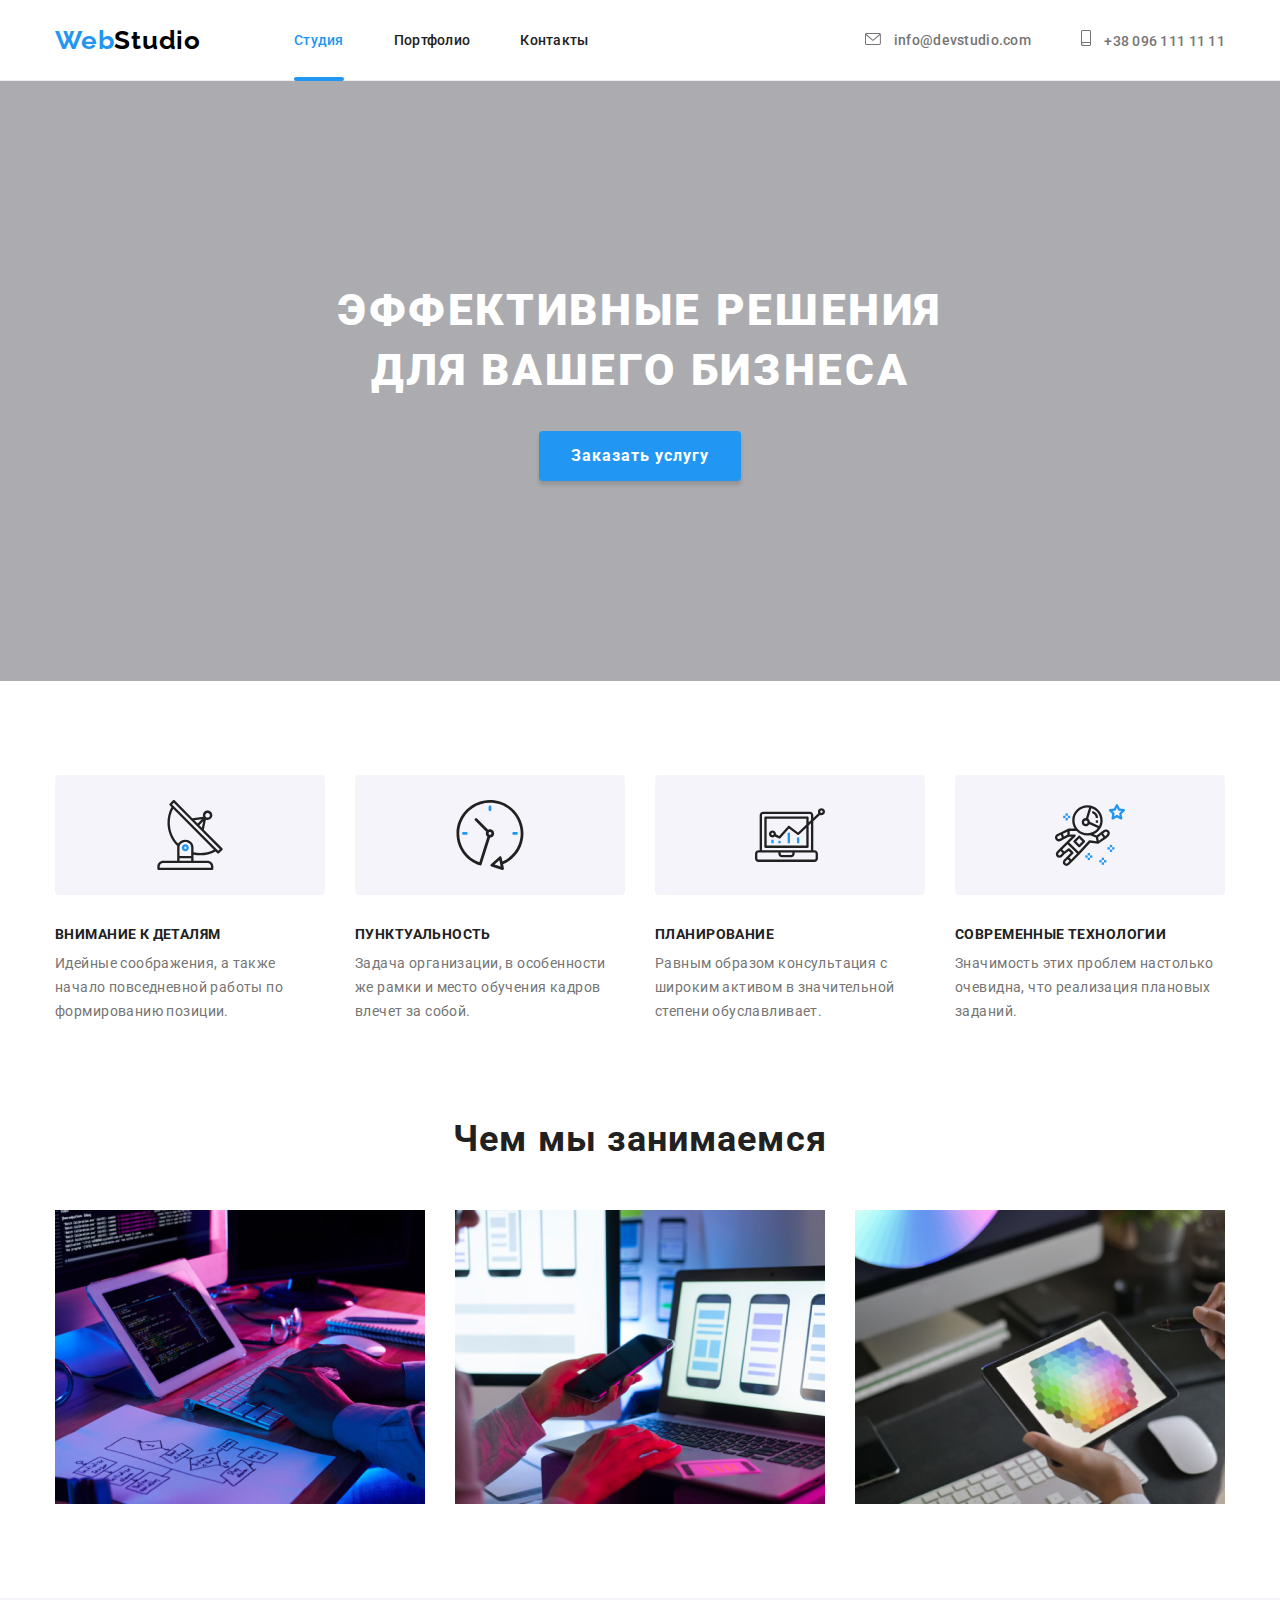
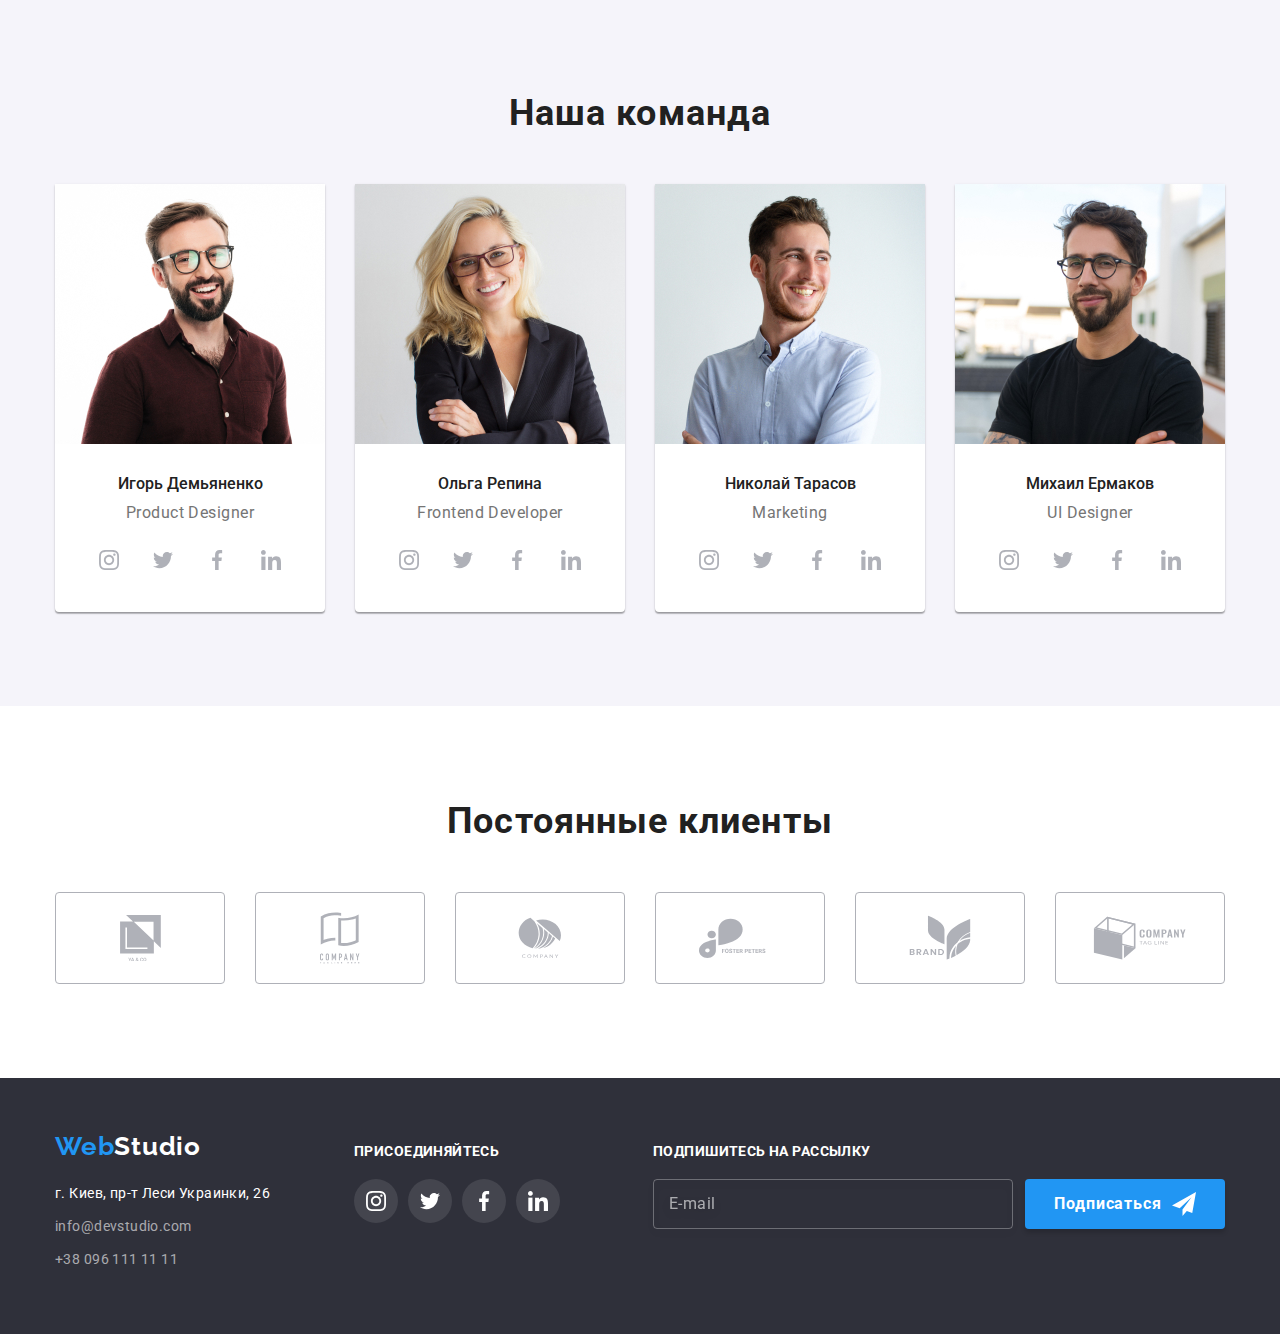
==== index.html @ 0828a644 "Clone hw 07" ====
<!DOCTYPE html>
<html lang="en">
  <head>
    <meta charset="UTF-8" />
    <meta http-equiv="X-UA-Compatible" content="IE=edge" />
    <meta name="viewport" content="width=device-width, initial-scale=1.0" />
    <title>WebStudio</title>
    <link rel="preconnect" href="https://fonts.gstatic.com" />
    <link
      href="https://fonts.googleapis.com/css2?family=Raleway:wght@700&family=Roboto:wght@400;500;700;900&display=swap"
      rel="stylesheet"
    />
    <link
      rel="stylesheet"
      href="https://cdnjs.cloudflare.com/ajax/libs/modern-normalize/1.0.0/modern-normalize.min.css"
    />
    <link rel="stylesheet" href="./css/style.css" />
  </head>

  <body>
    <header class="header">
      <div class="container">
        <div class="header-block">
          <nav class="nav-area">
            <a href="/" class="logo-web link">
              <span>Web</span><span class="logo-st">Studio</span>
            </a>
            <ul class="site-nav list">
              <li class="nav-item">
                <a href="./index.html" class="link current">Студия</a>
              </li>
              <li class="nav-item">
                <a href="./portfolio.html" class="link">Портфолио</a>
              </li>
              <li class="nav-item">
                <a href="#contacts" class="link">Контакты</a>
              </li>
            </ul>
          </nav>
          <ul class="mail-phone list">
            <li class="contacts-item">
              <a href="mailto:info@devstudio.com" class="link">
                <svg class="header-contact-icon" width="16" height="12">
                  <use href="./icons/sprite.svg#icon-envelope"></use>
                </svg>
                info@devstudio.com
              </a>
            </li>
            <li class="item">
              <a href="tel:+380961111111" class="link">
                <svg class="header-contact-icon" width="10" height="16">
                  <use href="./icons/sprite.svg#icon-smartphone"></use>
                </svg>
                +38 096 111 11 11
              </a>
            </li>
          </ul>
        </div>
      </div>
    </header>

    <main>
      <!-- main content-->
      <section class="hero">
        <div class="hero-background">
          <div class="container">
            <h1 class="order-txt link">Эффективные решения для вашего бизнеса</h1>
            <button class="button order-btn" type="button" data-modal-open>Заказать услугу</button>
          </div>
        </div>
      </section>

      <!--Details-->
      <section class="spc-work">
        <div class="container">
          <h2 class="hiding-heading">Особенности работы</h2>
          <ul class="description-list list">
            <li class="description-item">
              <div class="spc-work-icon-block">
                <svg class="icon" width="70" height="70">
                  <use href="./icons/sprite.svg#icon-antenna"></use>
                </svg>
              </div>
              <h3 class="head-spc-work">Внимание к деталям</h3>
              <p class="description-spc-work">
                Идейные соображения, а также начало повседневной работы по формированию позиции.
              </p>
            </li>
            <li class="description-item">
              <div class="spc-work-icon-block">
                <svg class="icon" width="70" height="70">
                  <use href="./icons/sprite.svg#icon-clock"></use>
                </svg>
              </div>
              <h3 class="head-spc-work">Пунктуальность</h3>
              <p class="description-spc-work">
                Задача организации, в особенности же рамки и место обучения кадров влечет за собой.
              </p>
            </li>
            <li class="description-item">
              <div class="spc-work-icon-block">
                <svg class="icon" width="70" height="70">
                  <use href="./icons/sprite.svg#icon-diagram"></use>
                </svg>
              </div>
              <h3 class="head-spc-work">Планирование</h3>
              <p class="description-spc-work">
                Равным образом консультация с широким активом в значительной степени обуславливает.
              </p>
            </li>
            <li class="description-item">
              <div class="spc-work-icon-block">
                <svg class="icon" width="70" height="70">
                  <use href="./icons/sprite.svg#icon-astronaut"></use>
                </svg>
              </div>
              <h3 class="head-spc-work">Современные технологии</h3>
              <p class="description-spc-work">
                Значимость этих проблем настолько очевидна, что реализация плановых заданий.
              </p>
            </li>
          </ul>
        </div>
      </section>

      <!-- SERVICE-->
      <section class="section service-section">
        <div class="container">
          <h2 class="service-title">Чем мы занимаемся</h2>
          <ul class="service-list list">
            <li class="service-item">
              <img src="./images/img-wd-1.jpg" alt="img-wd-1" width="370" />
            </li>
            <li class="service-item">
              <img src="./images/img-wd-2.jpg" alt="img-wd-2" width="370" />
            </li>
            <li class="service-item">
              <img src="./images/img-wd-3.jpg" alt="img-wd-3" width="370" />
            </li>
          </ul>
        </div>
      </section>
      <!-- SERVICE-->

      <section class="section team-section">
        <div class="container">
          <h2 class="team-title">Наша команда</h2>
          <ul class="list">
            <li class="team-item">
              <img src="./images/img-nk-1.jpg" alt="img-nk-1" width="270" />
              <div class="description-team">
                <h3 class="our-team">Игорь Демьяненко</h3>
                <p class="card-description team-position">Product Designer</p>
                <ul class="list team-soc-list">
                  <li class="team-soc-item">
                    <a class="team-soc-icon" href="">
                      <svg class="icon" width="20" height="20">
                        <use href="./icons/sprite.svg#icon-instagram"></use>
                      </svg>
                    </a>
                  </li>
                  <li class="team-soc-item">
                    <a class="team-soc-icon" href="">
                      <svg class="icon" width="20" height="20">
                        <use href="./icons/sprite.svg#icon-twitter"></use>
                      </svg>
                    </a>
                  </li>
                  <li class="team-soc-item">
                    <a class="team-soc-icon" href="">
                      <svg class="icon" width="20" height="20">
                        <use href="./icons/sprite.svg#icon-facebook"></use>
                      </svg>
                    </a>
                  </li>
                  <li class="team-soc-item">
                    <a class="team-soc-icon" href="">
                      <svg class="icon" width="20" height="20">
                        <use href="./icons/sprite.svg#icon-linkedin"></use>
                      </svg>
                    </a>
                  </li>
                </ul>
              </div>
            </li>
            <li class="team-item">
              <img src="./images/img-nk-2.jpg" alt="img-nk-2" width="270" />
              <div class="description-team">
                <h3 class="our-team">Ольга Репина</h3>
                <p class="card-description team-position">Frontend Developer</p>
                <ul class="list team-soc-list">
                  <li class="team-soc-item">
                    <a class="team-soc-icon" href="">
                      <svg class="icon" width="20" height="20">
                        <use href="./icons/sprite.svg#icon-instagram"></use>
                      </svg>
                    </a>
                  </li>
                  <li class="team-soc-item">
                    <a class="team-soc-icon" href="">
                      <svg class="icon" width="20" height="20">
                        <use href="./icons/sprite.svg#icon-twitter"></use>
                      </svg>
                    </a>
                  </li>
                  <li class="team-soc-item">
                    <a class="team-soc-icon" href="">
                      <svg class="icon" width="20" height="20">
                        <use href="./icons/sprite.svg#icon-facebook"></use>
                      </svg>
                    </a>
                  </li>
                  <li class="team-soc-item">
                    <a class="team-soc-icon" href="">
                      <svg class="icon" width="20" height="20">
                        <use href="./icons/sprite.svg#icon-linkedin"></use>
                      </svg>
                    </a>
                  </li>
                </ul>
              </div>
            </li>
            <li class="team-item">
              <img src="./images/img-nk-3.jpg" alt="img-nk-3" width="270" />
              <div class="description-team">
                <h3 class="our-team">Николай Тарасов</h3>
                <p class="card-description team-position">Marketing</p>
                <ul class="list team-soc-list">
                  <li class="team-soc-item">
                    <a class="team-soc-icon" href="">
                      <svg class="icon" width="20" height="20">
                        <use href="./icons/sprite.svg#icon-instagram"></use>
                      </svg>
                    </a>
                  </li>
                  <li class="team-soc-item">
                    <a class="team-soc-icon" href="">
                      <svg class="icon" width="20" height="20">
                        <use href="./icons/sprite.svg#icon-twitter"></use>
                      </svg>
                    </a>
                  </li>
                  <li class="team-soc-item">
                    <a class="team-soc-icon" href="">
                      <svg class="icon" width="20" height="20">
                        <use href="./icons/sprite.svg#icon-facebook"></use>
                      </svg>
                    </a>
                  </li>
                  <li class="team-soc-item">
                    <a class="team-soc-icon" href="">
                      <svg class="icon" width="20" height="20">
                        <use href="./icons/sprite.svg#icon-linkedin"></use>
                      </svg>
                    </a>
                  </li>
                </ul>
              </div>
            </li>
            <li class="team-item">
              <img src="./images/img-nk-4.jpg" alt="img-nk-4" width="270" />
              <div class="description-team">
                <h3 class="our-team">Михаил Ермаков</h3>
                <p class="card-description team-position">UI Designer</p>
                <ul class="list team-soc-list">
                  <li class="team-soc-item">
                    <a class="team-soc-icon" href="">
                      <svg class="icon" width="20" height="20">
                        <use href="./icons/sprite.svg#icon-instagram"></use>
                      </svg>
                    </a>
                  </li>
                  <li class="team-soc-item">
                    <a class="team-soc-icon" href="">
                      <svg class="icon" width="20" height="20">
                        <use href="./icons/sprite.svg#icon-twitter"></use>
                      </svg>
                    </a>
                  </li>
                  <li class="team-soc-item">
                    <a class="team-soc-icon" href="">
                      <svg class="icon" width="20" height="20">
                        <use href="./icons/sprite.svg#icon-facebook"></use>
                      </svg>
                    </a>
                  </li>
                  <li class="team-soc-item">
                    <a class="team-soc-icon" href="">
                      <svg class="icon" width="20" height="20">
                        <use href="./icons/sprite.svg#icon-linkedin"></use>
                      </svg>
                    </a>
                  </li>
                </ul>
              </div>
            </li>
          </ul>
        </div>
      </section>
    </main>

    <!--Customers-->
    <section class="section customer">
      <div class="container">
        <h2 class="service-title">Постоянные клиенты</h2>
        <ul class="list">
          <li class="customer-item">
            <a class="link customer-link-item" href="">
              <svg class="icons" width="41" height="46.7">
                <use href="./icons/sprite.svg#icon-yaco"></use>
              </svg>
            </a>
          </li>
          <li class="customer-item">
            <a class="link customer-link-item" href="">
              <svg class="icons" width="40" height="52">
                <use href="./icons/sprite.svg#icon-winco"></use>
              </svg>
            </a>
          </li>
          <li class="customer-item">
            <a class="link customer-link-item" href="">
              <svg class="icons" width="43.46" height="41.18">
                <use href="./icons/sprite.svg#icon-orangeco"></use>
              </svg>
            </a>
          </li>
          <li class="customer-item">
            <a class="link customer-link-item" href="">
              <svg class="icons" width="84.44" height="40.62">
                <use href="./icons/sprite.svg#icon-fosterco"></use>
              </svg>
            </a>
          </li>
          <li class="customer-item">
            <a class="link customer-link-item" href="">
              <svg class="icons" width="62.54" height="45.43">
                <use href="./icons/sprite.svg#icon-brandco"></use>
              </svg>
            </a>
          </li>
          <li class="customer-item">
            <a class="link customer-link-item" href="">
              <svg class="icons" width="93.79" height="43.93">
                <use href="./icons/sprite.svg#icon-cubeco"></use>
              </svg>
            </a>
          </li>
        </ul>
      </div>
    </section>

    <!--FOOTER-->
    <footer class="footer">
      <div class="container">
        <h2 class="hiding-heading">Свяжитесь с нами</h2>
        <div class="ftr-block">
          <div class="ftr-logo-adr">
            <a href="/" class="logo-web link">
              <span>Web</span><span class="ftr-logo-st">Studio</span>
            </a>
            <address class="ftr-adress">
              <ul class="list ftr-list">
                <li class="ftr-item">
                  <a href="https://goo.gl/maps/uUebUFh7nfzRT5ZEA" class="link" id="adr-link"
                    >г. Киев, пр-т Леси Украинки, 26</a
                  >
                </li>
                <li class="ftr-item">
                  <a href="mailto:info@devstudio.com" class="link">info@devstudio.com</a>
                </li>
                <li class="ftr-item">
                  <a href="tel:+380961111111" class="link">+38 096 111 11 11</a>
                </li>
              </ul>
            </address>
          </div>
          <div class="social-network">
            <h3 class="footer-connect">Присоединяйтесь</h3>
            <ul class="list footer-soc-list">
              <li class="footer-soc-item">
                <a class="footer-soc-icon" href="">
                  <svg class="icon" width="20" height="20">
                    <use href="./icons/sprite.svg#icon-instagram"></use>
                  </svg>
                </a>
              </li>
              <li class="footer-soc-item">
                <a class="footer-soc-icon" href="">
                  <svg class="icon" width="20" height="20">
                    <use href="./icons/sprite.svg#icon-twitter"></use>
                  </svg>
                </a>
              </li>
              <li class="footer-soc-item">
                <a class="footer-soc-icon" href="">
                  <svg class="icon" width="20" height="20">
                    <use href="./icons/sprite.svg#icon-facebook"></use>
                  </svg>
                </a>
              </li>
              <li class="footer-soc-item">
                <a class="footer-soc-icon" href="">
                  <svg class="icon" width="20" height="20">
                    <use href="./icons/sprite.svg#icon-linkedin"></use>
                  </svg>
                </a>
              </li>
            </ul>
          </div>
          <div class="subscribe">
            <form>
              <label class="footer-connect" for="subscribe-email-input"
                >Подпишитесь на рассылку</label
              >
              <span class="subscribe-form-interaction">
                <input
                  class="subscribe-input"
                  type="email"
                  name="subscribe-user-email"
                  placeholder="E-mail"
                  required
                  id="subscribe-email-input"
                />
                <button type="submit" class="button subscribe-button" aria-label="Подписаться">
                  <span class="subscribe-button-title"> Подписаться </span>

                  <svg class="icon" width="24" height="24">
                    <use href="./icons/sprite.svg#icon-send"></use>
                  </svg>
                </button>
              </span>
            </form>
          </div>
        </div>
      </div>
    </footer>

    <!--Modal window-->

    <div class="backdrop is-hidden" data-modal>
      <div class="modal">
        <button type="button" class="button modal-close" aria-label="Закрыть" data-modal-close>
          <svg class="icon" width="11" height="11">
            <use href="./icons/sprite.svg#icon-close"></use>
          </svg>
        </button>
        <form class="modal-form" autocomplete="off">
          <p class="form-title">Оставьте свои данные, мы вам перезвоним</p>
          <label class="form-field">
            <span class="input-title">Имя</span>
            <span class="form-input-box">
              <input class="form-input" type="text" name="user-name" />
              <svg class="icon" width="18" height="18">
                <use href="./icons/sprite.svg#icon-modal-name"></use>
              </svg>
            </span>
          </label>
          <label class="form-field">
            <span class="input-title">Телефон*</span>
            <span class="form-input-box">
              <input
                class="form-input"
                type="tel"
                name="user-tel"
                required
                placeholder=" "
                minlength="10"
                pattern="[0-9+-]{10,}"
              />
              <svg class="icon" width="18" height="18">
                <use href="./icons/sprite.svg#icon-modal-phone"></use>
              </svg>
            </span>
          </label>
          <label class="form-field">
            <span class="input-title">Почта</span>
            <span class="form-input-box">
              <input class="form-input" type="email" name="user-email" autocomplete="on" />
              <svg class="icon" width="18" height="18">
                <use href="./icons/sprite.svg#icon-modal-mail"></use>
              </svg>
            </span>
          </label>
          <label class="form-field textarea">
            <span class="input-title">Комментарий</span>
            <textarea
              class="textarea-input"
              placeholder="Введите текст"
              name="user-comment"
            ></textarea>
          </label>
          <label class="form-field agreements-checkbox">
            <input
              class="form-checkbox hiding-heading"
              type="checkbox"
              name="user-agreement"
              required
            />

            <svg class="icon checkbox-pointer" width="11" height="8">
              <use href="./icons/sprite.svg#icon-modal-check"></use>
            </svg>

            <span class="checkbox-title"
              >Соглашаюсь с рассылкой и принимаю
              <a href="#" class="agreements">Условия договора</a></span
            >
          </label>

          <button type="submit" class="button modal-form-submit" aria-label="Отправить">
            Отправить
          </button>
        </form>
      </div>
    </div>

    <script src="./js/modal.js"></script>

    <!--Modal window-->
  </body>
</html>
---- css/style.css ----
:root {
  --brand-blue-color: #2196f3;
  --brand-blue-color-overlay: rgba(33, 150, 243, 0.9);
  --black: #000000;
  --common-color: #212121;
  --grey: #757575;
  --white: #ffffff;
  --background-black: #2f303a;
  --background-grey: #f5f4fa;
  --card-border-grey: #eeeeee;
  --header-underline: #ececec;
  --order-btn: #188ce8;
  --icon-body-grey: #afb1b8;
  --hero-background-grey: #c4c4c4;
  --subscribe-input-border: rgba(255, 255, 255, 0.3);
  --timing-function: cubic-bezier(0.4, 0, 0.2, 1);
  --modal-background: rgba(0, 0, 0, 0.2);
  --modal-close-button-border: rgba(0, 0, 0, 0.1);
  --modal-form-input-border: rgba(33, 33, 33, 0.2);
  --modal-form-placeholder-color: rgba(117, 117, 117, 0.5);
  --modal-box-shadow: 0px 1px 3px rgba(0, 0, 0, 0.12), 0px 1px 1px rgba(0, 0, 0, 0.14),
    0px 2px 1px rgba(0, 0, 0, 0.2);
  --hero-overlay: rgba(47, 48, 58, 0.4);
  --footer-contacts: rgba(255, 255, 255, 0.6);
  --footer-soc-icon: rgba(255, 255, 255, 0.1);
  --footer-logo-shadow: 0px 4px 4px rgba(0, 0, 0, 0.25);
  --hero-button-shadow: 0px 4px 4px rgba(0, 0, 0, 0.15);
  --project-cards-shadow: 0px 1px 1px rgba(0, 0, 0, 0.12), 0px 4px 4px rgba(0, 0, 0, 0.06),
    1px 4px 6px rgba(0, 0, 0, 0.16);
  --project-button-shadow: 0px 3px 1px rgba(0, 0, 0, 0.1), 0px 1px 2px rgba(0, 0, 0, 0.08),
    0px 2px 2px rgba(0, 0, 0, 0.12);
  --team-item-shadow: 0px 1px 3px rgba(0, 0, 0, 0.12), 0px 1px 1px rgba(0, 0, 0, 0.14),
    0px 2px 1px rgba(0, 0, 0, 0.2);
  --timing-function: cubic-bezier(0.4, 0, 0.2, 1);
}

img {
  display: block;
}
svg {
  padding: 0;
  border: none;
}
/* ------Hide Headers------ */

.hiding-heading {
  position: absolute;
  width: 1px;
  height: 1px;
  margin: -1px;
  border: 0;
  padding: 0;

  white-space: nowrap;
  clip-path: inset(100%);
  clip: rect(0 0 0 0);
  overflow: hidden;
}
/* ------End Hide Headers------ */

body {
  font-family: 'Roboto', 'Open Sans', 'Helvetica Neue', sans-serif;
  color: var(--common-color);
  background-color: var(--white);
  margin: 0;
}

.list {
  list-style: none;
  margin: 0;
  padding-left: 0;
}

.link {
  text-decoration: none;
}

.container {
  max-width: 1200px;
  padding-left: 15px;
  padding-right: 15px;
  margin: 0 auto;
  box-sizing: border-box;
}

/* ------Header Section------ */
.header {
  border-bottom: 1px solid var(--header-underline);
}
.header-block {
  display: flex;
  align-items: center;
}

.nav-area {
  display: flex;
  align-items: center;
}
/* Logo Headder-Fotter */

.logo-web {
  color: var(--brand-blue-color);
  font-family: Raleway;
  font-weight: 700;
  font-size: 26px;
  line-height: 1.192;
  letter-spacing: 0.03em;
}

.logo-st {
  color: var(--black);
}

.ftr-logo-st {
  color: var(--white);
}
.logo-web.link {
  margin-right: 93px;
}

.logo-web.link:hover,
.logo-web.link:focus {
  opacity: 0.7;
}

.logo-web.shadow {
  text-shadow: var(--footer-logo-shadow);
  margin-top: 0;
  margin-bottom: 20px;
}

/* Main content and Header fonts */

.site-nav .link,
.mail-phone .link {
  font-family: inherit;
  font-weight: 500;
  font-size: 14px;
  line-height: 1.143;
  letter-spacing: 0.02em;
  padding-top: 32px;
  padding-bottom: 32px;
  transition: color 250ms var(--timing-function);
}

.site-nav .link::after,
.site-nav .link.current::after {
  content: '';
  display: block;
  width: 100%;
  background-color: var(--brand-blue-color);
  height: 4px;
  border-radius: 2px;
  position: absolute;
  bottom: -1px;
  transform: scalex(0%);
  transition: transform 250ms var(--timing-function);
}
.site-nav .link.current::after {
  transform: scaleX(100%);
}
.site-nav .link:hover::after,
.site-nav .link:focus::after {
  transform: scalex(100%);
}
/* site navigation*/

.site-nav .link {
  color: var(--common-color);
  position: relative;
  display: inline-block;
  transition: color 250ms var();
}

.site-nav .link.current {
  color: var(--brand-blue-color);
}

.site-nav .link:hover,
.site-nav .link:focus {
  color: var(--brand-blue-color);
}
.nav-item:not(:last-child) {
  margin-right: 50px;
}

/* Header Contacts */
.mail-phone {
  display: flex;
  align-items: center;
  margin-left: auto;
}
.contacts-item:not(:last-child) {
  margin-right: 50px;
}

.mail-phone .link {
  color: var(--grey);
}

.mail-phone .link:hover,
.mail-phone .link:focus {
  color: var(--brand-blue-color);
}

.header-contact-icon {
  margin-right: 10px;
  fill: currentColor;
}
/* ------End Header Section------ */

/* -----Main Container------ */
.site-nav {
  display: flex;
  align-items: center;
}

/* Hero */

.order-txt {
  font-weight: 900;
  font-size: 44px;
  line-height: 1.3636;
  text-align: center;
  letter-spacing: 0.06em;
  text-transform: uppercase;
  color: var(--white);
  margin: 0 auto 30px;
  max-width: 696px;
}

.hero-background {
  background-image: linear-gradient(var(--hero-overlay), var(--hero-overlay)),
    url(../img/backgroud.jpg);
  padding-top: 200px;
  padding-bottom: 200px;
  background-size: cover;
  background-position: center;
  background-repeat: no-repeat;
}
/*Hero end*/

/*Details*/
.spc-work {
  padding-top: 94px;
  padding-bottom: 0;
}

.description-list {
  display: flex;
}
.description-item:not(:last-child) {
  margin-right: 30px;
}

.description-item {
  max-width: 270px;
}

.head-spc-work,
.footer-connect {
  font-weight: 700;
  font-size: 14px;
  line-height: 1.143;
  text-transform: uppercase;
  letter-spacing: 0.03em;
  display: inline-block;
  margin-bottom: 10px;
  margin-top: 0;
}

.description-spc-work,
.modal-form .checkbox-title {
  font-size: 14px;
  line-height: 1.714;
  letter-spacing: 0.03em;
  color: var(--grey);
  margin-top: 0;
  margin-bottom: 0;
}
.spc-work-icon-block {
  display: flex;
  margin-bottom: 30px;
  height: 120px;
  background-color: var(--background-grey);
  border-radius: 4px;
}

.spc-work-icon-block > .icon {
  margin: auto;
}

/* Details end*/

/* Sections Service */
.section {
  padding-top: 94px;
  padding-bottom: 94px;
}
.service-section .list {
  display: flex;
  align-items: start;
}
.service-item:not(:last-child) {
  margin-right: 30px;
}
/* Team Section */

.team-section {
  background-color: var(--background-grey);
}

/*.team-title {
  margin-top: 0;
  margin-bottom: 50px;
}*/

.team-section .list {
  display: flex;
  align-items: flex-start;
  justify-content: center;
}

.team-item {
  max-width: 270px;
  background-color: var(--white);
  box-shadow: var(--team-item-shadow);
  border-bottom-right-radius: 4px;
  border-bottom-left-radius: 4px;
}

.team-item:not(:last-child) {
  margin-right: 30px;
}
.description-team {
  padding-top: 30px;
  padding-bottom: 30px;
}
.team-soc-item:not(:last-child) {
  margin-right: 10px;
}
/* Sections Service */

.service-section .service-title,
.team-section .team-title,
.customer .service-title {
  font-weight: 700;
  font-size: 36px;
  line-height: 1.167;
  text-align: center;
  letter-spacing: 0.03em;
  margin-top: 0;
  margin-bottom: 50px;
}

/* Sections h3 */

.our-team {
  font-weight: 500;
  font-size: 16px;
  line-height: 1.188;
  text-align: center;
  margin-top: 0;
  margin-bottom: 10px;
}

.portfolio-link.link {
  color: inherit;
}

.project-name {
  font-weight: 700;
  font-size: 18px;
  line-height: 2;
  letter-spacing: 0.06em;
  margin-top: 0;
  margin-bottom: 4px;
}

/* Card Descriptions */

.card-description {
  font-size: 16px;
  letter-spacing: 0.03em;
  color: var(--grey);
  margin: 0;
}

.team-position {
  line-height: 1.188;
  text-align: center;
  margin-bottom: 16px;
}

.project-type {
  line-height: 1.875;
}

.team-soc-item:not(:last-child) {
  margin-right: 10px;
}

.team-soc-icon,
.footer-soc-icon {
  display: flex;
  width: 44px;
  height: 44px;
  border-radius: 50%;
  transition: background-color 250ms var(--timing-function), fill 250ms var(--timing-function);
}

.team-soc-icon {
  background-color: transparent;
  fill: var(--icon-body-grey);
}

.team-soc-icon:hover,
.team-soc-icon:focus,
.footer-soc-icon:hover,
.footer-soc-icon:focus {
  background-color: var(--brand-blue-color);
  fill: var(--white);
}

.team-soc-icon > .icon,
.footer-soc-icon > .icon {
  margin: auto;
}
.team-soc-icon:not(:last-child),
.footer-soc-item:not(:last-child) {
  margin-right: 10px;
}
/* Portfolio Card Effects */

.portfolio-link {
  display: block;
}

.portfolio-link:hover,
.portfolio-link:focus {
  box-shadow: var(--project-cards-shadow);
}

/* Buttons */

.button {
  font-size: 16px;
  text-align: center;
  font-family: inherit;
  border: none;
  border-radius: 4px;
  cursor: pointer;
}
.button.order-btn,
.button.modal-form-submit,
.button.subscribe-button {
  font-weight: 700;
  line-height: 1.875;
  letter-spacing: 0.06em;
  color: var(--white);
  background-color: var(--brand-blue-color);
  box-shadow: var(--hero-button-shadow);
  display: block;
  margin: 0 auto;
  padding: 10px 32px;
  min-width: 200px;
  transition: background-color 250ms var(--timing-function);
}
.button.order-btn:hover,
.button.order-btn:focus,
.button.subscribe-button:hover,
.button.subscribe-button:focus {
  background-color: var(--order-btn);
  color: var(--white);
}
.sub-mailing-submit {
  margin: 0 auto;
  padding-left: 12px;
  padding-top: 48px;
}
.sub-mailing-submit-btn:hover,
.sub-mailing-submit-btn:focus {
  background-color: var(--order-btn);
  color: var(--white);
}

.button.filter-button {
  font-weight: 500;
  line-height: 1.625;
  letter-spacing: 0.03em;
  color: var(--common-color);
  background-color: var(--background-grey);
  padding: 6px 26px;
  transition: background-color 250ms var(--timing-function), color 250ms var(--timing-function),
    box-shadow 250ms var(--timing-function);
}

.button.filter-button:hover,
.button.filter-button:focus {
  color: var(--white);
  background-color: var(--brand-blue-color);
  box-shadow: var(--project-button-shadow);
}

.filter-button-list {
  display: flex;
  align-items: center;
  justify-content: center;
  margin-bottom: 50px;
}

.project-button-item:not(:last-child) {
  margin-right: 8px;
}
.filter-btn-item:not(:last-child) {
  margin-right: 8px;
}

/* -----End Main Container------ */

/*-----Customer section-----*/
.customer .list {
  display: flex;
}
.customer-item:not(:last-child) {
  margin-right: 30px;
}
.customer-link-item {
  display: flex;
  height: 92px;
  width: 170px;
  border: 1px solid var(--icon-body-grey);
  border-radius: 4px;
  fill: var(--icon-body-grey);
  transition: border-color 250ms var(--timing-function), fill 250ms var(--timing-function);
}
.customer-link-item:hover,
.customer-link-item:focus {
  border-color: var(--brand-blue-color);
  fill: var(--brand-blue-color);
}
.customer-link-item > .icons {
  margin: auto;
}

/*----- END Customer section -----*/

/* ------Footer Section------ */
.footer {
  background-color: var(--background-black);
  padding-top: 53px;
  padding-bottom: 53px;
}
.ftr-block {
  display: flex;
}

.ftr-adress,
.ftr-adress .link {
  font-style: normal;
  font-size: 14px;
  line-height: 1.714;
  letter-spacing: 0.03em;
  margin-top: 20px;
}
.ftr-list .ftr-item {
  margin-bottom: 9px;
}
.ftr-logo-adr,
.social-network,
.subscribe {
  display: flex;
  flex-direction: column;
  flex-basis: 100%;
}

.ftr-logo-adr,
.social-network {
  width: 270px;
  margin-right: 30px;
}

a#adr-link {
  color: var(--white);
}

.ftr-adress .link {
  font-family: inherit;
  color: var(--footer-contacts);
}

.ftr-adress .link:hover,
.ftr-adress .link:focus {
  color: var(--white);
}
.footer-soc-list {
  display: flex;
  align-items: flex-start;
}

.footer-soc-icon {
  background-color: var(--footer-soc-icon);
  fill: var(--white);
}

.footer-connect {
  display: block;
  padding-top: 12px;
  margin-bottom: 20px;
  color: var(--white);
}

.subscribe-form-interaction {
  display: flex;
  width: 100%;
}

.subscribe-input {
  width: 360px;
  margin-right: 12px;
  padding: 15px;
  color: var(--white);
  background-color: transparent;
  border-radius: 4px;
  border: 1px solid var(--subscribe-input-border);
  filter: drop-shadow(var(--hero-button-shadow));
  cursor: pointer;
  transition: border-color 250ms var(--timing-function);
}

.subscribe-input::placeholder {
  color: var(--footer-contacts);
  font-size: 16px;
  line-height: 1.25;
  letter-spacing: 0.03em;
}

.subscribe-input:hover,
.subscribe-input:focus {
  border-color: var(--icon-body-grey);
}

.button.subscribe-button {
  display: flex;
  align-items: center;
  justify-content: center;
  padding: 10px;
}

.subscribe-button-title {
  margin-right: 10px;
}

.button.subscribe-button > .icon {
  fill: currentColor;
}

/*PORTFOLIO Project-cars*/
.project-card-list {
  display: flex;
  flex-wrap: wrap;
  align-items: flex-start;
}

.project-card-item:not(:nth-child(3n)) {
  margin-right: 30px;
}

.project-card-item:not(:nth-last-child(-n + 3)) {
  margin-bottom: 30px;
}

.project-card-description {
  padding: 19px 23px;
  border: 1px solid var(--card-border-grey);
}

.project-image-box {
  position: relative;
  overflow: hidden;
}
.project-overlay {
  position: absolute;
  top: 0;
  left: 0;
  display: flex;
  align-items: center;
  width: 100%;
  height: 100%;
  padding: 24px;
  background-color: var(--brand-blue-color-overlay);
  transform: translatey(100%);
  transition: transform 250ms var(--timing-function);
}

.portfolio-link:hover .project-overlay,
.portfolio-link:focus .project-overlay {
  transform: translatey(0);
}

.project-overlay-description {
  font-size: 18px;
  line-height: 1.555;
  letter-spacing: 0.03em;
  color: var(--white);
  overflow: auto;
  height: auto;
  max-height: 100%;
  margin: 0;
}
/*PORTFOLIO END*/

/* Modal window*/
.backdrop {
  position: fixed;
  top: 0;
  left: 0;
  z-index: 200;
  width: 100%;
  height: 100%;
  background-color: var(--modal-background);
  opacity: 1;
  transition: opacity 250ms var(--timing-function), visibility 250ms var(--timing-function);
}

.backdrop.is-hidden {
  visibility: hidden;
  opacity: 0;
  pointer-events: none;
}

.modal {
  position: absolute;
  top: 50%;
  left: 50%;
  transform: translate(-50%, -50%) scale(1);
  height: 581px;
  min-width: 528px;
  width: auto;
  padding: 40px;
  background-color: var(--white);
  border-radius: 4px;
  box-shadow: var(--modal-box-shadow);
  transition: transform 250ms var(--timing-function);
}

.backdrop.is-hidden .modal {
  transform: translate(-50%, -50%) scale(0.9);
}

.modal-form {
  position: relative;
  height: 100%;
}

.modal-form .form-title {
  margin-top: 0;
  margin-bottom: 12px;
  font-weight: bold;
  font-size: 20px;
  line-height: 1.15;
  text-align: center;
  letter-spacing: 0.03em;
  color: var(--common-color);
}

.modal-form .form-field {
  display: block;
  margin-bottom: 10px;
  font-size: 12px;
  line-height: 1.1667;
  letter-spacing: 0.01em;
  color: var(--grey);
}

.modal-form .input-title {
  display: block;
  margin-bottom: 4px;
}

.modal-form .form-input-box {
  display: block;
  position: relative;
}

.form-input-box .icon {
  position: absolute;
  top: 50%;
  left: 21px;
  transform: translate(-50%, -50%);
  color: inherit;
  transition: fill 250ms var(--timing-function);
}

.modal-form .form-input,
.modal-form .textarea-input {
  display: block;
  width: 100%;
  padding: 12px 16px;
  color: var(--common-color);
  border: 1px solid var(--modal-form-input-border);
  border-radius: 4px;
  outline: none;
  transition: border-color 250ms var(--timing-function);
}

.modal-form .form-input {
  height: 40px;
  padding-left: 42px;
}

.modal-form .textarea {
  margin-bottom: 20px;
}

.modal-form .textarea-input {
  height: 120px;
  resize: none;
  min-width: 100%;
}

.modal-form .form-input:hover,
.modal-form .form-input:focus,
.modal-form .textarea-input:hover,
.modal-form .textarea-input:focus {
  border-color: var(--brand-blue-color);
}

.form-input:hover + .icon,
.form-input:focus + .icon {
  fill: var(--brand-blue-color);
}

.modal-form .form-input:required:focus:not(:placeholder-shown):valid {
  border-color: var(--valid-form-input);
}

.modal-form .form-input:required:focus:not(:placeholder-shown):invalid {
  border-color: var(--invalid-form-input);
}

.modal-form .textarea-input::placeholder {
  color: var(--modal-form-placeholder-color);
}

.modal-form .agreements {
  color: var(--brand-blue-color);
  opacity: 1;
  transition: opacity 250ms var(--timing-function);
}

.modal-form .agreements:hover,
.modal-form .agreements:focus {
  opacity: 0.7;
}

.modal-form-submit {
  position: absolute;
  bottom: 0;
  left: 50%;
  transform: translateX(-50%);
}

.modal-form-submit:hover,
.modal-form-submit:focus {
  background-color: var(--order-btn);
  color: var(--white);
}
.form-field.agreements-checkbox {
  display: flex;
  align-items: center;
  justify-content: start;
  cursor: pointer;
}

.checkbox-pointer {
  display: flex;
  align-items: center;
  justify-content: center;
  width: 16px;
  height: 15px;
  margin-right: 8px;
  background-color: var(--white);
  border: 2px solid var(--common-color);
  box-sizing: border-box;
  border-radius: 2px;
  fill: var(--white);

  transition: background-color 250ms var(--timing-function),
    border-color 250ms var(--timing-function);
}

.checkbox-pointer:hover,
.form-checkbox:focus + .checkbox-pointer {
  border-color: var(--brand-blue-color);
}

.form-checkbox:checked + .checkbox-pointer {
  background-color: var(--brand-blue-color);
  border-color: var(--brand-blue-color);
}
/* Button close*/
.button.modal-close {
  position: absolute;
  top: 8px;
  right: 8px;
  display: flex;
  align-items: center;
  justify-content: center;
  width: 30px;
  height: 30px;
  padding: 3px;
  fill: var(--black);
  background-color: var(--white);
  border-radius: 50%;
  border: 1px solid var(--modal-close-button-border);
  transition: fill 250ms var(--timing-function);
}

.button.modal-close:hover,
.button.modal-close:focus {
  fill: var(--brand-blue-color);
}

.button.modal-form-submit {
  margin-top: 30px;
}

.contact-input {
  display: block;
  margin: 0 auto;
  width: 100%;
  margin-bottom: 40px;
}
/* END Modal window*/
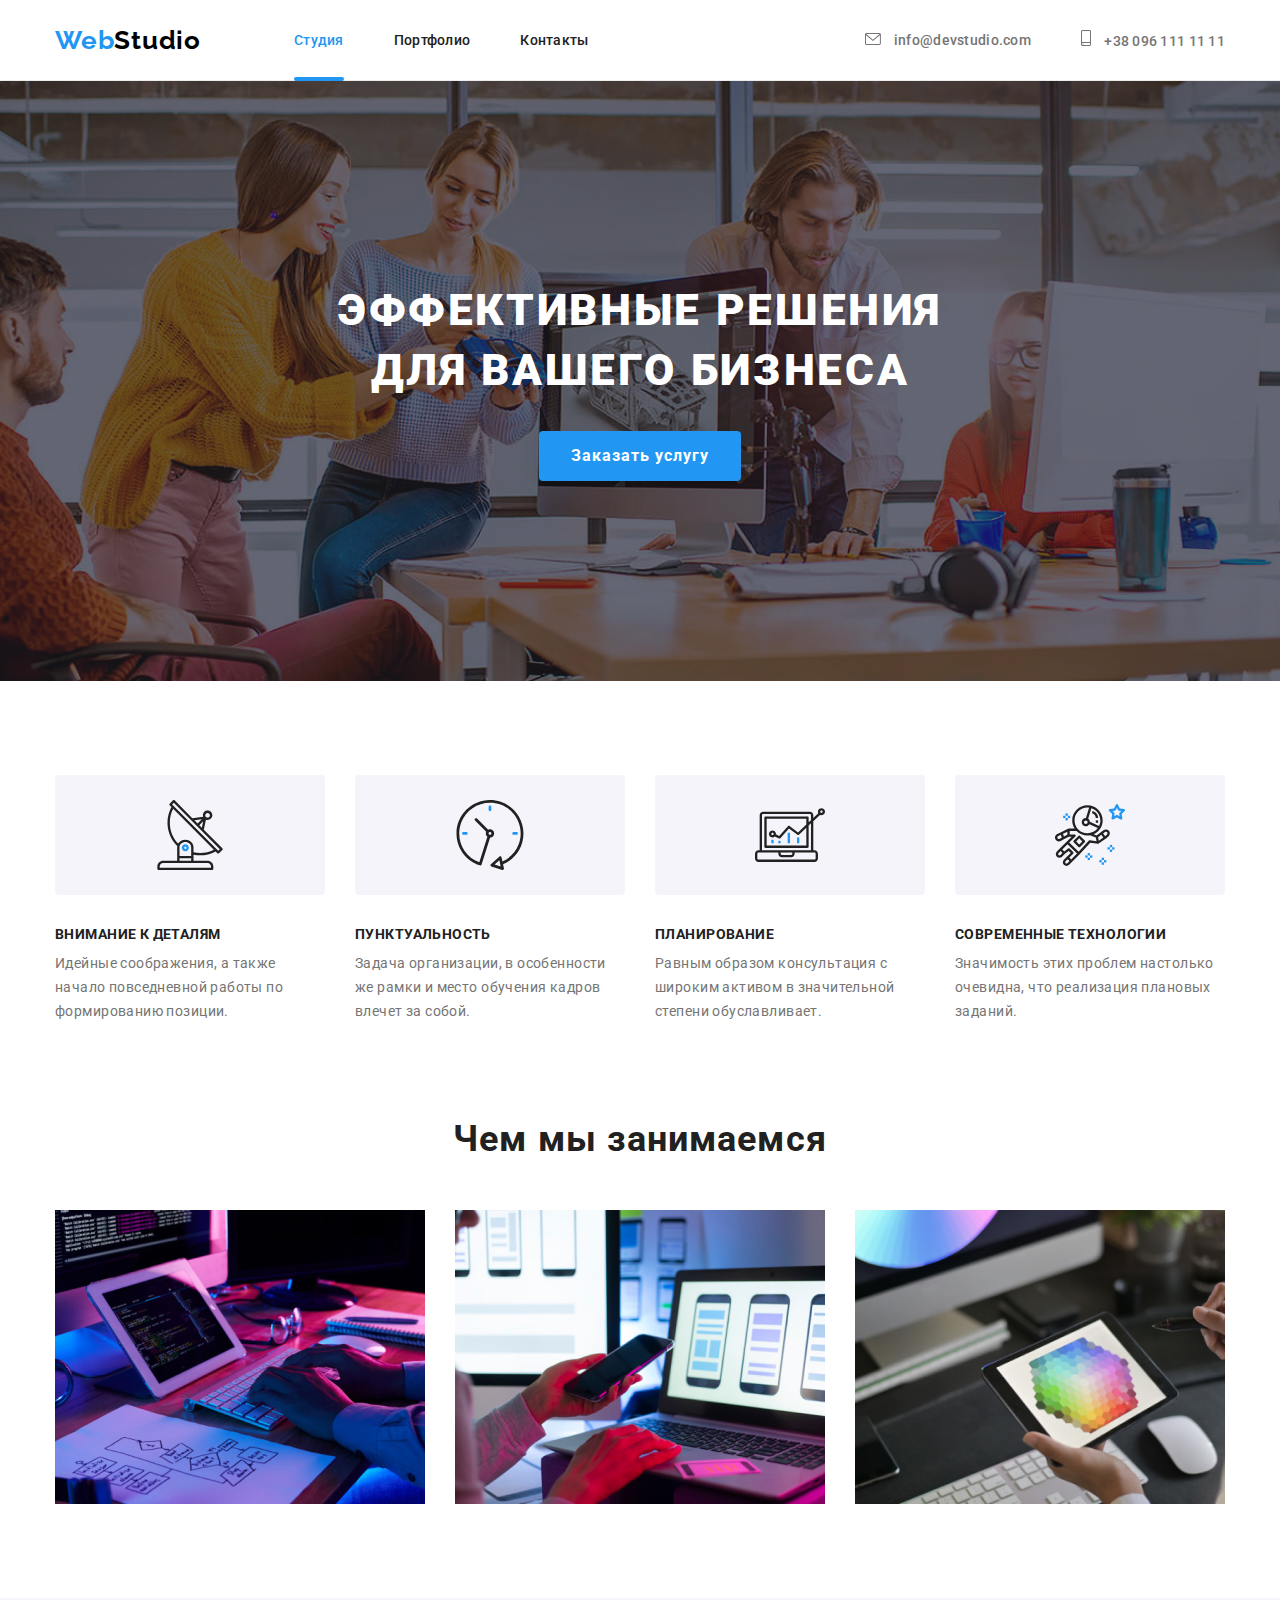
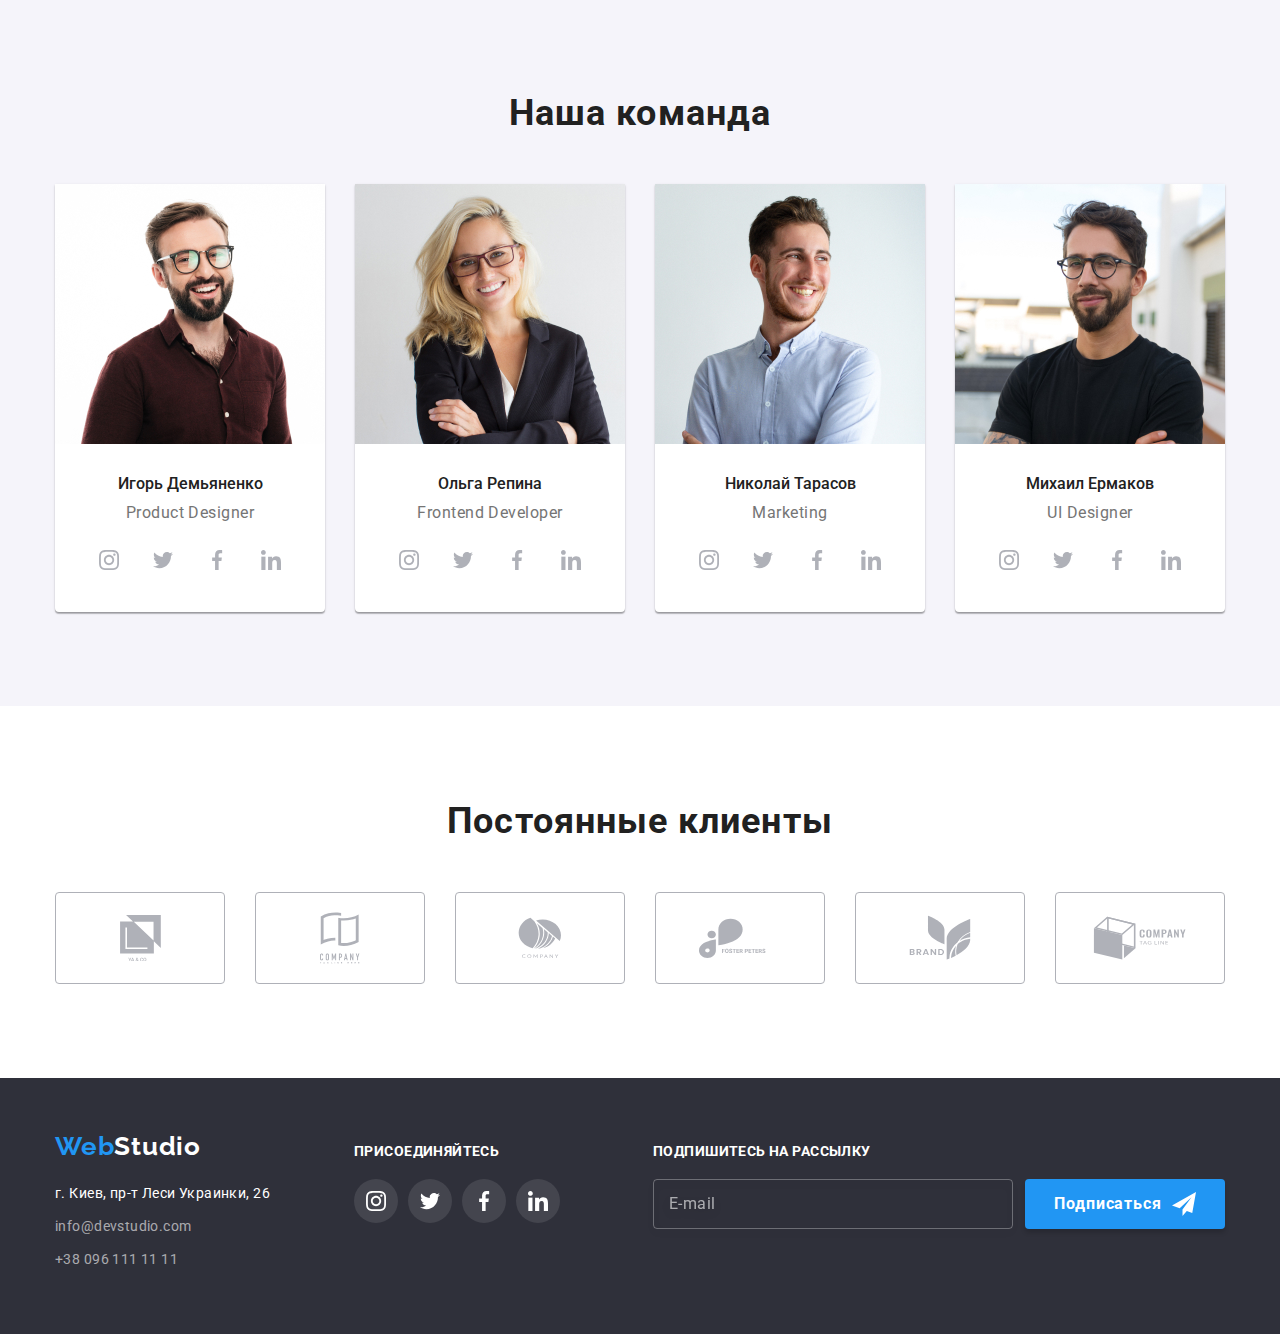
==== commit bd4bcb84: "FLoC Disabled" ====
--- a/index.html
+++ b/index.html
@@ -4,6 +4,7 @@
     <meta charset="UTF-8" />
     <meta http-equiv="X-UA-Compatible" content="IE=edge" />
     <meta name="viewport" content="width=device-width, initial-scale=1.0" />
+    <meta http-equiv="Permissions-Policy" content="interest-cohort=()" />
     <title>WebStudio</title>
     <link rel="preconnect" href="https://fonts.gstatic.com" />
     <link
--- a/css/style.css
+++ b/css/style.css
@@ -231,7 +231,7 @@
 
 .hero-background {
   background-image: linear-gradient(var(--hero-overlay), var(--hero-overlay)),
-    url(../img/backgroud.jpg);
+    url(../images/backgroud.jpg);
   padding-top: 200px;
   padding-bottom: 200px;
   background-size: cover;
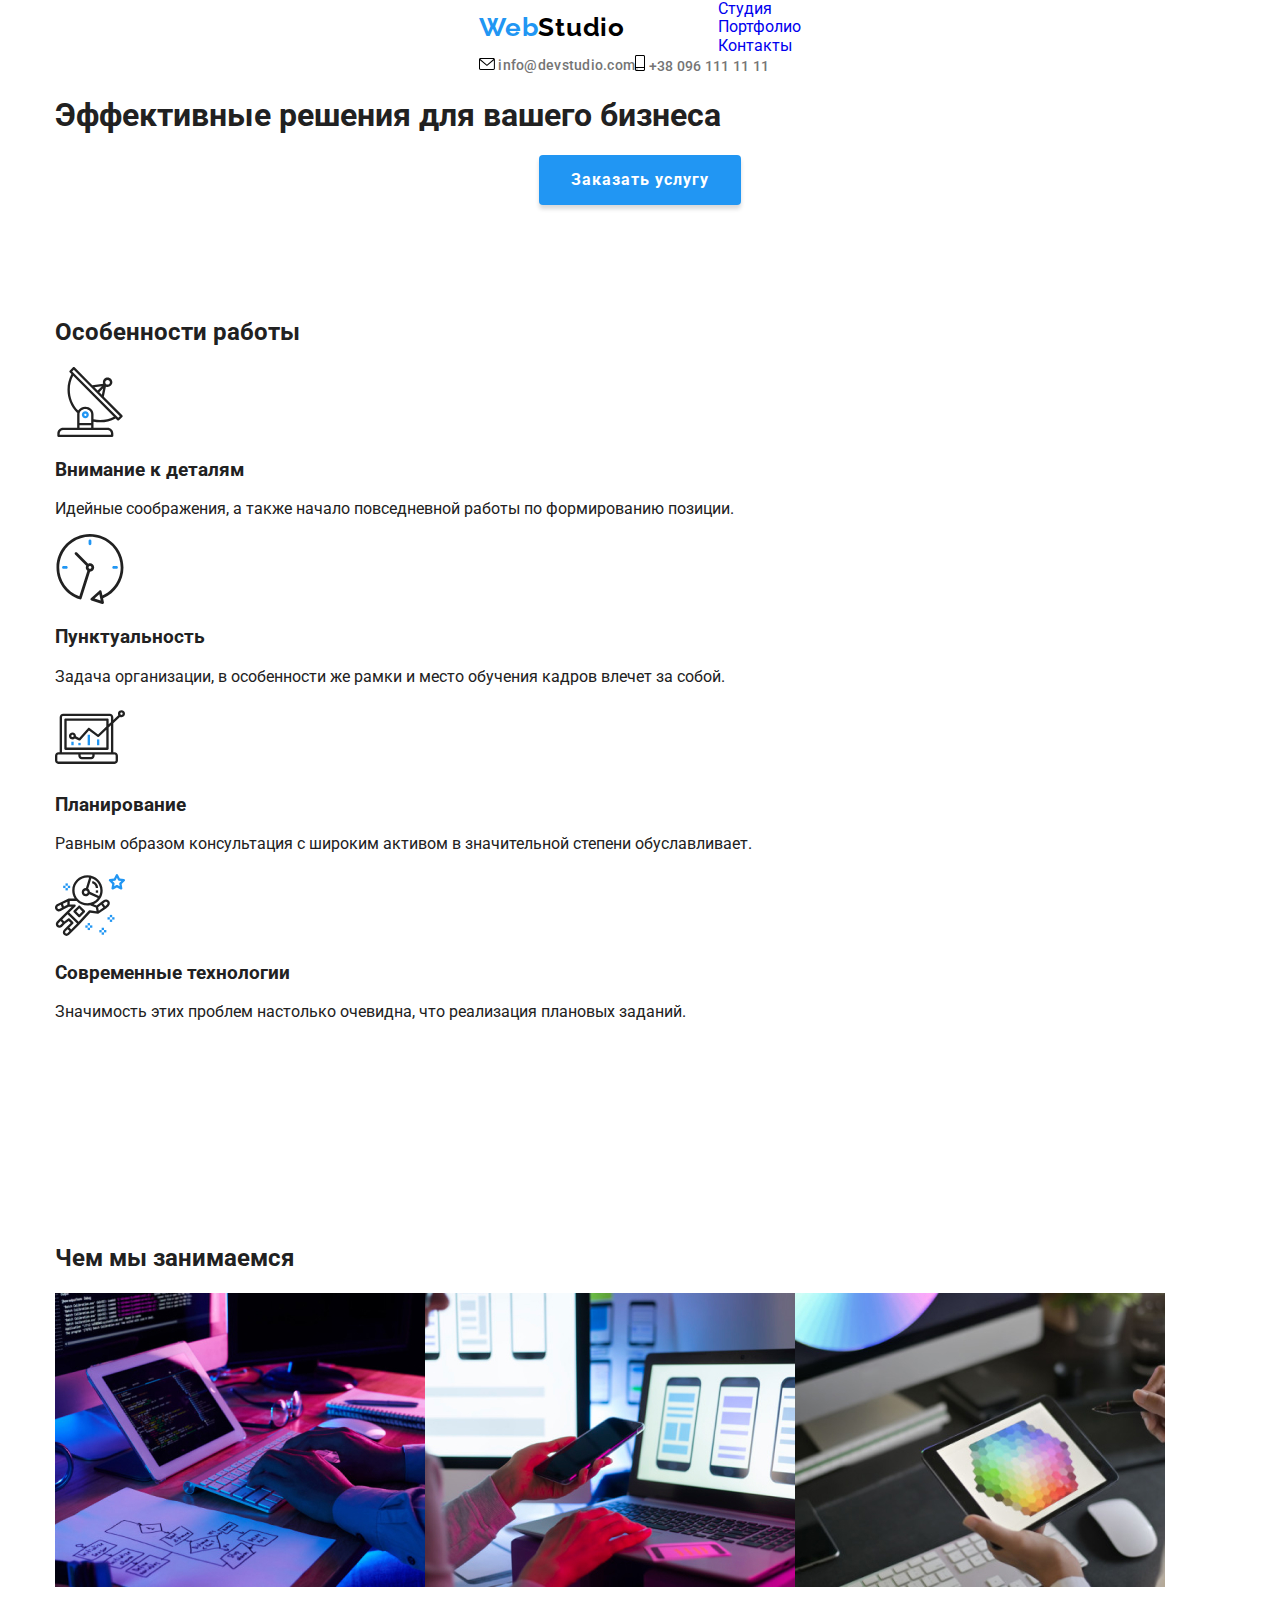
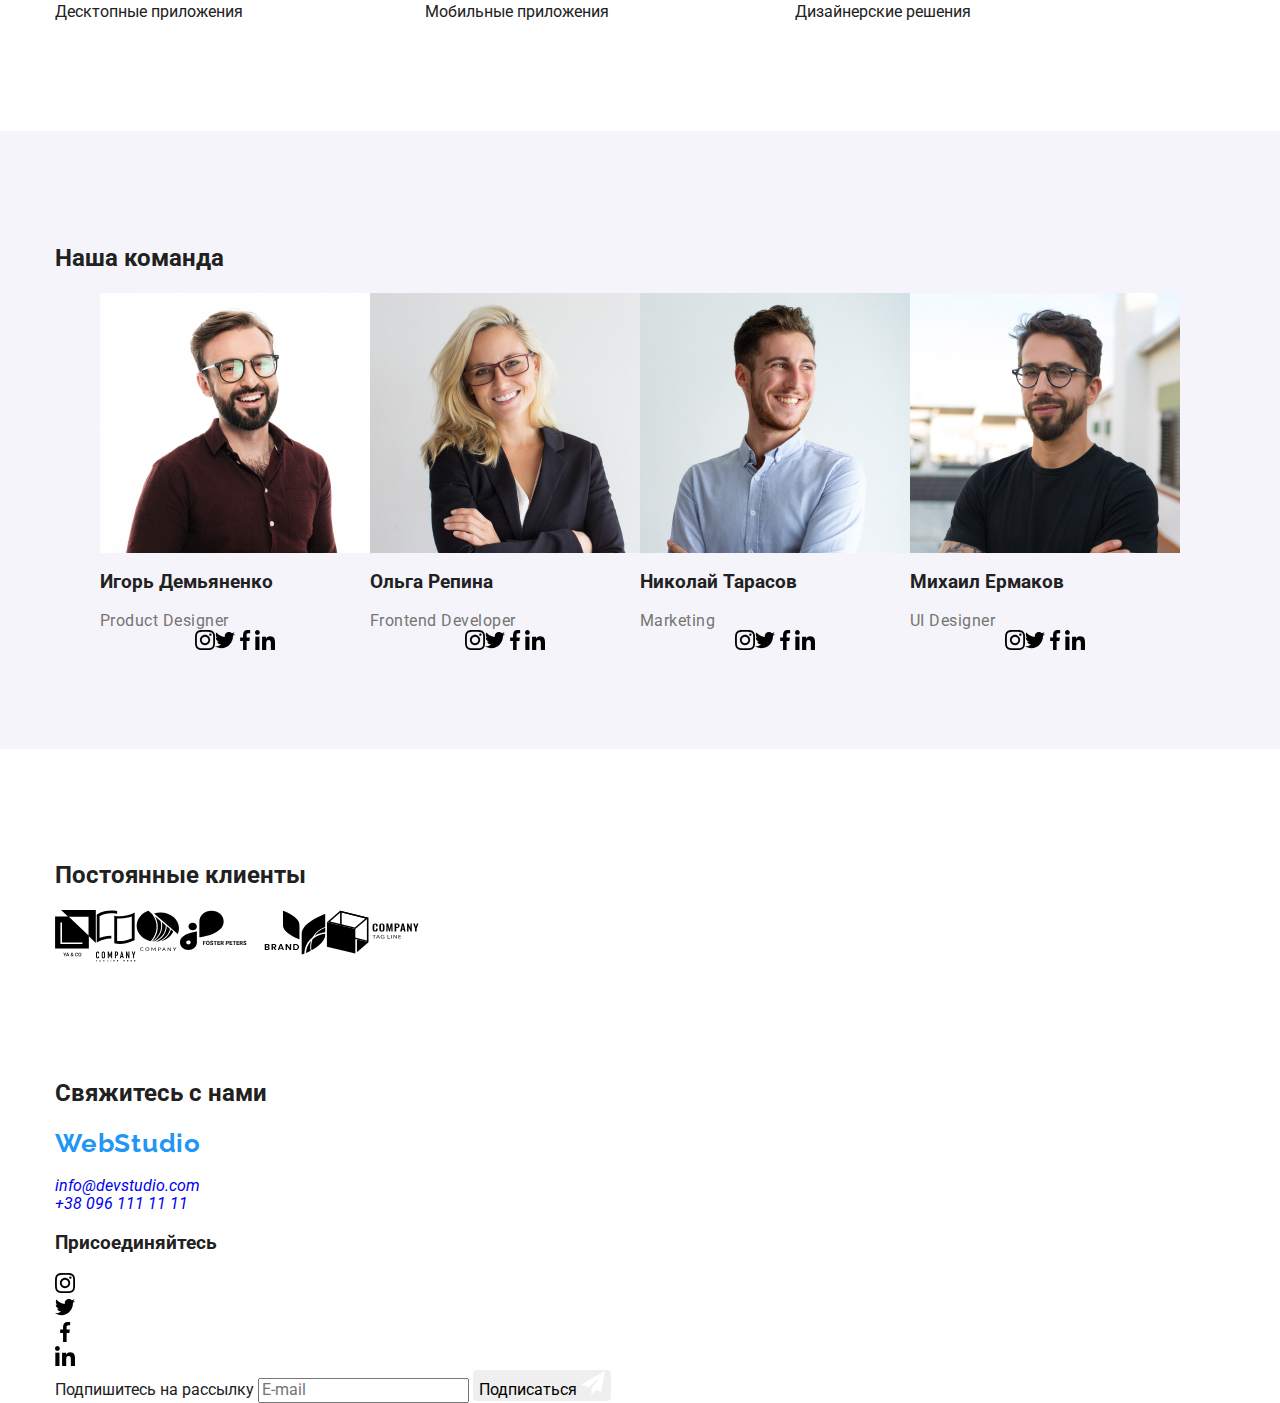
==== commit f62b8161: "Refactoring BEM" ====
--- a/index.html
+++ b/index.html
@@ -19,37 +19,39 @@
   </head>
 
   <body>
-    <header class="header">
+    <header class="header-block">
       <div class="container">
-        <div class="header-block">
+        <div class="header-block__wraper">
           <nav class="nav-area">
-            <a href="/" class="logo-web link">
+            <a href="/" class="logo-web link nav-area__logo">
               <span>Web</span><span class="logo-st">Studio</span>
             </a>
-            <ul class="site-nav list">
-              <li class="nav-item">
-                <a href="./index.html" class="link current">Студия</a>
-              </li>
-              <li class="nav-item">
-                <a href="./portfolio.html" class="link">Портфолио</a>
-              </li>
-              <li class="nav-item">
-                <a href="#contacts" class="link">Контакты</a>
+            <ul class="site-nav__list list">
+              <li class="site-nav__item">
+                <a href="./index.html" class="site-nav__link site-nav__link--current link">Студия</a>
+              </li>
+              <li class="site-nav__item">
+                <a href="./portfolio.html" class="site-nav__link link">Портфолио</a>
+              </li>
+              <li class="site-nav__item">
+                <a href="#contacts" class="site-nav__link link">Контакты</a>
               </li>
             </ul>
           </nav>
+          
+          <!-- Header Contacts-->
           <ul class="mail-phone list">
-            <li class="contacts-item">
-              <a href="mailto:info@devstudio.com" class="link">
-                <svg class="header-contact-icon" width="16" height="12">
+            <li class="mail-phone__item">
+              <a href="mailto:info@devstudio.com" class="mail-phone__link link">
+                <svg class="mail-phone__icon" width="16" height="12">
                   <use href="./icons/sprite.svg#icon-envelope"></use>
                 </svg>
                 info@devstudio.com
               </a>
             </li>
-            <li class="item">
-              <a href="tel:+380961111111" class="link">
-                <svg class="header-contact-icon" width="10" height="16">
+            <li class="mail-phone__item">
+              <a href="tel:+380961111111" class="mail-phone__link link">
+                <svg class="mail-phone__icon" width="10" height="16">
                   <use href="./icons/sprite.svg#icon-smartphone"></use>
                 </svg>
                 +38 096 111 11 11
@@ -60,66 +62,71 @@
       </div>
     </header>
 
+    <!-- Main content-->
     <main>
-      <!-- main content-->
       <section class="hero">
-        <div class="hero-background">
+        <div class="hero__background">
           <div class="container">
-            <h1 class="order-txt link">Эффективные решения для вашего бизнеса</h1>
-            <button class="button order-btn" type="button" data-modal-open>Заказать услугу</button>
+            <h1 class="hero__title ">Эффективные решения для вашего бизнеса</h1>
+            <button class="button order-btn order-btn__hero-modal order-btn__hero" type="button" data-modal-open>Заказать услугу</button>
           </div>
         </div>
       </section>
 
       <!--Details-->
-      <section class="spc-work">
+      <section class="section details section__details">
         <div class="container">
-          <h2 class="hiding-heading">Особенности работы</h2>
-          <ul class="description-list list">
-            <li class="description-item">
-              <div class="spc-work-icon-block">
-                <svg class="icon" width="70" height="70">
+          <h2 class="hide-head">Особенности работы</h2>
+          <ul class="details__list list">
+
+            <li class="details__item">
+              <div class="details__item-icon-block">
+                <svg class="details__item-icon" width="70" height="70">
                   <use href="./icons/sprite.svg#icon-antenna"></use>
                 </svg>
               </div>
-              <h3 class="head-spc-work">Внимание к деталям</h3>
-              <p class="description-spc-work">
+              <h3 class="details__item-title">Внимание к деталям</h3>
+              <p class="details__item-description">
                 Идейные соображения, а также начало повседневной работы по формированию позиции.
               </p>
             </li>
-            <li class="description-item">
-              <div class="spc-work-icon-block">
-                <svg class="icon" width="70" height="70">
+
+            <li class="details__item">
+              <div class="details__item-icon-block">
+                <svg class="details__item-icon" width="70" height="70">
                   <use href="./icons/sprite.svg#icon-clock"></use>
                 </svg>
               </div>
-              <h3 class="head-spc-work">Пунктуальность</h3>
-              <p class="description-spc-work">
+              <h3 class="details__item-title">Пунктуальность</h3>
+              <p class="details__item-description">
                 Задача организации, в особенности же рамки и место обучения кадров влечет за собой.
               </p>
             </li>
-            <li class="description-item">
-              <div class="spc-work-icon-block">
-                <svg class="icon" width="70" height="70">
+
+            <li class="details__item">
+              <div class="details__item-icon-block">
+                <svg class="details__item-icon" width="70" height="70">
                   <use href="./icons/sprite.svg#icon-diagram"></use>
                 </svg>
               </div>
-              <h3 class="head-spc-work">Планирование</h3>
-              <p class="description-spc-work">
+              <h3 class="details__item-title">Планирование</h3>
+              <p class="details__item-description">
                 Равным образом консультация с широким активом в значительной степени обуславливает.
               </p>
             </li>
-            <li class="description-item">
-              <div class="spc-work-icon-block">
-                <svg class="icon" width="70" height="70">
+
+            <li class="details__item">
+              <div class="details__item-icon-block">
+                <svg class="details__item-icon" width="70" height="70">
                   <use href="./icons/sprite.svg#icon-astronaut"></use>
                 </svg>
               </div>
-              <h3 class="head-spc-work">Современные технологии</h3>
-              <p class="description-spc-work">
+              <h3 class="details__item-title">Современные технологии</h3>
+              <p class="details__item-description">
                 Значимость этих проблем настолько очевидна, что реализация плановых заданий.
               </p>
             </li>
+
           </ul>
         </div>
       </section>
@@ -127,130 +134,156 @@
       <!-- SERVICE-->
       <section class="section service-section">
         <div class="container">
-          <h2 class="service-title">Чем мы занимаемся</h2>
+          <h2 class="section__title section__title--pos">Чем мы занимаемся</h2>
+          
           <ul class="service-list list">
-            <li class="service-item">
+            <li class="service-list__item">
               <img src="./images/img-wd-1.jpg" alt="img-wd-1" width="370" />
-            </li>
-            <li class="service-item">
+              <p class="service-list__item-title">Десктопные приложения</p>
+            </li>
+
+            <li class="service-list__item">
               <img src="./images/img-wd-2.jpg" alt="img-wd-2" width="370" />
-            </li>
-            <li class="service-item">
+              <p class="service-list__item-title">Мобильные приложения</p>
+            </li>
+
+            <li class="service-list__item">
               <img src="./images/img-wd-3.jpg" alt="img-wd-3" width="370" />
+              <p class="service-list__item-title">Дизайнерские решения</p>
             </li>
           </ul>
+
         </div>
       </section>
-      <!-- SERVICE-->
-
+
+      <!-- Team Section-->
       <section class="section team-section">
         <div class="container">
-          <h2 class="team-title">Наша команда</h2>
-          <ul class="list">
-            <li class="team-item">
+          <h2 class="section__title section__title--pos">Наша команда</h2>
+
+          <ul class="team-list list">
+            <li class="team-list__item">
               <img src="./images/img-nk-1.jpg" alt="img-nk-1" width="270" />
-              <div class="description-team">
-                <h3 class="our-team">Игорь Демьяненко</h3>
-                <p class="card-description team-position">Product Designer</p>
-                <ul class="list team-soc-list">
-                  <li class="team-soc-item">
-                    <a class="team-soc-icon" href="">
-                      <svg class="icon" width="20" height="20">
+              
+              <div class="team-list__wrapper">
+                <h3 class="team-list__team-member">Игорь Демьяненко</h3>
+                <p class="card-description team-list__team-position">Product Designer</p>
+                <ul class="list soc-list soc-list__team-list">
+
+                  <li class="soc-list__item">
+                    <a class="soc-list__link soc-list__link--team" href="">
+                      <svg class="soc-list__icon" width="20" height="20">
                         <use href="./icons/sprite.svg#icon-instagram"></use>
                       </svg>
                     </a>
                   </li>
-                  <li class="team-soc-item">
-                    <a class="team-soc-icon" href="">
-                      <svg class="icon" width="20" height="20">
+                  
+                  <li class="soc-list__item">
+                    <a class="soc-list__link soc-list__link--team" href="">
+                      <svg class="soc-list__icon" width="20" height="20">
                         <use href="./icons/sprite.svg#icon-twitter"></use>
                       </svg>
                     </a>
                   </li>
-                  <li class="team-soc-item">
-                    <a class="team-soc-icon" href="">
-                      <svg class="icon" width="20" height="20">
+
+                  <li class="soc-list__item">
+                    <a class="soc-list__link soc-list__link--team" href="">
+                      <svg class="soc-list__icon" width="20" height="20">
                         <use href="./icons/sprite.svg#icon-facebook"></use>
                       </svg>
                     </a>
                   </li>
-                  <li class="team-soc-item">
-                    <a class="team-soc-icon" href="">
-                      <svg class="icon" width="20" height="20">
+
+                  <li class="soc-list__item">
+                    <a class="soc-list__link soc-list__link--team" href="">
+                      <svg class="soc-list__icon" width="20" height="20">
                         <use href="./icons/sprite.svg#icon-linkedin"></use>
                       </svg>
                     </a>
                   </li>
+
                 </ul>
               </div>
             </li>
-            <li class="team-item">
+
+            <li class="team-list__item">
               <img src="./images/img-nk-2.jpg" alt="img-nk-2" width="270" />
-              <div class="description-team">
-                <h3 class="our-team">Ольга Репина</h3>
-                <p class="card-description team-position">Frontend Developer</p>
-                <ul class="list team-soc-list">
-                  <li class="team-soc-item">
-                    <a class="team-soc-icon" href="">
-                      <svg class="icon" width="20" height="20">
+
+              <div class="team-list__wrapper">
+                <h3 class="team-list__team-member">Ольга Репина</h3>
+                <p class="card-description team-list__team-position">Frontend Developer</p>
+                <ul class="list soc-list soc-list__team-list">
+
+                  <li class="soc-list__item">
+                    <a class="soc-list__link soc-list__link--team" href="">
+                      <svg class="soc-list__icon" width="20" height="20">
                         <use href="./icons/sprite.svg#icon-instagram"></use>
                       </svg>
                     </a>
                   </li>
-                  <li class="team-soc-item">
-                    <a class="team-soc-icon" href="">
-                      <svg class="icon" width="20" height="20">
+
+                  <li class="soc-list__item">
+                    <a class="soc-list__link soc-list__link--team" href="">
+                      <svg class="soc-list__icon" width="20" height="20">
                         <use href="./icons/sprite.svg#icon-twitter"></use>
                       </svg>
                     </a>
                   </li>
-                  <li class="team-soc-item">
-                    <a class="team-soc-icon" href="">
-                      <svg class="icon" width="20" height="20">
+
+                  <li class="soc-list__item">
+                    <a class="soc-list__link soc-list__link--team" href="">
+                      <svg class="soc-list__icon" width="20" height="20">
                         <use href="./icons/sprite.svg#icon-facebook"></use>
                       </svg>
                     </a>
                   </li>
-                  <li class="team-soc-item">
-                    <a class="team-soc-icon" href="">
-                      <svg class="icon" width="20" height="20">
+
+                  <li class="soc-list__item">
+                    <a class="soc-list__link soc-list__link--team" href="">
+                      <svg class="soc-list__icon" width="20" height="20">
                         <use href="./icons/sprite.svg#icon-linkedin"></use>
                       </svg>
                     </a>
                   </li>
+
                 </ul>
               </div>
             </li>
-            <li class="team-item">
+
+            <li class="team-list__item">
               <img src="./images/img-nk-3.jpg" alt="img-nk-3" width="270" />
-              <div class="description-team">
-                <h3 class="our-team">Николай Тарасов</h3>
-                <p class="card-description team-position">Marketing</p>
-                <ul class="list team-soc-list">
-                  <li class="team-soc-item">
-                    <a class="team-soc-icon" href="">
-                      <svg class="icon" width="20" height="20">
+              <div class="team-list__wrapper">
+                <h3 class="team-list__team-member">Николай Тарасов</h3>
+                <p class="card-description team-list__team-position">Marketing</p>
+                <ul class="list soc-list soc-list__team-list">
+
+                  <li class="soc-list__item"">
+                    <a class="soc-list__link soc-list__link--team" href="">
+                      <svg class="soc-list__icon" width="20" height="20">
                         <use href="./icons/sprite.svg#icon-instagram"></use>
                       </svg>
                     </a>
                   </li>
-                  <li class="team-soc-item">
-                    <a class="team-soc-icon" href="">
-                      <svg class="icon" width="20" height="20">
+
+                  <li class="soc-list__item">
+                    <a class="soc-list__link soc-list__link--team" href="">
+                      <svg class="soc-list__icon" width="20" height="20">
                         <use href="./icons/sprite.svg#icon-twitter"></use>
                       </svg>
                     </a>
                   </li>
-                  <li class="team-soc-item">
-                    <a class="team-soc-icon" href="">
-                      <svg class="icon" width="20" height="20">
+
+                  <li class="soc-list__item">
+                    <a class="soc-list__link soc-list__link--team" href="">
+                      <svg class="soc-list__icon" width="20" height="20">
                         <use href="./icons/sprite.svg#icon-facebook"></use>
                       </svg>
                     </a>
                   </li>
-                  <li class="team-soc-item">
-                    <a class="team-soc-icon" href="">
-                      <svg class="icon" width="20" height="20">
+
+                  <li class="soc-list__item">
+                    <a class="soc-list__link soc-list__link--team" href="">
+                      <svg class="soc-list__icon" width="20" height="20">
                         <use href="./icons/sprite.svg#icon-linkedin"></use>
                       </svg>
                     </a>
@@ -258,40 +291,46 @@
                 </ul>
               </div>
             </li>
-            <li class="team-item">
+
+            <li class="team-list__item">
               <img src="./images/img-nk-4.jpg" alt="img-nk-4" width="270" />
-              <div class="description-team">
-                <h3 class="our-team">Михаил Ермаков</h3>
-                <p class="card-description team-position">UI Designer</p>
-                <ul class="list team-soc-list">
-                  <li class="team-soc-item">
-                    <a class="team-soc-icon" href="">
-                      <svg class="icon" width="20" height="20">
+              <div class="team-list__wrapper">
+                <h3 class="team-list__team-member">Михаил Ермаков</h3>
+                <p class="card-description team-list__team-position">UI Designer</p>
+                <ul class="list soc-list soc-list__team-list">
+
+                  <li class="soc-list__item">
+                    <a class="soc-list__link soc-list__link--team" href="">
+                      <svg class="soc-list__icon" width="20" height="20">
                         <use href="./icons/sprite.svg#icon-instagram"></use>
                       </svg>
                     </a>
                   </li>
-                  <li class="team-soc-item">
-                    <a class="team-soc-icon" href="">
-                      <svg class="icon" width="20" height="20">
+
+                  <li class="soc-list__item">
+                    <a class="soc-list__link soc-list__link--team" href="">
+                      <svg class="soc-list__icon" width="20" height="20">
                         <use href="./icons/sprite.svg#icon-twitter"></use>
                       </svg>
                     </a>
                   </li>
-                  <li class="team-soc-item">
-                    <a class="team-soc-icon" href="">
-                      <svg class="icon" width="20" height="20">
+
+                  <li class="soc-list__item">
+                    <a class="soc-list__link soc-list__link--team" href="">
+                      <svg class="soc-list__icon" width="20" height="20">
                         <use href="./icons/sprite.svg#icon-facebook"></use>
                       </svg>
                     </a>
                   </li>
-                  <li class="team-soc-item">
-                    <a class="team-soc-icon" href="">
-                      <svg class="icon" width="20" height="20">
+
+                  <li class="soc-list__item">
+                    <a class="soc-list__link soc-list__link--team" href="">
+                      <svg class="soc-list__icon" width="20" height="20">
                         <use href="./icons/sprite.svg#icon-linkedin"></use>
                       </svg>
                     </a>
                   </li>
+
                 </ul>
               </div>
             </li>
@@ -303,130 +342,143 @@
     <!--Customers-->
     <section class="section customer">
       <div class="container">
-        <h2 class="service-title">Постоянные клиенты</h2>
-        <ul class="list">
-          <li class="customer-item">
-            <a class="link customer-link-item" href="">
-              <svg class="icons" width="41" height="46.7">
+        <h2 class="section__title section__title--pos">Постоянные клиенты</h2>
+        <ul class="list customer-list">
+
+          <li class="customer-list__item">
+            <a class="link customer-link" href="">
+              <svg class="customer-link__icon" width="41" height="46.7">
                 <use href="./icons/sprite.svg#icon-yaco"></use>
               </svg>
             </a>
           </li>
-          <li class="customer-item">
-            <a class="link customer-link-item" href="">
-              <svg class="icons" width="40" height="52">
+
+          <li class="customer-list__item">
+            <a class="link customer-link" href="">
+              <svg class="customer-link__icon" width="40" height="52">
                 <use href="./icons/sprite.svg#icon-winco"></use>
               </svg>
             </a>
           </li>
-          <li class="customer-item">
-            <a class="link customer-link-item" href="">
-              <svg class="icons" width="43.46" height="41.18">
+
+          <li class="customer-list__item">
+            <a class="link customer-link" href="">
+              <svg class="customer-link__icon" width="43.46" height="41.18">
                 <use href="./icons/sprite.svg#icon-orangeco"></use>
               </svg>
             </a>
           </li>
-          <li class="customer-item">
-            <a class="link customer-link-item" href="">
-              <svg class="icons" width="84.44" height="40.62">
+
+          <li class="customer-list__item">
+            <a class="link customer-link" href="">
+              <svg class="customer-link__icon" width="84.44" height="40.62">
                 <use href="./icons/sprite.svg#icon-fosterco"></use>
               </svg>
             </a>
           </li>
-          <li class="customer-item">
-            <a class="link customer-link-item" href="">
-              <svg class="icons" width="62.54" height="45.43">
+
+          <li class="customer-list__item">
+            <a class="link customer-link" href="">
+              <svg class="customer-link__icon" width="62.54" height="45.43">
                 <use href="./icons/sprite.svg#icon-brandco"></use>
               </svg>
             </a>
           </li>
-          <li class="customer-item">
-            <a class="link customer-link-item" href="">
-              <svg class="icons" width="93.79" height="43.93">
+
+          <li class="customer-list__item">
+            <a class="link customer-link" href="">
+              <svg class="customer-link__icon" width="93.79" height="43.93">
                 <use href="./icons/sprite.svg#icon-cubeco"></use>
               </svg>
             </a>
           </li>
+
         </ul>
       </div>
     </section>
 
     <!--FOOTER-->
-    <footer class="footer">
+    <footer class="footer-block">
       <div class="container">
-        <h2 class="hiding-heading">Свяжитесь с нами</h2>
-        <div class="ftr-block">
-          <div class="ftr-logo-adr">
-            <a href="/" class="logo-web link">
-              <span>Web</span><span class="ftr-logo-st">Studio</span>
-            </a>
-            <address class="ftr-adress">
-              <ul class="list ftr-list">
-                <li class="ftr-item">
-                  <a href="https://goo.gl/maps/uUebUFh7nfzRT5ZEA" class="link" id="adr-link"
+        <h2 class="hide-head">Свяжитесь с нами</h2>
+        <div class="footer-block__wrapper">
+          <div class="ftr-logo-adr ftr-logo-adr--pos">
+            <a href="/" class="logo-web logo-web__shadow link">
+              <span>Web</span><span class="ftr-logo-st--theme--footer">Studio</span>
+            </a>
+            <address class="adress-block">
+              <ul class="list footer-contacts__list">
+                <li class="footer-contacts__item--pos">
+                  <a href="https://goo.gl/maps/uUebUFh7nfzRT5ZEA" class="link footer-contacts__link" id="adr-link"
                     >г. Киев, пр-т Леси Украинки, 26</a
                   >
                 </li>
-                <li class="ftr-item">
-                  <a href="mailto:info@devstudio.com" class="link">info@devstudio.com</a>
+                <li class="footer-contacts__item--pos">
+                  <a href="mailto:info@devstudio.com" class="link footer-contacts__link">info@devstudio.com</a>
                 </li>
-                <li class="ftr-item">
-                  <a href="tel:+380961111111" class="link">+38 096 111 11 11</a>
+                <li class="footer-contacts__item--pos">
+                  <a href="tel:+380961111111" class="link footer-contacts__link">+38 096 111 11 11</a>
                 </li>
               </ul>
             </address>
           </div>
-          <div class="social-network">
-            <h3 class="footer-connect">Присоединяйтесь</h3>
-            <ul class="list footer-soc-list">
-              <li class="footer-soc-item">
-                <a class="footer-soc-icon" href="">
-                  <svg class="icon" width="20" height="20">
+          <div class="social-network social-network--pos">
+            <h3 class="footer-connect-title">Присоединяйтесь</h3>
+            <ul class="list soc-list soc-list__footer-list">
+
+              <li class="soc-list__item">
+                <a class="soc-list__link soc-list__link--footer" href="">
+                  <svg class="soc-list__icon" width="20" height="20">
                     <use href="./icons/sprite.svg#icon-instagram"></use>
                   </svg>
                 </a>
               </li>
-              <li class="footer-soc-item">
-                <a class="footer-soc-icon" href="">
-                  <svg class="icon" width="20" height="20">
+
+              <li class="soc-list__item">
+                <a class="soc-list__link soc-list__link--footer" href="">
+                  <svg class="soc-list__icon" width="20" height="20">
                     <use href="./icons/sprite.svg#icon-twitter"></use>
                   </svg>
                 </a>
               </li>
-              <li class="footer-soc-item">
-                <a class="footer-soc-icon" href="">
-                  <svg class="icon" width="20" height="20">
+
+              <li class="soc-list__item">
+                <a class="soc-list__link soc-list__link--footer" href="">
+                  <svg class="soc-list__icon" width="20" height="20">
                     <use href="./icons/sprite.svg#icon-facebook"></use>
                   </svg>
                 </a>
               </li>
-              <li class="footer-soc-item">
-                <a class="footer-soc-icon" href="">
-                  <svg class="icon" width="20" height="20">
+
+              <li class="soc-list__item">
+                <a class="soc-list__link soc-list__link--footer" href="">
+                  <svg class="soc-list__icon" width="20" height="20">
                     <use href="./icons/sprite.svg#icon-linkedin"></use>
                   </svg>
                 </a>
               </li>
+
             </ul>
           </div>
+
           <div class="subscribe">
             <form>
-              <label class="footer-connect" for="subscribe-email-input"
+              <label class="footer-connect-title" for="subscribe-email-input"
                 >Подпишитесь на рассылку</label
               >
-              <span class="subscribe-form-interaction">
+              <span class="subscribe__form-interaction">
                 <input
-                  class="subscribe-input"
+                  class="subscribe__input subscribe__input--pos"
                   type="email"
                   name="subscribe-user-email"
                   placeholder="E-mail"
                   required
                   id="subscribe-email-input"
                 />
-                <button type="submit" class="button subscribe-button" aria-label="Подписаться">
-                  <span class="subscribe-button-title"> Подписаться </span>
-
-                  <svg class="icon" width="24" height="24">
+                <button type="submit" class="button lead-button lead-button__subscribe" aria-label="Подписаться">
+                  <span class="lead-button__subscribe-title"> Подписаться </span>
+
+                  <svg class="lead-button__subscribe-icon" width="24" height="24">
                     <use href="./icons/sprite.svg#icon-send"></use>
                   </svg>
                 </button>
@@ -441,27 +493,27 @@
 
     <div class="backdrop is-hidden" data-modal>
       <div class="modal">
-        <button type="button" class="button modal-close" aria-label="Закрыть" data-modal-close>
-          <svg class="icon" width="11" height="11">
+        <button type="button" class="close-button close-button__modal" aria-label="Закрыть" data-modal-close>
+          <svg class="close-button__icon" width="11" height="11">
             <use href="./icons/sprite.svg#icon-close"></use>
           </svg>
         </button>
         <form class="modal-form" autocomplete="off">
-          <p class="form-title">Оставьте свои данные, мы вам перезвоним</p>
+          <p class="modal-form__title">Оставьте свои данные, мы вам перезвоним</p>
           <label class="form-field">
-            <span class="input-title">Имя</span>
-            <span class="form-input-box">
-              <input class="form-input" type="text" name="user-name" />
-              <svg class="icon" width="18" height="18">
+            <span class="form-field__title">Имя</span>
+            <span class="form-field__wrapper">
+              <input class="form-field__input" type="text" name="user-name" />
+              <svg class="form-field__icon" width="18" height="18">
                 <use href="./icons/sprite.svg#icon-modal-name"></use>
               </svg>
             </span>
           </label>
           <label class="form-field">
-            <span class="input-title">Телефон*</span>
-            <span class="form-input-box">
+            <span class="form-field__title">Телефон*</span>
+            <span class="form-field__wrapper">
               <input
-                class="form-input"
+                class="form-field__input"
                 type="tel"
                 name="user-tel"
                 required
@@ -469,47 +521,47 @@
                 minlength="10"
                 pattern="[0-9+-]{10,}"
               />
-              <svg class="icon" width="18" height="18">
+              <svg class="form-field__icon" width="18" height="18">
                 <use href="./icons/sprite.svg#icon-modal-phone"></use>
               </svg>
             </span>
           </label>
           <label class="form-field">
-            <span class="input-title">Почта</span>
-            <span class="form-input-box">
-              <input class="form-input" type="email" name="user-email" autocomplete="on" />
-              <svg class="icon" width="18" height="18">
+            <span class="form-field__title">Почта</span>
+            <span class="form-field__wrapper">
+              <input class="form-field__input" type="email" name="user-email" autocomplete="on" />
+              <svg class="form-field__icon" width="18" height="18">
                 <use href="./icons/sprite.svg#icon-modal-mail"></use>
               </svg>
             </span>
           </label>
-          <label class="form-field textarea">
-            <span class="input-title">Комментарий</span>
+          <label class="form-field form-field__textarea">
+            <span class="form-field__title">Комментарий</span>
             <textarea
-              class="textarea-input"
+              class="form-field__textarea-input"
               placeholder="Введите текст"
               name="user-comment"
             ></textarea>
           </label>
-          <label class="form-field agreements-checkbox">
+          <label class="agreements-checkbox">
             <input
-              class="form-checkbox hiding-heading"
+              class="agreements-checkbox__input hide-head"
               type="checkbox"
               name="user-agreement"
               required
             />
 
-            <svg class="icon checkbox-pointer" width="11" height="8">
+            <svg class="agreements-checkbox__pointer" width="11" height="8">
               <use href="./icons/sprite.svg#icon-modal-check"></use>
             </svg>
 
-            <span class="checkbox-title"
+            <span class="agreements-checkbox__title"
               >Соглашаюсь с рассылкой и принимаю
-              <a href="#" class="agreements">Условия договора</a></span
+              <a href="#" class="agreements-checkbox__title-link">Условия договора</a></span
             >
           </label>
 
-          <button type="submit" class="button modal-form-submit" aria-label="Отправить">
+          <button type="submit" class="button lead-button lead-button__hero-modal lead-button__modal-form" aria-label="Отправить">
             Отправить
           </button>
         </form>
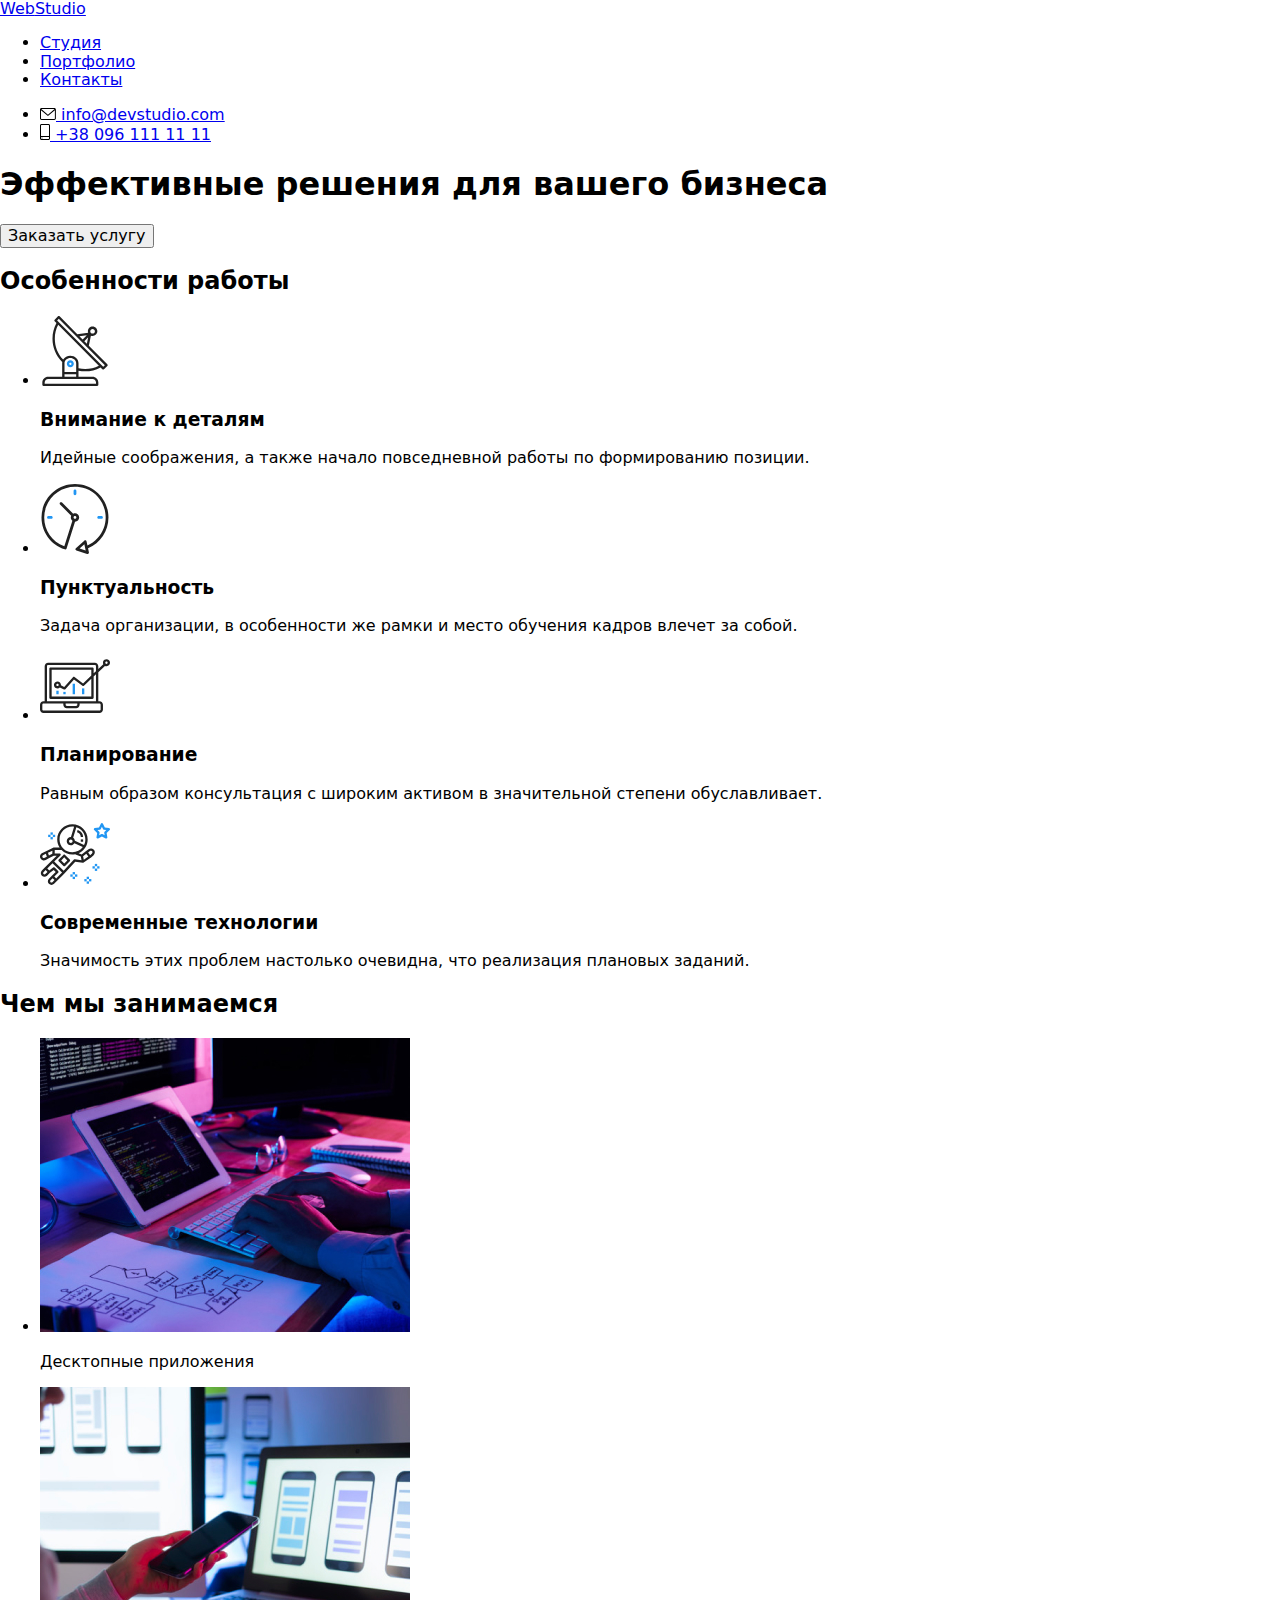
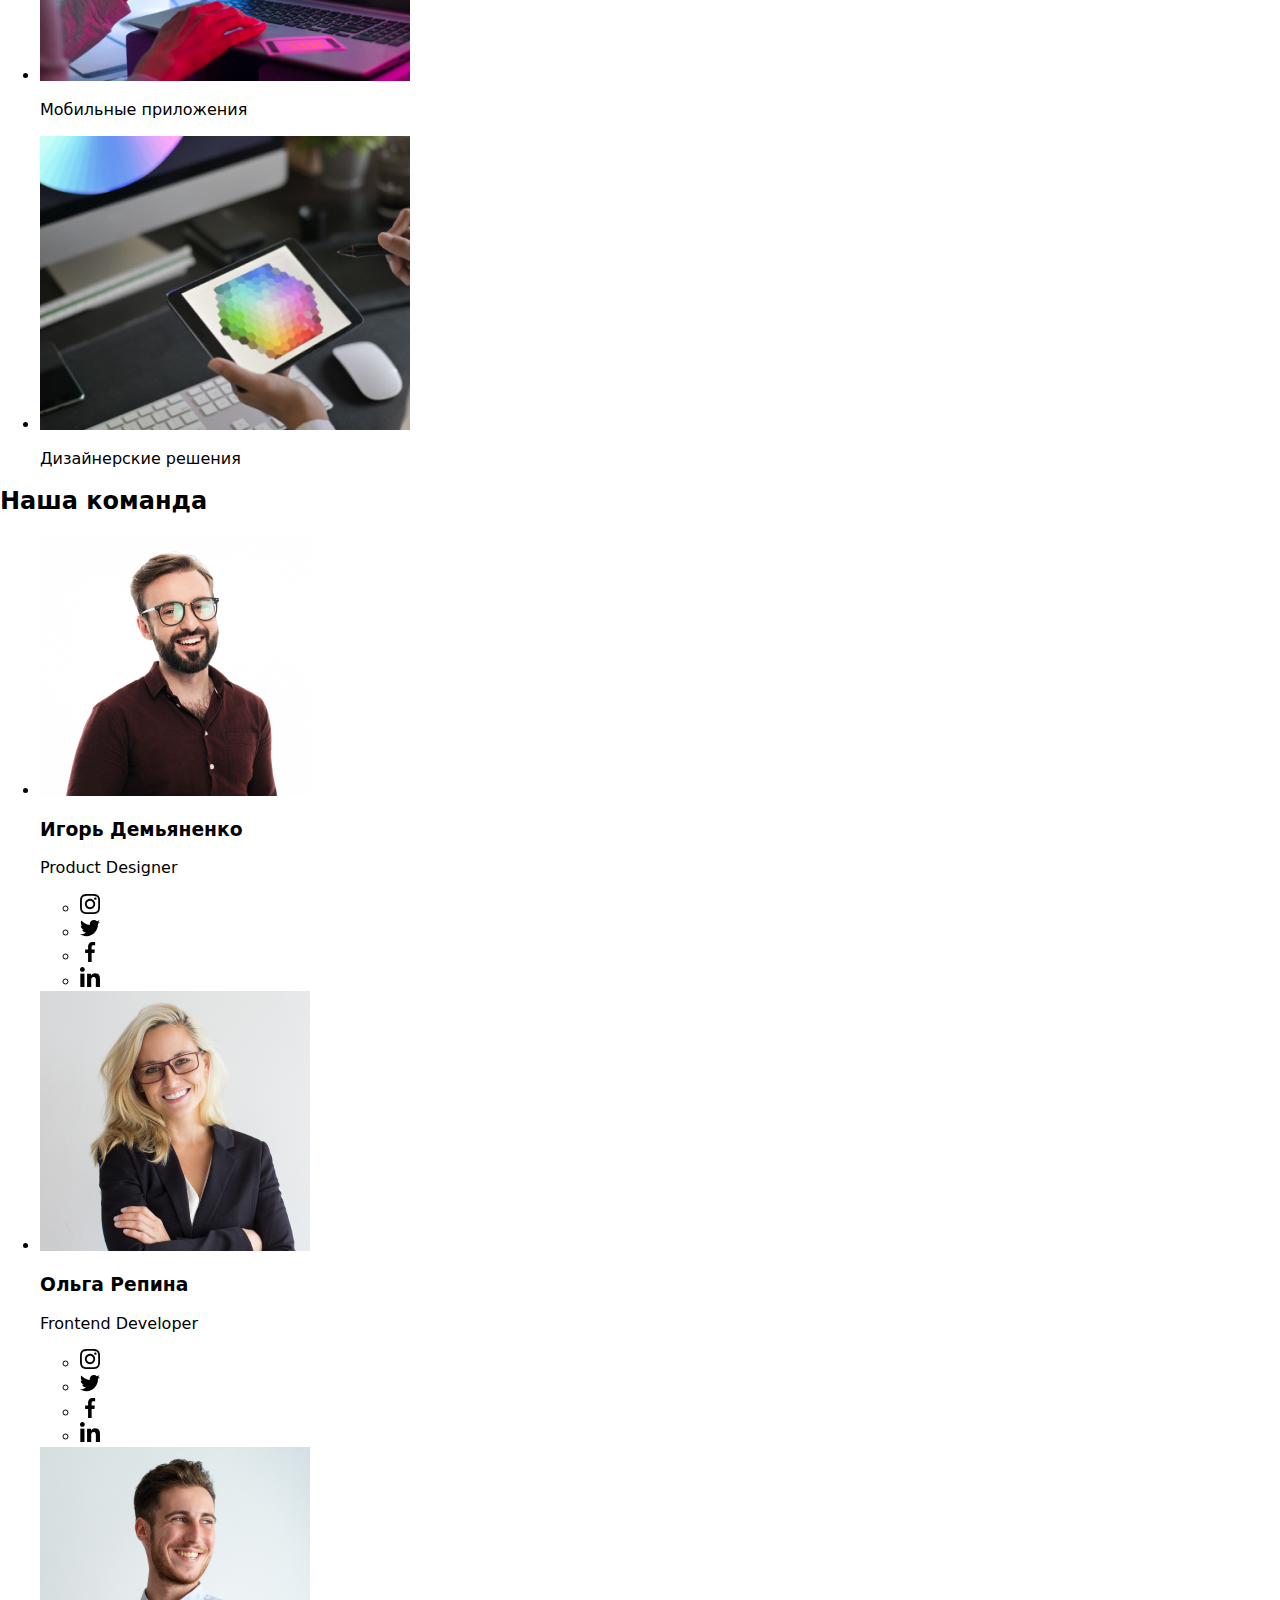
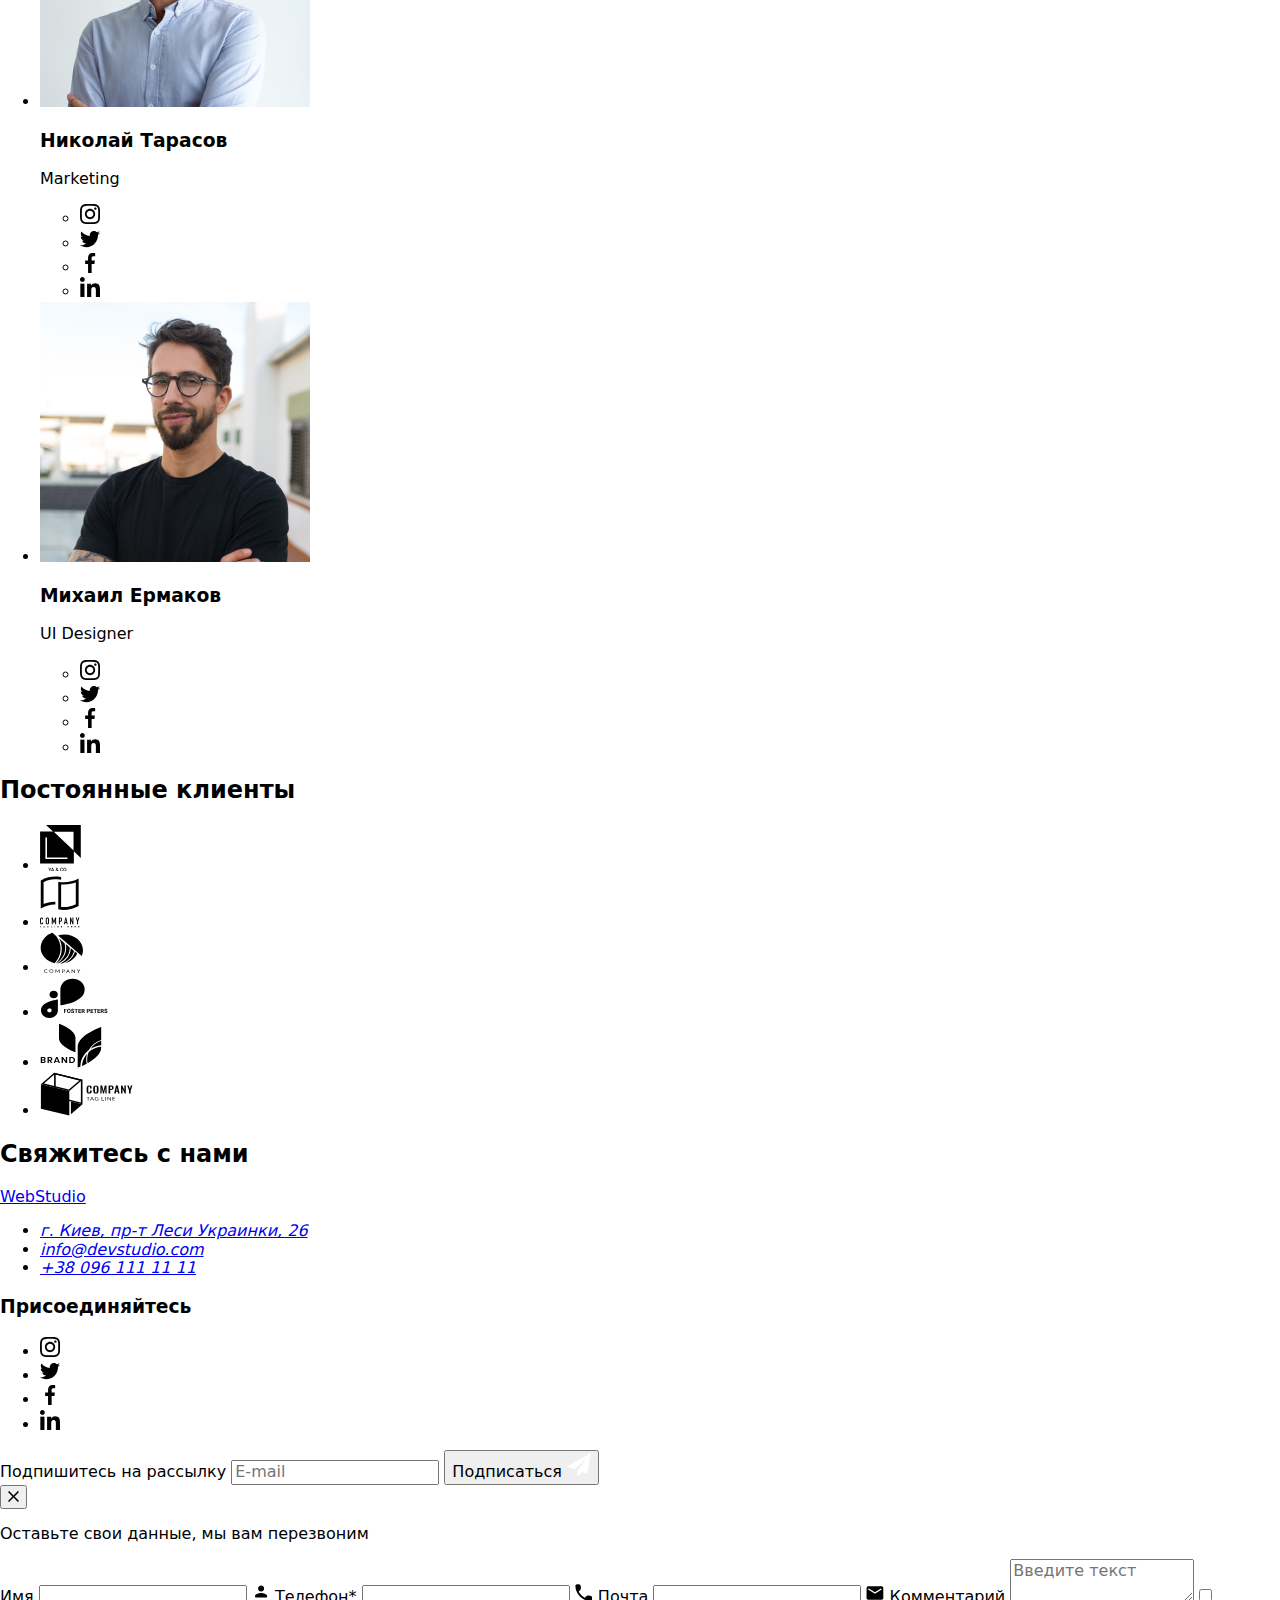
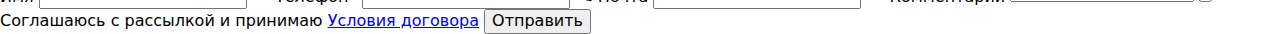
==== commit 870aa176: "Add base and components" ====
--- a/index.html
+++ b/index.html
@@ -15,7 +15,7 @@
       rel="stylesheet"
       href="https://cdnjs.cloudflare.com/ajax/libs/modern-normalize/1.0.0/modern-normalize.min.css"
     />
-    <link rel="stylesheet" href="./css/style.css" />
+    <link rel="stylesheet" href="./css/" />
   </head>
 
   <body>
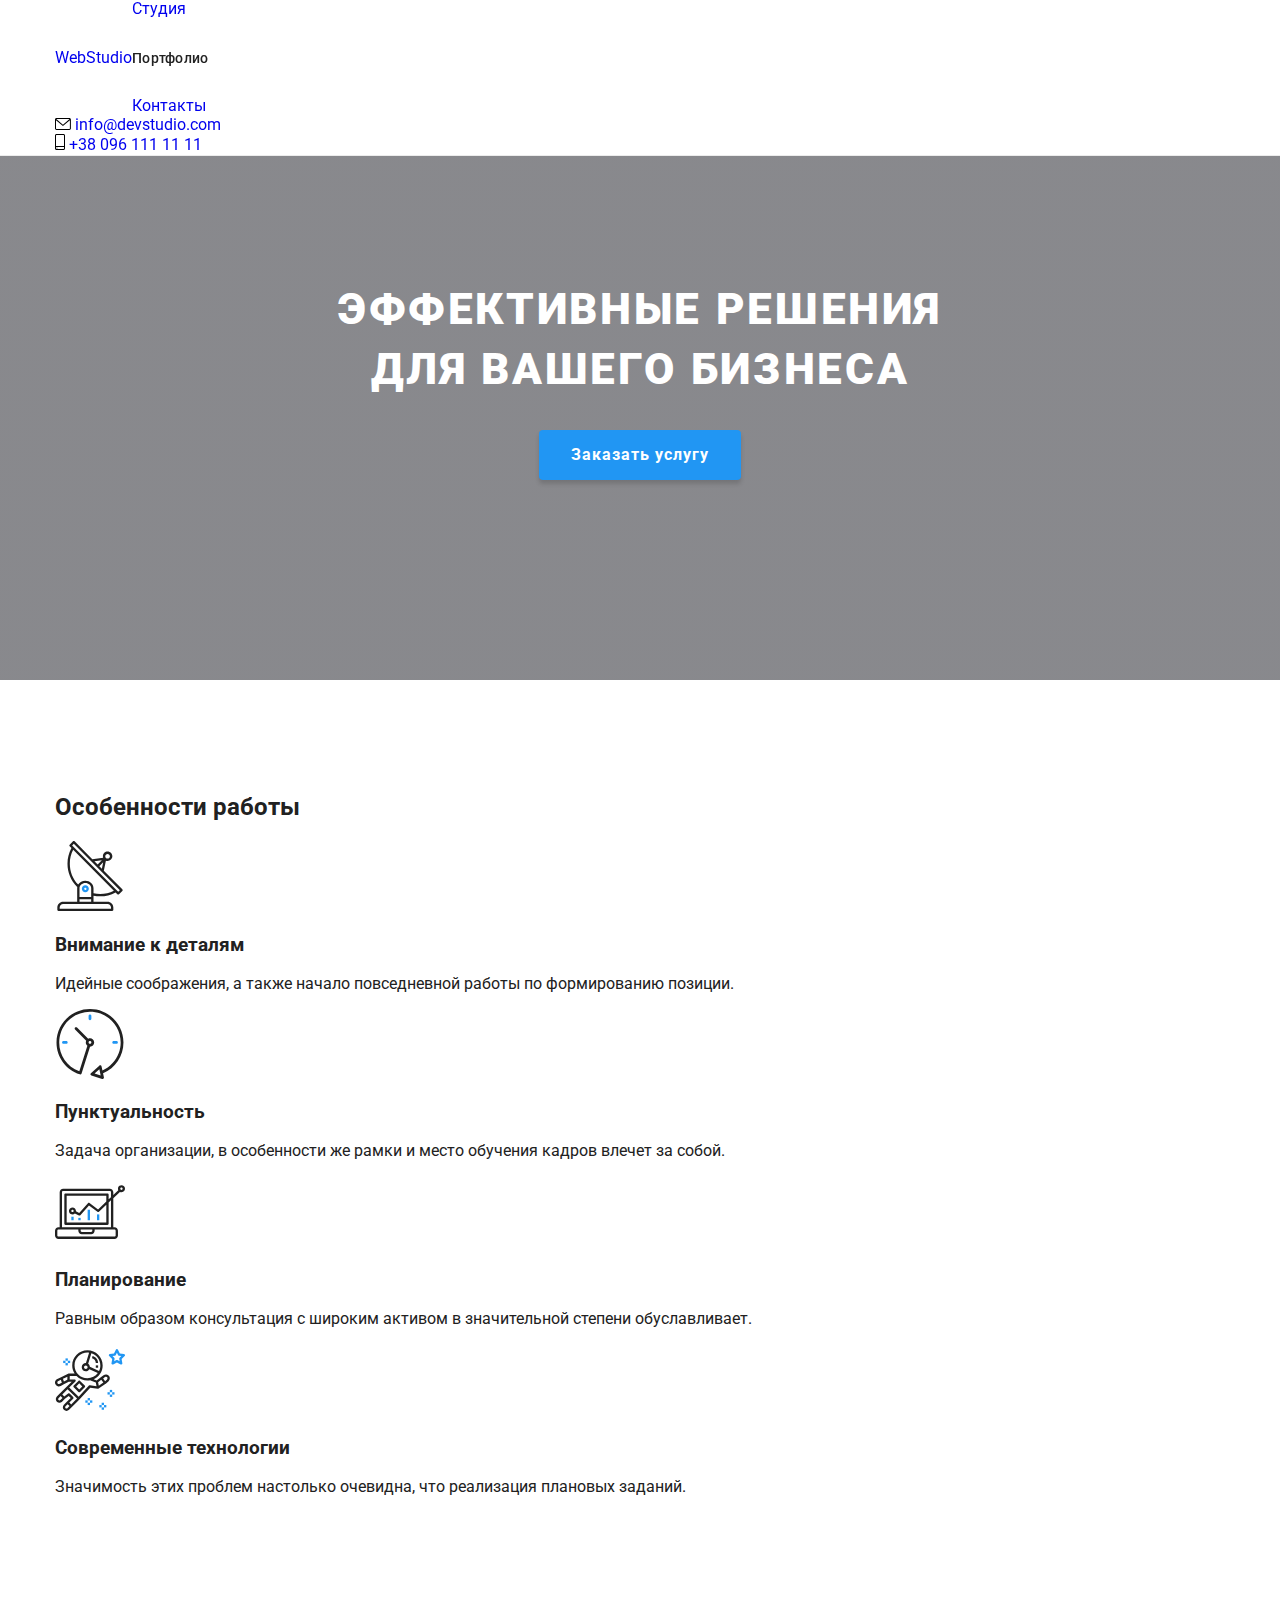
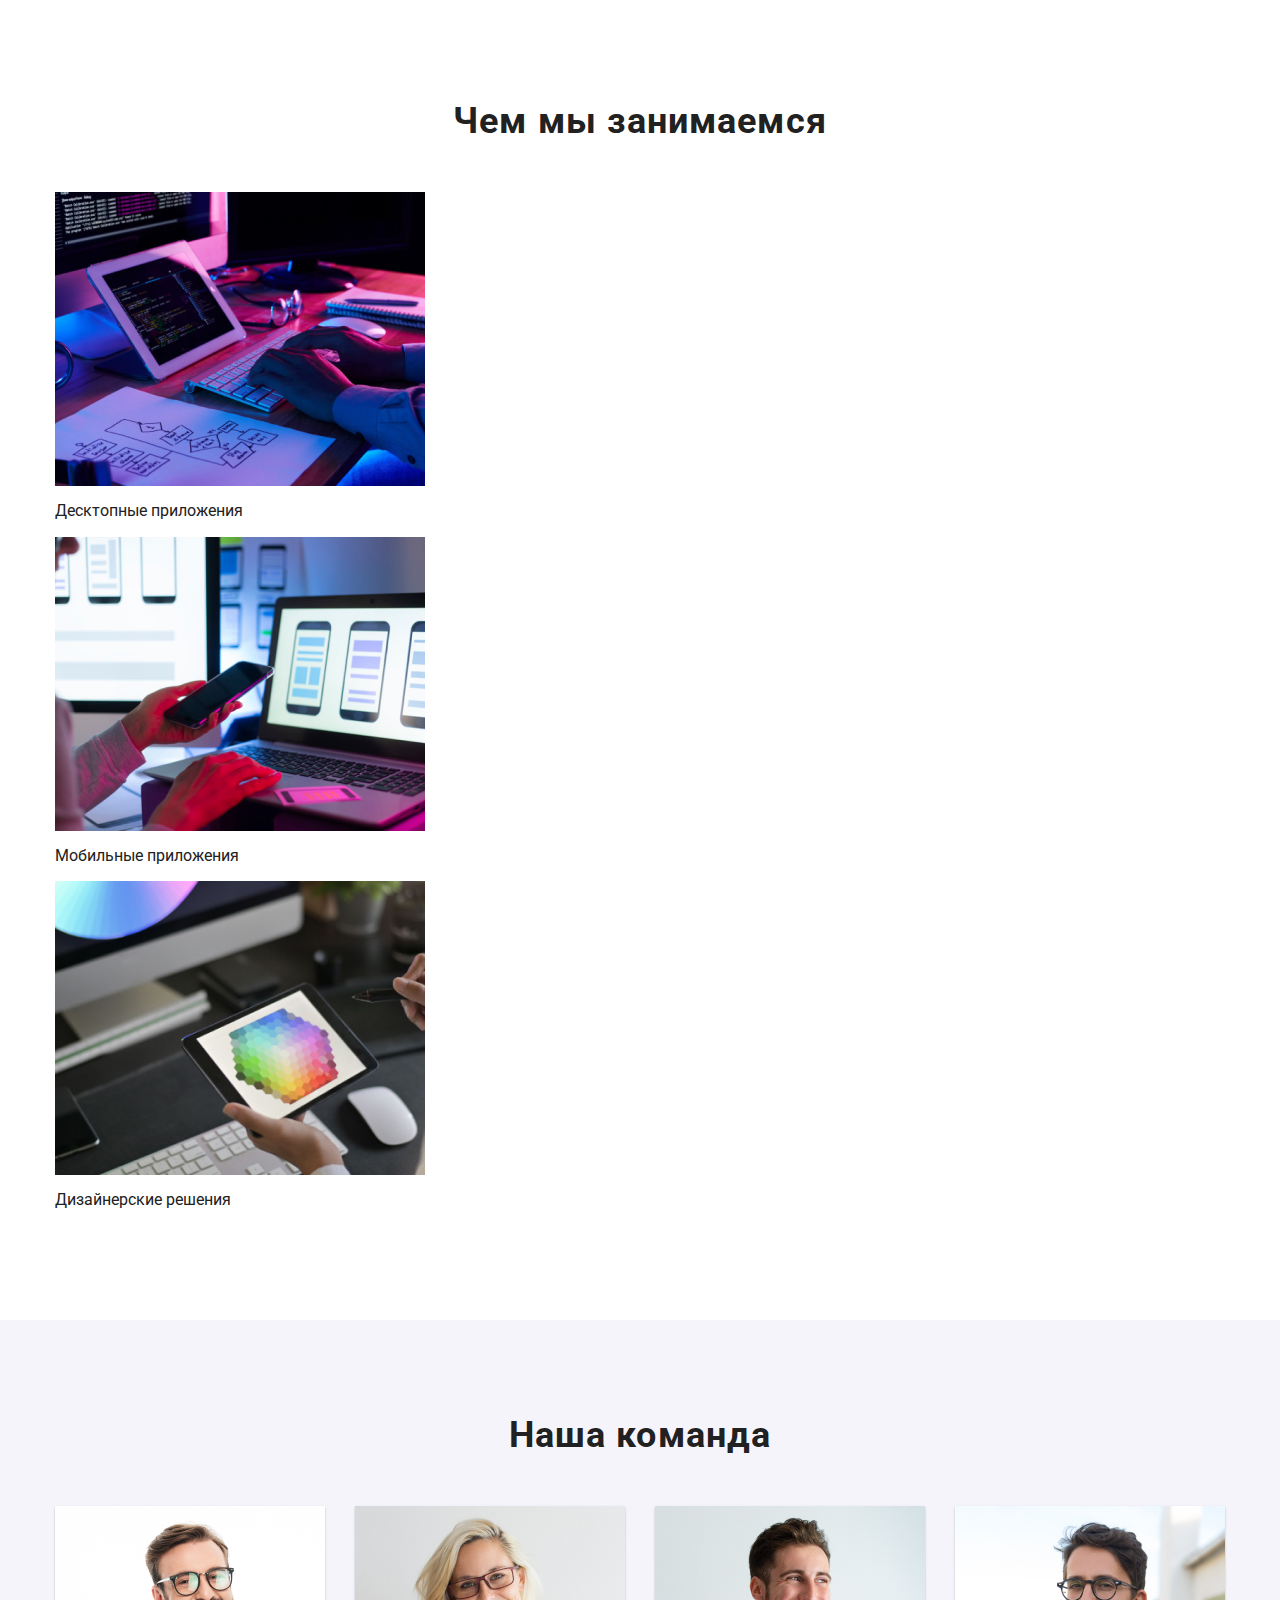
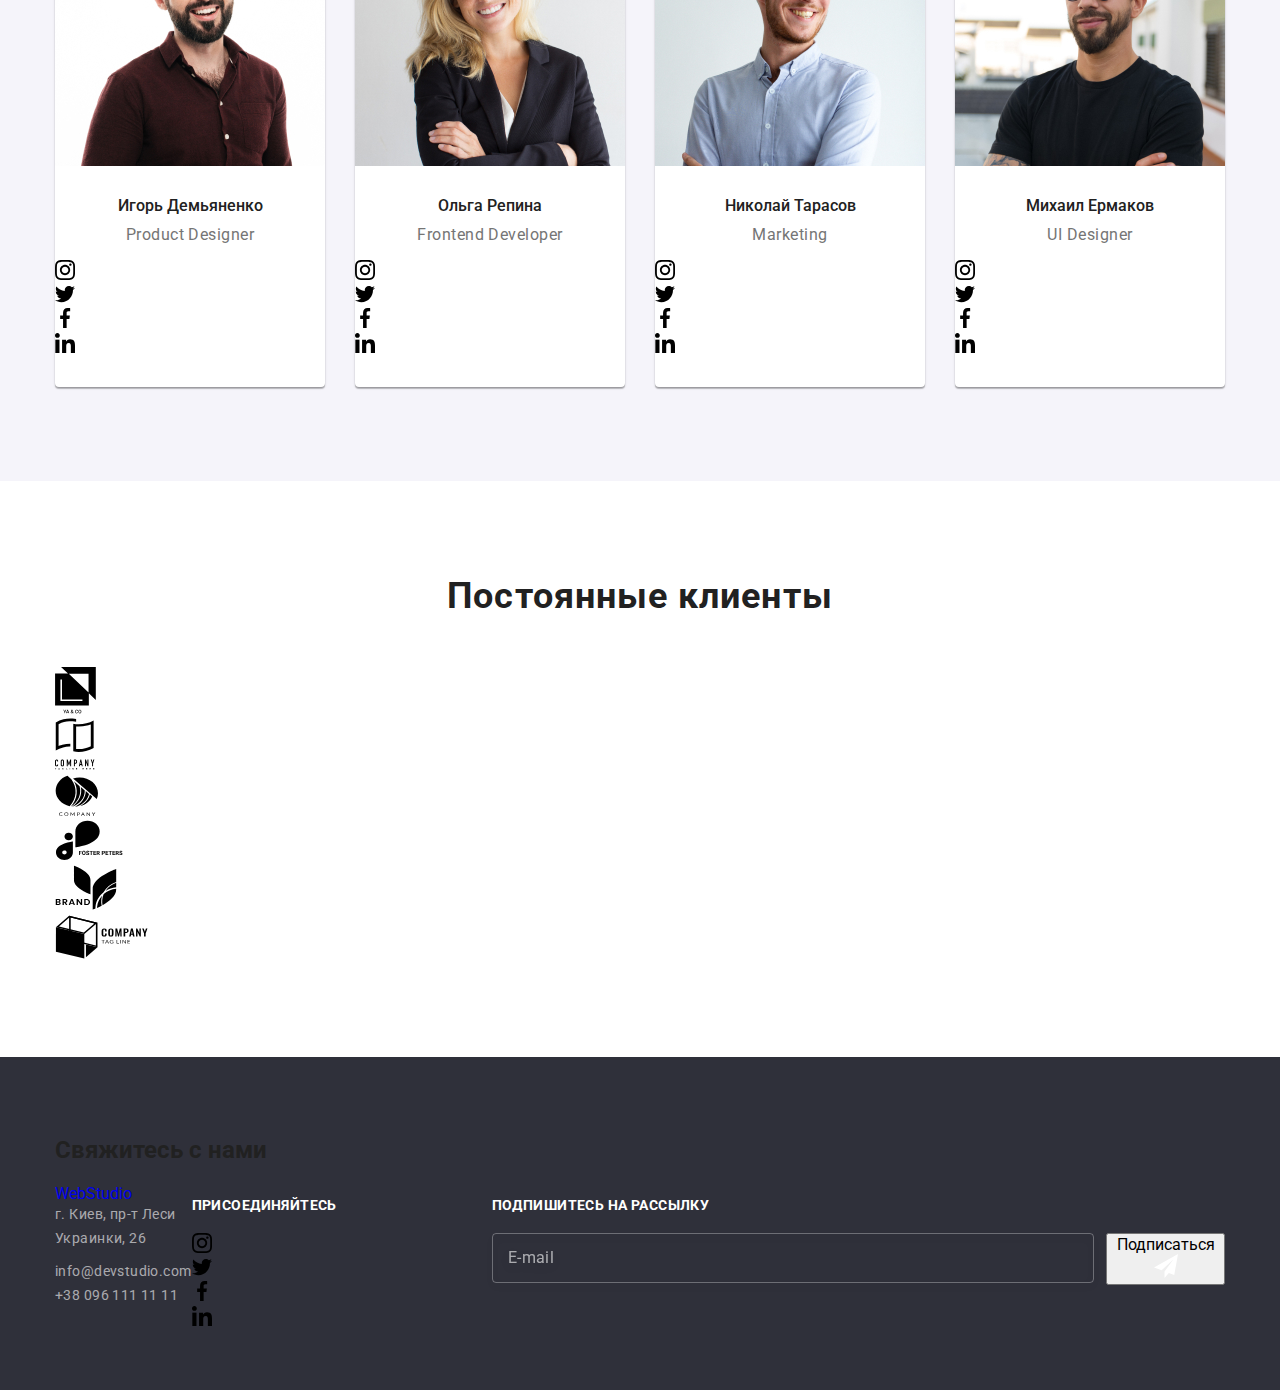
==== commit a67c87e3: "Add utils, layout" ====
--- a/index.html
+++ b/index.html
@@ -15,7 +15,7 @@
       rel="stylesheet"
       href="https://cdnjs.cloudflare.com/ajax/libs/modern-normalize/1.0.0/modern-normalize.min.css"
     />
-    <link rel="stylesheet" href="./css/" />
+    <link rel="stylesheet" href="./sass/main.css" />
   </head>
 
   <body>
@@ -26,15 +26,15 @@
             <a href="/" class="logo-web link nav-area__logo">
               <span>Web</span><span class="logo-st">Studio</span>
             </a>
-            <ul class="site-nav__list list">
-              <li class="site-nav__item">
-                <a href="./index.html" class="site-nav__link site-nav__link--current link">Студия</a>
-              </li>
-              <li class="site-nav__item">
-                <a href="./portfolio.html" class="site-nav__link link">Портфолио</a>
-              </li>
-              <li class="site-nav__item">
-                <a href="#contacts" class="site-nav__link link">Контакты</a>
+            <ul class="nav-areav__list list">
+              <li class="nav-areav__item">
+                <a href="./index.html" class="nav-areav__link nav-areav__link--current link">Студия</a>
+              </li>
+              <li class="nav-areav__item">
+                <a href="./portfolio.html" class="nav-area__link link">Портфолио</a>
+              </li>
+              <li class="nav-areav__item">
+                <a href="#contacts" class="nav-areav__link link">Контакты</a>
               </li>
             </ul>
           </nav>
--- a/sass/main.css
+++ b/sass/main.css
@@ -0,0 +1,1102 @@
+:root {
+  --brand-blue-color: #2196f3;
+  --brand-blue-color-overlay: rgba(33, 150, 243, 0.9);
+  --black: #000000;
+  --common-color: #212121;
+  --grey: #757575;
+  --white: #ffffff;
+  --background-black: #2f303a;
+  --background-grey: #f5f4fa;
+  --card-border-grey: #eeeeee;
+  --header-underline: #ececec;
+  --order-btn: #188ce8;
+  --icon-body-grey: #afb1b8;
+  --hero-background-grey: #c4c4c4;
+  --subscribe-input-border: rgba(255, 255, 255, 0.3);
+  --timing-function: cubic-bezier(0.4, 0, 0.2, 1);
+  --modal-background: rgba(0, 0, 0, 0.2);
+  --modal-close-button-border: rgba(0, 0, 0, 0.1);
+  --modal-form-input-border: rgba(33, 33, 33, 0.2);
+  --modal-form-placeholder-color: rgba(117, 117, 117, 0.5);
+  --modal-box-shadow: 0px 1px 3px rgba(0, 0, 0, 0.12), 0px 1px 1px rgba(0, 0, 0, 0.14),
+    0px 2px 1px rgba(0, 0, 0, 0.2);
+  --hero-overlay: rgba(47, 48, 58, 0.4);
+  --footer-contacts: rgba(255, 255, 255, 0.6);
+  --footer-soc-icon: rgba(255, 255, 255, 0.1);
+  --footer-logo-shadow: 0px 4px 4px rgba(0, 0, 0, 0.25);
+  --hero-button-shadow: 0px 4px 4px rgba(0, 0, 0, 0.15);
+  --project-cards-shadow: 0px 1px 1px rgba(0, 0, 0, 0.12), 0px 4px 4px rgba(0, 0, 0, 0.06),
+    1px 4px 6px rgba(0, 0, 0, 0.16);
+  --project-button-shadow: 0px 3px 1px rgba(0, 0, 0, 0.1), 0px 1px 2px rgba(0, 0, 0, 0.08),
+    0px 2px 2px rgba(0, 0, 0, 0.12);
+  --team-item-shadow: 0px 1px 3px rgba(0, 0, 0, 0.12), 0px 1px 1px rgba(0, 0, 0, 0.14),
+    0px 2px 1px rgba(0, 0, 0, 0.2);
+  --timing-function: cubic-bezier(0.4, 0, 0.2, 1);
+}
+
+.visually-hidden {
+  position: absolute;
+  width: 1px;
+  height: 1px;
+  margin: -1px;
+  border: 0;
+  padding: 0;
+  white-space: nowrap;
+  -webkit-clip-path: inset(100%);
+          clip-path: inset(100%);
+  clip: rect(0 0 0 0);
+  overflow: hidden;
+}
+
+img {
+  display: block;
+}
+
+body {
+  font-family: Roboto, 'Open Sans', 'Helvetica Neue', sans-serif;
+  color: var(--common-color);
+  background-color: var(--white);
+  padding-top: 80px;
+}
+
+.list {
+  list-style: none;
+  margin: 0;
+  padding-left: 0;
+}
+
+.link {
+  text-decoration: none;
+}
+
+.container {
+  max-width: 1200px;
+  padding-left: 15px;
+  padding-right: 15px;
+  margin: 0 auto;
+}
+
+.feature__item-title, .apply-list__item-title, .footer-connect-title {
+  font-weight: 700;
+  font-size: 14px;
+  line-height: 1.143;
+  text-transform: uppercase;
+  letter-spacing: 0.03em;
+  margin-top: 0;
+}
+
+.feature__item-description, .agreements-checkbox__title {
+  font-size: 14px;
+  line-height: 1.714;
+  letter-spacing: 0.03em;
+  color: var(--grey);
+  margin-top: 0;
+  margin-bottom: 0;
+}
+
+.team-list__team-position, .project-card__type {
+  font-size: 16px;
+  letter-spacing: 0.03em;
+  color: var(--grey);
+  margin-top: 0;
+}
+
+.logo {
+  color: var(--brand-blue-color);
+  font-family: Raleway;
+  font-weight: 700;
+  font-size: 26px;
+  line-height: 1.192;
+  letter-spacing: 0.03em;
+}
+
+.logo__rightpart--theme--header {
+  color: var(--black);
+}
+
+.logo__rightpart--theme--footer {
+  color: var(--white);
+}
+
+.main-menu__logo {
+  margin-right: 93px;
+  opacity: 1;
+  -webkit-transition: opacity 250ms var(--timing-function);
+  transition: opacity 250ms var(--timing-function);
+}
+
+.main-menu__logo:hover, .main-menu__logo:focus {
+  opacity: 0.7;
+}
+
+.logo__shadow {
+  text-shadow: var(--footer-logo-shadow);
+  margin-top: 0;
+  margin-bottom: 20px;
+}
+
+.header-block {
+  border-bottom: 1px solid var(--header-underline);
+  position: fixed;
+  width: 100%;
+  background-color: white;
+  z-index: 100;
+  top: 0;
+}
+
+.header-block__wrapper {
+  display: -webkit-box;
+  display: -ms-flexbox;
+  display: flex;
+  -webkit-box-align: center;
+      -ms-flex-align: center;
+          align-items: center;
+}
+
+/* Main Menu And Header Contacts Font */
+.nav-area__link, .header-contacts__link {
+  font-family: inherit;
+  font-weight: 500;
+  font-size: 14px;
+  line-height: 1.143;
+  letter-spacing: 0.02em;
+  padding-top: 32px;
+  padding-bottom: 31px;
+}
+
+/* Main Menu */
+.nav-area {
+  display: -webkit-box;
+  display: -ms-flexbox;
+  display: flex;
+  -webkit-box-align: center;
+      -ms-flex-align: center;
+          align-items: center;
+}
+
+.nav-area__list {
+  display: -webkit-box;
+  display: -ms-flexbox;
+  display: flex;
+  -webkit-box-align: center;
+      -ms-flex-align: center;
+          align-items: center;
+}
+
+.nav-area__link {
+  position: relative;
+  color: var(--common-color);
+  display: inline-block;
+  -webkit-transition: color 250ms var(--timing-function);
+  transition: color 250ms var(--timing-function);
+}
+
+.nav-area__link:hover, .nav-area__link:focus {
+  color: var(--brand-blue-color);
+}
+
+.nav-area__link--current {
+  color: var(--brand-blue-color);
+}
+
+.nav-area__link::after, .nav-area__link--current::after {
+  content: '';
+  display: block;
+  width: 100%;
+  background-color: var(--brand-blue-color);
+  height: 4px;
+  border-radius: 2px;
+  position: absolute;
+  bottom: -1px;
+  -webkit-transform: scalex(0%);
+          transform: scalex(0%);
+  -webkit-transition: -webkit-transform 250ms var(--timing-function);
+  transition: -webkit-transform 250ms var(--timing-function);
+  transition: transform 250ms var(--timing-function);
+  transition: transform 250ms var(--timing-function), -webkit-transform 250ms var(--timing-function);
+}
+
+.nav-area__link--current::after {
+  -webkit-transform: scalex(100%);
+          transform: scalex(100%);
+}
+
+.nav-area__link:hover::after, .nav-area__link:focus::after {
+  -webkit-transform: scalex(100%);
+          transform: scalex(100%);
+}
+
+.main-menu__item:not(:last-child) {
+  margin-right: 50px;
+}
+
+/* Header Contacts */
+.header-contacts {
+  display: -webkit-box;
+  display: -ms-flexbox;
+  display: flex;
+  -webkit-box-align: center;
+      -ms-flex-align: center;
+          align-items: center;
+  margin-left: auto;
+}
+
+.header-contacts__link {
+  display: -webkit-box;
+  display: -ms-flexbox;
+  display: flex;
+  -webkit-box-align: center;
+      -ms-flex-align: center;
+          align-items: center;
+  color: var(--grey);
+  -webkit-transition: color 250ms var(--timing-function);
+  transition: color 250ms var(--timing-function);
+}
+
+.header-contacts__link:hover, .header-contacts__link:focus {
+  color: var(--brand-blue-color);
+}
+
+.header-contacts__item:not(:last-child) {
+  margin-right: 50px;
+}
+
+.header-contacts__icon {
+  margin-right: 10px;
+  fill: currentColor;
+}
+
+.hero__title {
+  font-weight: 900;
+  font-size: 44px;
+  line-height: 1.3636;
+  text-align: center;
+  letter-spacing: 0.06em;
+  text-transform: uppercase;
+  color: var(--white);
+  margin: 0 auto 30px;
+  max-width: 696px;
+}
+
+.hero__background {
+  margin: 0 auto;
+  max-width: 1600px;
+  height: 600px;
+  padding-top: 200px;
+  padding-bottom: 200px;
+  background-color: var(--hero-background-grey);
+  background-image: -webkit-gradient(linear, left top, left bottom, from(var(--hero-overlay)), to(var(--hero-overlay))), url(../images/hero.jpg);
+  background-image: linear-gradient(var(--hero-overlay), var(--hero-overlay)), url(../images/hero.jpg);
+  background-size: cover;
+  background-position: center;
+  background-repeat: no-repeat;
+}
+
+.section {
+  padding-top: 94px;
+  padding-bottom: 94px;
+}
+
+.section__feature {
+  padding-bottom: 0;
+}
+
+.feature__list {
+  display: -webkit-box;
+  display: -ms-flexbox;
+  display: flex;
+}
+
+.feature__item {
+  max-width: 270px;
+}
+
+.feature__item:not(:last-child) {
+  margin-right: 30px;
+}
+
+.feature__item-title {
+  display: inline-block;
+  margin-bottom: 10px;
+}
+
+.feature__item-icon-block {
+  display: -webkit-box;
+  display: -ms-flexbox;
+  display: flex;
+  margin-bottom: 30px;
+  height: 120px;
+  background-color: var(--background-grey);
+  border-radius: 4px;
+}
+
+.feature__item-icon {
+  margin: auto;
+}
+
+.apply-list {
+  display: -webkit-box;
+  display: -ms-flexbox;
+  display: flex;
+  -webkit-box-align: start;
+      -ms-flex-align: start;
+          align-items: flex-start;
+}
+
+.apply-list__item {
+  position: relative;
+}
+
+.apply-list__item:not(:last-child) {
+  margin-right: 30px;
+}
+
+.apply-list__item-title {
+  position: absolute;
+  bottom: 0;
+  left: 0;
+  width: 100%;
+  padding: 27px;
+  margin: 0;
+  text-align: center;
+  color: var(--white);
+  background-color: var(--apply-description-background);
+}
+
+.team-section {
+  background-color: var(--background-grey);
+}
+
+.team-list {
+  display: -webkit-box;
+  display: -ms-flexbox;
+  display: flex;
+  -webkit-box-align: start;
+      -ms-flex-align: start;
+          align-items: flex-start;
+}
+
+.team-list__item {
+  max-width: 270px;
+  background-color: var(--white);
+  -webkit-box-shadow: var(--team-item-shadow);
+          box-shadow: var(--team-item-shadow);
+  border-bottom-right-radius: 4px;
+  border-bottom-left-radius: 4px;
+}
+
+.team-list__item:not(:last-child) {
+  margin-right: 30px;
+}
+
+.team-list__wrapper {
+  padding-top: 30px;
+  padding-bottom: 30px;
+}
+
+.team-list__team-member {
+  font-weight: 500;
+  font-size: 16px;
+  line-height: 1.188;
+  text-align: center;
+  margin-top: 0;
+  margin-bottom: 10px;
+}
+
+.team-list__team-position {
+  line-height: 1.188;
+  text-align: center;
+  margin-bottom: 16px;
+}
+
+.customers-list {
+  display: -webkit-box;
+  display: -ms-flexbox;
+  display: flex;
+}
+
+.customers-list__item:not(:last-child) {
+  margin-right: 30px;
+}
+
+.customers-link {
+  display: -webkit-box;
+  display: -ms-flexbox;
+  display: flex;
+  height: 92px;
+  width: 170px;
+  border: 1px solid var(--icon-body-grey);
+  border-radius: 4px;
+  fill: var(--icon-body-grey);
+  -webkit-transition: border-color 250ms var(--timing-function), fill 250ms var(--timing-function);
+  transition: border-color 250ms var(--timing-function), fill 250ms var(--timing-function);
+}
+
+.customers-link:hover, .customers-link:focus {
+  border-color: var(--brand-blue-color);
+  fill: var(--brand-blue-color);
+}
+
+.customers-link__icon {
+  margin: auto;
+}
+
+.project-card {
+  display: block;
+  color: inherit;
+  -webkit-transition: -webkit-box-shadow 250ms var(--timing-function);
+  transition: -webkit-box-shadow 250ms var(--timing-function);
+  transition: box-shadow 250ms var(--timing-function);
+  transition: box-shadow 250ms var(--timing-function), -webkit-box-shadow 250ms var(--timing-function);
+}
+
+.project-card:hover, .project-card:focus {
+  -webkit-box-shadow: var(--project-cards-shadow);
+          box-shadow: var(--project-cards-shadow);
+}
+
+.project-card-list {
+  display: -webkit-box;
+  display: -ms-flexbox;
+  display: flex;
+  -webkit-box-align: start;
+      -ms-flex-align: start;
+          align-items: flex-start;
+  -ms-flex-wrap: wrap;
+      flex-wrap: wrap;
+}
+
+.project-card-list__item {
+  width: 370px;
+}
+
+.project-card-list__item:not(:nth-child(3n)) {
+  margin-right: 30px;
+}
+
+.project-card-list__item:not(:nth-last-child(-n + 3)) {
+  margin-bottom: 30px;
+}
+
+.project-card__description-box {
+  padding: 19px 23px;
+  border: 1px solid var(--card-border-grey);
+}
+
+.project-card__image-box {
+  position: relative;
+  overflow: hidden;
+}
+
+.project-overlay {
+  position: absolute;
+  top: 0;
+  left: 0;
+  display: -webkit-box;
+  display: -ms-flexbox;
+  display: flex;
+  -webkit-box-align: center;
+      -ms-flex-align: center;
+          align-items: center;
+  width: 100%;
+  height: 100%;
+  padding: 24px;
+  background-color: var(--brand-blue-color-overlay);
+  -webkit-transform: translatey(100%);
+          transform: translatey(100%);
+  -webkit-transition: -webkit-transform 250ms var(--timing-function);
+  transition: -webkit-transform 250ms var(--timing-function);
+  transition: transform 250ms var(--timing-function);
+  transition: transform 250ms var(--timing-function), -webkit-transform 250ms var(--timing-function);
+}
+
+.project-card:hover .project-overlay,
+.project-card:focus .project-overlay {
+  -webkit-transform: translatey(0);
+          transform: translatey(0);
+}
+
+.project-overlay__description {
+  font-size: 18px;
+  line-height: 1.555;
+  letter-spacing: 0.03em;
+  color: var(--white);
+  overflow: auto;
+  height: auto;
+  max-height: 100%;
+  margin: 0;
+}
+
+.project-card__name {
+  font-weight: 700;
+  font-size: 18px;
+  line-height: 2;
+  letter-spacing: 0.06em;
+  margin-top: 0;
+  margin-bottom: 4px;
+}
+
+.project-card__type {
+  line-height: 1.875;
+  margin-bottom: 0;
+}
+
+.footer-block {
+  background-color: var(--background-black);
+  padding-top: 60px;
+  padding-bottom: 60px;
+}
+
+.footer-block__wrapper {
+  display: -webkit-box;
+  display: -ms-flexbox;
+  display: flex;
+}
+
+.footer-logo-address,
+.social-network,
+.subscribe {
+  display: -webkit-box;
+  display: -ms-flexbox;
+  display: flex;
+  -webkit-box-orient: vertical;
+  -webkit-box-direction: normal;
+      -ms-flex-direction: column;
+          flex-direction: column;
+  -ms-flex-preferred-size: 100%;
+      flex-basis: 100%;
+}
+
+.footer-logo-address,
+.social-network {
+  max-width: 270px;
+}
+
+.footer-logo-address--pos,
+.social-network--pos {
+  margin-right: 30px;
+}
+
+.addres-block, .footer-contacts__link {
+  font-style: normal;
+  font-size: 14px;
+  line-height: 1.714;
+  letter-spacing: 0.03em;
+}
+
+.addres-block {
+  color: var(--white);
+  display: block;
+}
+
+.footer-contacts__link {
+  font-family: inherit;
+  color: var(--footer-contacts);
+  -webkit-transition: color 250ms var(--timing-function);
+  transition: color 250ms var(--timing-function);
+}
+
+.footer-contacts__link:hover, .footer-contacts__link:focus {
+  color: var(--white);
+}
+
+.addres-block__phys-address {
+  display: block;
+}
+
+.addres-block__phys-address--pos,
+.footer-contacts__item--pos:first-child {
+  margin-bottom: 9px;
+}
+
+.footer-connect-title {
+  display: block;
+  padding-top: 12px;
+  margin-bottom: 20px;
+  color: var(--white);
+}
+
+.subscribe__form-interaction {
+  display: -webkit-box;
+  display: -ms-flexbox;
+  display: flex;
+  -webkit-box-pack: end;
+      -ms-flex-pack: end;
+          justify-content: flex-end;
+  width: 100%;
+}
+
+.subscribe__input {
+  display: -webkit-box;
+  display: -ms-flexbox;
+  display: flex;
+  -webkit-box-align: center;
+      -ms-flex-align: center;
+          align-items: center;
+  -ms-flex-preferred-size: 100%;
+      flex-basis: 100%;
+  height: 50px;
+  padding: 15px;
+  color: var(--white);
+  background-color: transparent;
+  border-radius: 4px;
+  border: 1px solid var(--subscribe-input-border);
+  -webkit-filter: drop-shadow(var(--hero-button-shadow));
+          filter: drop-shadow(var(--hero-button-shadow));
+  cursor: pointer;
+  -webkit-transition: border-color 250ms var(--timing-function);
+  transition: border-color 250ms var(--timing-function);
+}
+
+.subscribe__input--pos {
+  margin-right: 12px;
+}
+
+.subscribe__input::-webkit-input-placeholder {
+  color: var(--footer-contacts);
+  font-size: 16px;
+  line-height: 1.25;
+  letter-spacing: 0.03em;
+}
+
+.subscribe__input:-ms-input-placeholder {
+  color: var(--footer-contacts);
+  font-size: 16px;
+  line-height: 1.25;
+  letter-spacing: 0.03em;
+}
+
+.subscribe__input::-ms-input-placeholder {
+  color: var(--footer-contacts);
+  font-size: 16px;
+  line-height: 1.25;
+  letter-spacing: 0.03em;
+}
+
+.subscribe__input::placeholder {
+  color: var(--footer-contacts);
+  font-size: 16px;
+  line-height: 1.25;
+  letter-spacing: 0.03em;
+}
+
+.subscribe__input:hover, .subscribe__input:focus {
+  border-color: var(--icon-body-grey);
+}
+
+.section__title {
+  font-weight: 700;
+  font-size: 36px;
+  line-height: 1.1667;
+  text-align: center;
+  letter-spacing: 0.03em;
+}
+
+.section__title--pos {
+  margin-top: 0;
+  margin-bottom: 50px;
+}
+
+.socials-list__team-list {
+  display: -webkit-box;
+  display: -ms-flexbox;
+  display: flex;
+  -webkit-box-align: center;
+      -ms-flex-align: center;
+          align-items: center;
+  -webkit-box-pack: center;
+      -ms-flex-pack: center;
+          justify-content: center;
+}
+
+.socials-list__footer-list {
+  display: -webkit-box;
+  display: -ms-flexbox;
+  display: flex;
+  -webkit-box-align: start;
+      -ms-flex-align: start;
+          align-items: flex-start;
+}
+
+.socials-list__item:not(:last-child) {
+  margin-right: 10px;
+}
+
+.socials-list__link {
+  display: -webkit-box;
+  display: -ms-flexbox;
+  display: flex;
+  width: 44px;
+  height: 44px;
+  border-radius: 50%;
+  -webkit-transition: background-color 250ms var(--timing-function), fill 250ms var(--timing-function);
+  transition: background-color 250ms var(--timing-function), fill 250ms var(--timing-function);
+}
+
+.socials-list__link--team {
+  background-color: transparent;
+  fill: var(--icon-body-grey);
+}
+
+.socials-list__link--footer {
+  background-color: var(--footer-soc-icon);
+  fill: var(--white);
+}
+
+.socials-list__link:hover, .socials-list__link:focus {
+  background-color: var(--brand-blue-color);
+  fill: var(--white);
+}
+
+.socials-list__icon {
+  margin: auto;
+}
+
+.order-btn, .filter-button-list {
+  font-size: 16px;
+  text-align: center;
+  font-family: inherit;
+  border: none;
+  border-radius: 4px;
+  cursor: pointer;
+}
+
+.order-btn {
+  font-weight: 700;
+  line-height: 1.875;
+  letter-spacing: 0.06em;
+  color: var(--white);
+  background-color: var(--brand-blue-color);
+  -webkit-box-shadow: var(--hero-button-shadow);
+          box-shadow: var(--hero-button-shadow);
+  min-width: 200px;
+  -webkit-transition: background-color 250ms var(--timing-function);
+  transition: background-color 250ms var(--timing-function);
+}
+
+.order-btn:hover, .order-btn:focus {
+  background-color: var(--hero-button-hover);
+}
+
+.order-btn__hero-modal {
+  display: block;
+  padding: 10px 32px;
+}
+
+.order-btn__hero {
+  margin: 0 auto;
+}
+
+.order-btn__subscribe {
+  display: -webkit-box;
+  display: -ms-flexbox;
+  display: flex;
+  -webkit-box-align: center;
+      -ms-flex-align: center;
+          align-items: center;
+  -webkit-box-pack: center;
+      -ms-flex-pack: center;
+          justify-content: center;
+  padding: 10px;
+}
+
+.order-btn__subscribe-title {
+  margin-right: 10px;
+}
+
+.order-btn__subscribe-icon {
+  fill: currentColor;
+}
+
+.order-btn__modal-form {
+  position: absolute;
+  bottom: 0;
+  left: 50%;
+  -webkit-transform: translateX(-50%);
+          transform: translateX(-50%);
+}
+
+.filter-button-list {
+  font-weight: 500;
+  line-height: 1.625;
+  letter-spacing: 0.03em;
+  color: var(--common-color);
+  background-color: var(--background-grey);
+  padding: 6px 26px;
+  -webkit-transition: background-color 250ms var(--timing-function), color 250ms var(--timing-function), -webkit-box-shadow 250ms var(--timing-function);
+  transition: background-color 250ms var(--timing-function), color 250ms var(--timing-function), -webkit-box-shadow 250ms var(--timing-function);
+  transition: background-color 250ms var(--timing-function), color 250ms var(--timing-function), box-shadow 250ms var(--timing-function);
+  transition: background-color 250ms var(--timing-function), color 250ms var(--timing-function), box-shadow 250ms var(--timing-function), -webkit-box-shadow 250ms var(--timing-function);
+}
+
+.filter-button-list:hover, .filter-button-list:focus {
+  color: var(--white);
+  background-color: var(--brand-blue-color);
+  -webkit-box-shadow: var(--project-button-shedow);
+          box-shadow: var(--project-button-shedow);
+}
+
+.filter-button-list {
+  display: -webkit-box;
+  display: -ms-flexbox;
+  display: flex;
+  -webkit-box-align: center;
+      -ms-flex-align: center;
+          align-items: center;
+  -webkit-box-pack: center;
+      -ms-flex-pack: center;
+          justify-content: center;
+  margin-bottom: 50px;
+}
+
+.filter-button-list__item:not(:last-child) {
+  margin-right: 8px;
+}
+
+.close-button {
+  display: -webkit-box;
+  display: -ms-flexbox;
+  display: flex;
+  -webkit-box-align: center;
+      -ms-flex-align: center;
+          align-items: center;
+  -webkit-box-pack: center;
+      -ms-flex-pack: center;
+          justify-content: center;
+  width: 30px;
+  height: 30px;
+  padding: 3px;
+  fill: var(--black);
+  background-color: var(--white);
+  border-radius: 50%;
+  border: 1px solid var(--modal-close-button-border);
+  -webkit-transition: fill 250ms var(--timing-function);
+  transition: fill 250ms var(--timing-function);
+  cursor: pointer;
+}
+
+.close-button:hover, .close-button:focus {
+  fill: var(--brand-blue-color);
+}
+
+.close-button__modal {
+  position: absolute;
+  top: 8px;
+  right: 8px;
+}
+
+.close-button__icon {
+  margin: auto;
+}
+
+.backdrop {
+  position: fixed;
+  top: 0;
+  left: 0;
+  z-index: 200;
+  width: 100%;
+  height: 100%;
+  background-color: var(--modal-background);
+  opacity: 1;
+  -webkit-transition: opacity 250ms var(--timing-function), visibility 250ms var(--timing-function);
+  transition: opacity 250ms var(--timing-function), visibility 250ms var(--timing-function);
+}
+
+.backdrop.is-hidden {
+  visibility: hidden;
+  opacity: 0;
+  pointer-events: none;
+}
+
+.modal {
+  position: absolute;
+  top: 50%;
+  left: 50%;
+  -webkit-transform: translate(-50%, -50%) scale(1);
+          transform: translate(-50%, -50%) scale(1);
+  height: 581px;
+  min-width: 528px;
+  width: auto;
+  padding: 40px;
+  background-color: var(--white);
+  border-radius: 4px;
+  -webkit-box-shadow: var(--modal-box-shadow);
+          box-shadow: var(--modal-box-shadow);
+  -webkit-transition: -webkit-transform 250ms var(--timing-function);
+  transition: -webkit-transform 250ms var(--timing-function);
+  transition: transform 250ms var(--timing-function);
+  transition: transform 250ms var(--timing-function), -webkit-transform 250ms var(--timing-function);
+}
+
+.backdrop.is-hidden .modal {
+  -webkit-transform: translate(-50%, -50%) scale(0.9);
+          transform: translate(-50%, -50%) scale(0.9);
+}
+
+.modal-form {
+  position: relative;
+  height: 100%;
+}
+
+.modal-form__title {
+  margin-top: 0;
+  margin-bottom: 12px;
+  font-weight: bold;
+  font-size: 20px;
+  line-height: 1.15;
+  text-align: center;
+  letter-spacing: 0.03em;
+  color: var(--common-color);
+}
+
+.form-field {
+  display: block;
+  margin-bottom: 10px;
+  font-size: 12px;
+  line-height: 1.1667;
+  letter-spacing: 0.01em;
+  color: var(--grey);
+}
+
+.form-field__input, .form-field__textarea-input {
+  display: block;
+  width: 100%;
+  padding: 12px 16px;
+  color: var(--common-color);
+  border: 1px solid var(--modal-form-input-border);
+  border-radius: 4px;
+  outline: none;
+  -webkit-transition: border-color 250ms var(--timing-function);
+  transition: border-color 250ms var(--timing-function);
+}
+
+.form-field__input {
+  height: 40px;
+  padding-left: 42px;
+}
+
+.form-field__input:hover, .form-field__input:focus {
+  border-color: var(--brand-blue-color);
+}
+
+.form-field__input:required:focus:not(:placeholder-shown):valid {
+  border-color: var(--valid-form-input);
+}
+
+.form-field__input:required:focus:not(:placeholder-shown):invalid {
+  border-color: var(--invalid-form-input);
+}
+
+.form-field__title {
+  display: block;
+  margin-bottom: 4px;
+}
+
+.form-field__input-wrapper {
+  display: block;
+  position: relative;
+}
+
+.form-field__icon {
+  position: absolute;
+  top: 50%;
+  left: 21px;
+  -webkit-transform: translate(-50%, -50%);
+          transform: translate(-50%, -50%);
+  color: inherit;
+  -webkit-transition: fill 250ms var(--timing-function);
+  transition: fill 250ms var(--timing-function);
+}
+
+.form-field__input:hover + .form-field__icon,
+.form-field__input:focus + .form-field__icon {
+  fill: var(--brand-blue-color);
+}
+
+.form-field__textarea {
+  margin-bottom: 20px;
+}
+
+.form-field__textarea-input {
+  height: 120px;
+  resize: horizontal;
+  min-width: 100%;
+}
+
+.form-field__textarea-input:hover, .form-field__textarea-input:focus {
+  border-color: var(--brand-blue-color);
+}
+
+.form-field__textarea-input::-webkit-input-placeholder {
+  color: var(--modal-form-placeholder-color);
+}
+
+.form-field__textarea-input:-ms-input-placeholder {
+  color: var(--modal-form-placeholder-color);
+}
+
+.form-field__textarea-input::-ms-input-placeholder {
+  color: var(--modal-form-placeholder-color);
+}
+
+.form-field__textarea-input::placeholder {
+  color: var(--modal-form-placeholder-color);
+}
+
+.agreements-checkbox {
+  display: -webkit-box;
+  display: -ms-flexbox;
+  display: flex;
+  -webkit-box-align: center;
+      -ms-flex-align: center;
+          align-items: center;
+  -webkit-box-pack: start;
+      -ms-flex-pack: start;
+          justify-content: start;
+  cursor: pointer;
+}
+
+.agreements-checkbox__title-link {
+  color: var(--brand-blue-color);
+  opacity: 1;
+  -webkit-transition: opacity 250ms var(--timing-function);
+  transition: opacity 250ms var(--timing-function);
+}
+
+.agreements-checkbox__title-link:hover, .agreements-checkbox__title-link:focus {
+  opacity: 0.7;
+}
+
+.agreements-checkbox__pointer {
+  display: -webkit-box;
+  display: -ms-flexbox;
+  display: flex;
+  -webkit-box-align: center;
+      -ms-flex-align: center;
+          align-items: center;
+  -webkit-box-pack: center;
+      -ms-flex-pack: center;
+          justify-content: center;
+  width: 16px;
+  height: 15px;
+  margin-right: 8px;
+  background-color: var(--white);
+  border: 2px solid var(--common-color);
+  -webkit-box-sizing: border-box;
+          box-sizing: border-box;
+  border-radius: 2px;
+  fill: var(--white);
+  -webkit-transition: background-color 250ms var(--timing-function), border-color 250ms var(--timing-function);
+  transition: background-color 250ms var(--timing-function), border-color 250ms var(--timing-function);
+}
+
+.agreements-checkbox__pointer:hover,
+.agreements-checkbox__input:focus + .agreements-checkbox__pointer {
+  border-color: var(--brand-blue-color);
+}
+
+.agreements-checkbox__input:checked + .agreements-checkbox__pointer {
+  background-color: var(--brand-blue-color);
+  border-color: var(--brand-blue-color);
+}
+/*# sourceMappingURL=main.css.map */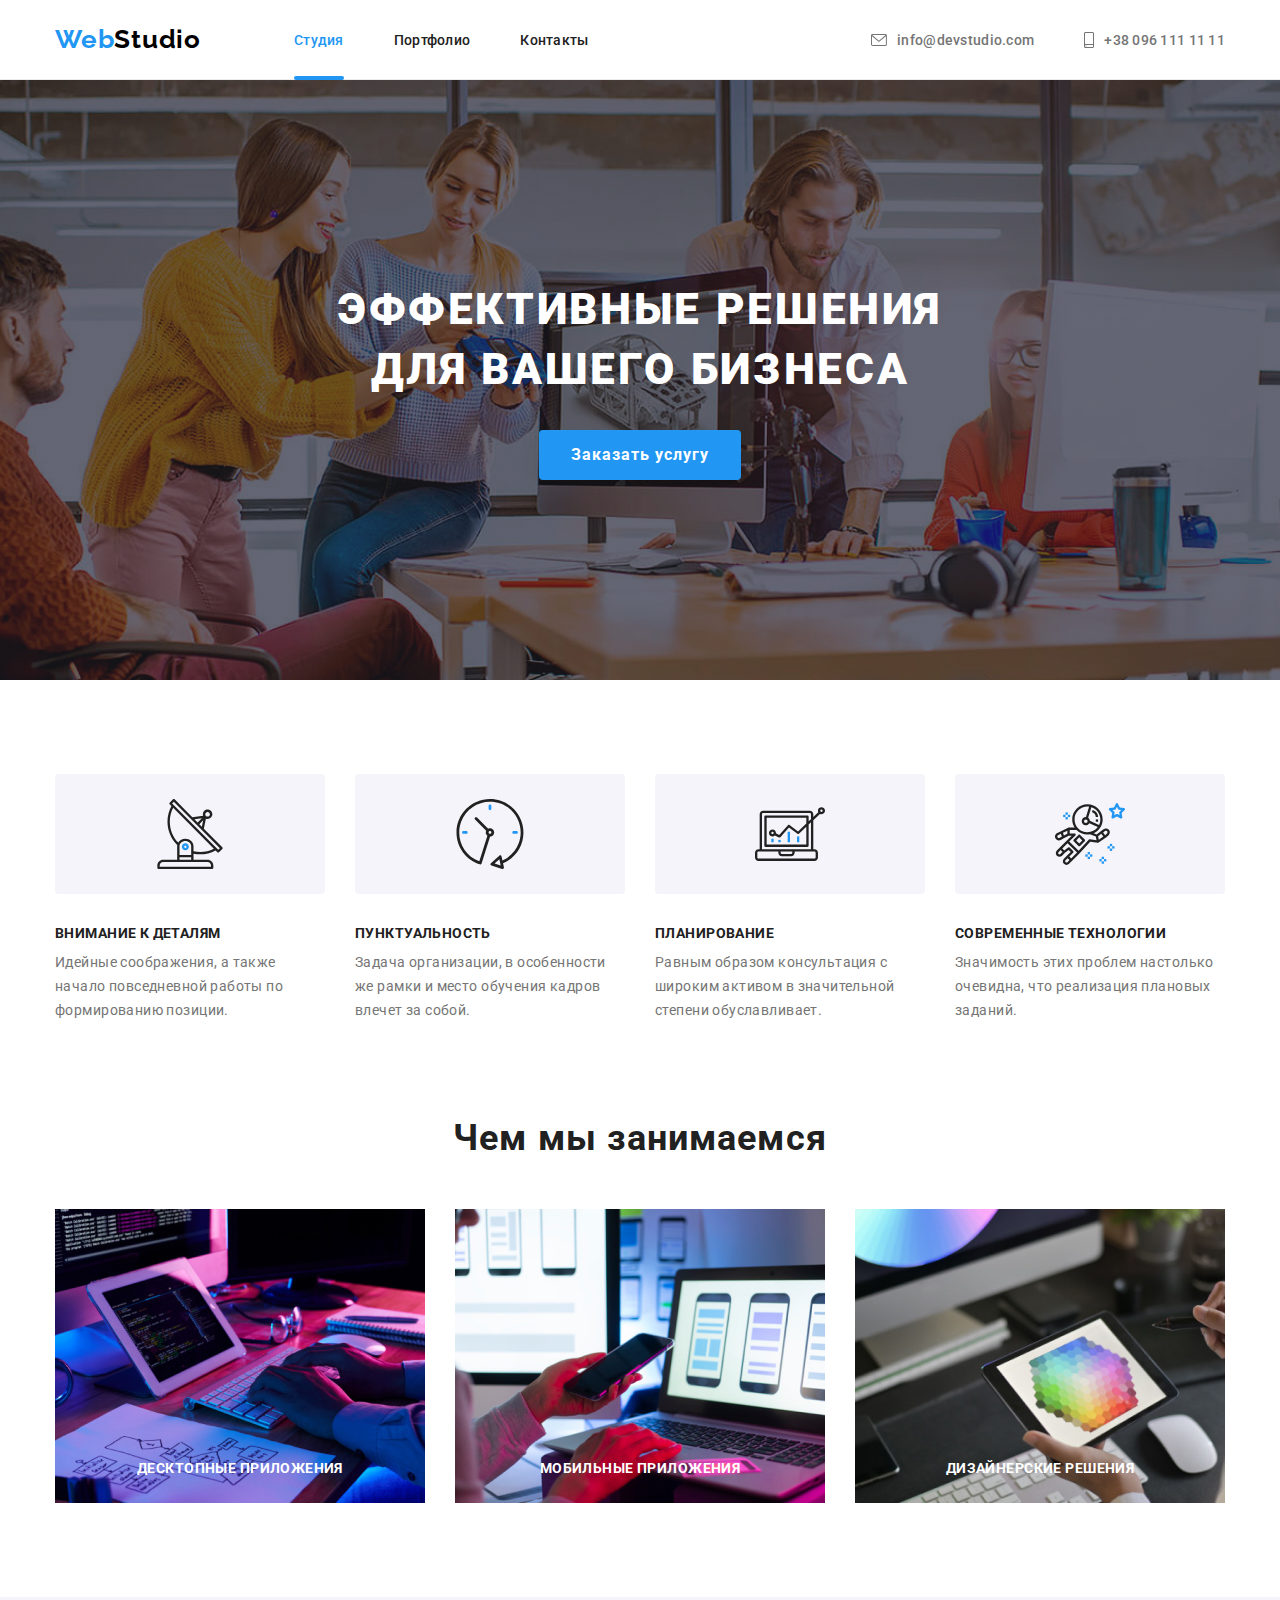
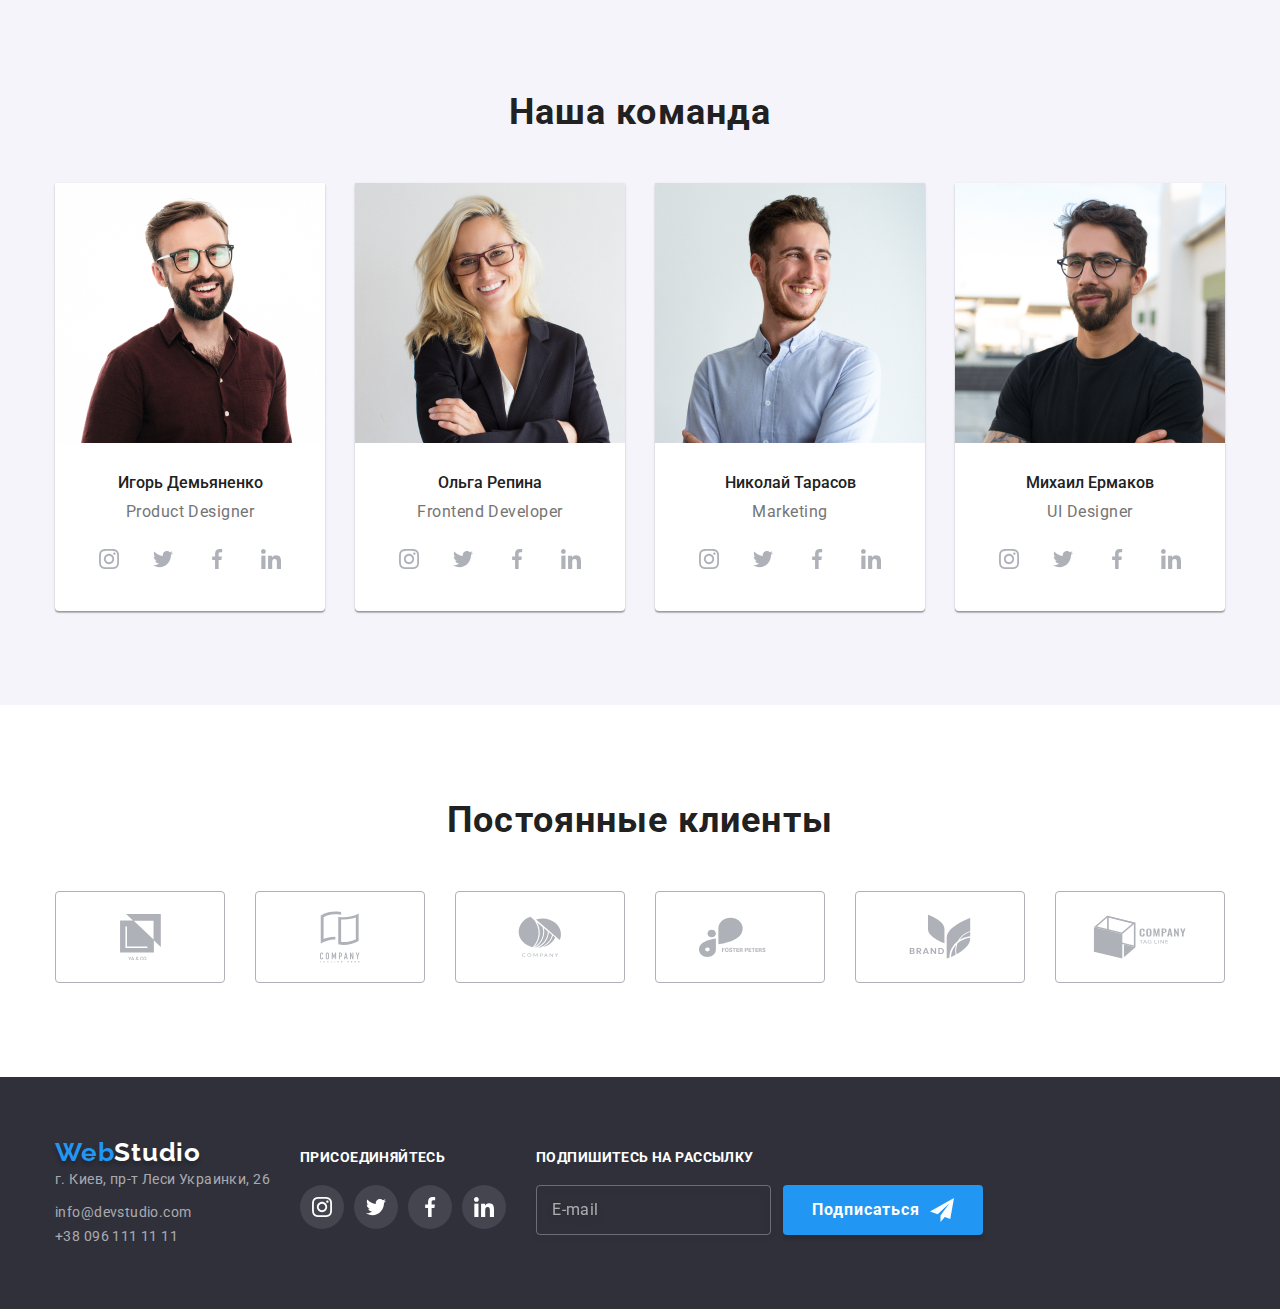
==== commit 0adba2bf: "Global fix" ====
--- a/index.html
+++ b/index.html
@@ -21,20 +21,20 @@
   <body>
     <header class="header-block">
       <div class="container">
-        <div class="header-block__wraper">
+        <div class="header-block__wrapper">
           <nav class="nav-area">
             <a href="/" class="logo-web link nav-area__logo">
-              <span>Web</span><span class="logo-st">Studio</span>
-            </a>
-            <ul class="nav-areav__list list">
-              <li class="nav-areav__item">
-                <a href="./index.html" class="nav-areav__link nav-areav__link--current link">Студия</a>
-              </li>
-              <li class="nav-areav__item">
+              <span>Web</span><span class="logo-st--theme--header">Studio</span>
+            </a>
+            <ul class="nav-area__list list">
+              <li class="nav-area__item">
+                <a href="./index.html" class="nav-area__link nav-area__link--current link">Студия</a>
+              </li>
+              <li class="nav-area__item">
                 <a href="./portfolio.html" class="nav-area__link link">Портфолио</a>
               </li>
-              <li class="nav-areav__item">
-                <a href="#contacts" class="nav-areav__link link">Контакты</a>
+              <li class="nav-area__item">
+                <a href="#contacts" class="nav-area__link link">Контакты</a>
               </li>
             </ul>
           </nav>
@@ -343,10 +343,10 @@
     <section class="section customer">
       <div class="container">
         <h2 class="section__title section__title--pos">Постоянные клиенты</h2>
-        <ul class="list customer-list">
+        <ul class="customer-list list">
 
           <li class="customer-list__item">
-            <a class="link customer-link" href="">
+            <a class="customer-link link" href="">
               <svg class="customer-link__icon" width="41" height="46.7">
                 <use href="./icons/sprite.svg#icon-yaco"></use>
               </svg>
@@ -354,7 +354,7 @@
           </li>
 
           <li class="customer-list__item">
-            <a class="link customer-link" href="">
+            <a class="customer-link link" href="">
               <svg class="customer-link__icon" width="40" height="52">
                 <use href="./icons/sprite.svg#icon-winco"></use>
               </svg>
@@ -362,7 +362,7 @@
           </li>
 
           <li class="customer-list__item">
-            <a class="link customer-link" href="">
+            <a class="customer-link link" href="">
               <svg class="customer-link__icon" width="43.46" height="41.18">
                 <use href="./icons/sprite.svg#icon-orangeco"></use>
               </svg>
@@ -370,7 +370,7 @@
           </li>
 
           <li class="customer-list__item">
-            <a class="link customer-link" href="">
+            <a class="customer-link link" href="">
               <svg class="customer-link__icon" width="84.44" height="40.62">
                 <use href="./icons/sprite.svg#icon-fosterco"></use>
               </svg>
@@ -378,7 +378,7 @@
           </li>
 
           <li class="customer-list__item">
-            <a class="link customer-link" href="">
+            <a class="customer-link link" href="">
               <svg class="customer-link__icon" width="62.54" height="45.43">
                 <use href="./icons/sprite.svg#icon-brandco"></use>
               </svg>
@@ -386,7 +386,7 @@
           </li>
 
           <li class="customer-list__item">
-            <a class="link customer-link" href="">
+            <a class="customer-link link" href="">
               <svg class="customer-link__icon" width="93.79" height="43.93">
                 <use href="./icons/sprite.svg#icon-cubeco"></use>
               </svg>
@@ -404,12 +404,12 @@
         <div class="footer-block__wrapper">
           <div class="ftr-logo-adr ftr-logo-adr--pos">
             <a href="/" class="logo-web logo-web__shadow link">
-              <span>Web</span><span class="ftr-logo-st--theme--footer">Studio</span>
+              <span>Web</span><span class="logo-st--theme--footer">Studio</span>
             </a>
             <address class="adress-block">
               <ul class="list footer-contacts__list">
                 <li class="footer-contacts__item--pos">
-                  <a href="https://goo.gl/maps/uUebUFh7nfzRT5ZEA" class="link footer-contacts__link" id="adr-link"
+                  <a href="https://goo.gl/maps/uUebUFh7nfzRT5ZEA" class="link footer-contacts__link addres-block__phys-address addres-block__phys-address--pos" id="adr-link"
                     >г. Киев, пр-т Леси Украинки, 26</a
                   >
                 </li>
@@ -475,10 +475,10 @@
                   required
                   id="subscribe-email-input"
                 />
-                <button type="submit" class="button lead-button lead-button__subscribe" aria-label="Подписаться">
-                  <span class="lead-button__subscribe-title"> Подписаться </span>
-
-                  <svg class="lead-button__subscribe-icon" width="24" height="24">
+                <button type="submit" class="button order-btn order-btn__subscribe" aria-label="Подписаться">
+                  <span class="order-btn__subscribe-title"> Подписаться </span>
+
+                  <svg class="order-btn__subscribe-icon" width="24" height="24">
                     <use href="./icons/sprite.svg#icon-send"></use>
                   </svg>
                 </button>
@@ -561,7 +561,7 @@
             >
           </label>
 
-          <button type="submit" class="button lead-button lead-button__hero-modal lead-button__modal-form" aria-label="Отправить">
+          <button type="submit" class="button order-btn order-btn__hero-modal order-btn__modal-form " aria-label="Отправить">
             Отправить
           </button>
         </form>
--- a/sass/main.css
+++ b/sass/main.css
@@ -9,7 +9,7 @@
   --background-grey: #f5f4fa;
   --card-border-grey: #eeeeee;
   --header-underline: #ececec;
-  --order-btn: #188ce8;
+  --hero-button-hover: #188ce8;
   --icon-body-grey: #afb1b8;
   --hero-background-grey: #c4c4c4;
   --subscribe-input-border: rgba(255, 255, 255, 0.3);
@@ -34,7 +34,7 @@
   --timing-function: cubic-bezier(0.4, 0, 0.2, 1);
 }
 
-.visually-hidden {
+.hide-head {
   position: absolute;
   width: 1px;
   height: 1px;
@@ -76,7 +76,7 @@
   margin: 0 auto;
 }
 
-.feature__item-title, .apply-list__item-title, .footer-connect-title {
+.details__item-title, .service-list__item-title, .footer-connect-title {
   font-weight: 700;
   font-size: 14px;
   line-height: 1.143;
@@ -85,7 +85,7 @@
   margin-top: 0;
 }
 
-.feature__item-description, .agreements-checkbox__title {
+.details__item-description, .agreements-checkbox__title {
   font-size: 14px;
   line-height: 1.714;
   letter-spacing: 0.03em;
@@ -101,7 +101,7 @@
   margin-top: 0;
 }
 
-.logo {
+.logo-web {
   color: var(--brand-blue-color);
   font-family: Raleway;
   font-weight: 700;
@@ -110,26 +110,26 @@
   letter-spacing: 0.03em;
 }
 
-.logo__rightpart--theme--header {
+.logo-st--theme--header {
   color: var(--black);
 }
 
-.logo__rightpart--theme--footer {
+.logo-st--theme--footer {
   color: var(--white);
 }
 
-.main-menu__logo {
+.nav-area__logo {
   margin-right: 93px;
   opacity: 1;
   -webkit-transition: opacity 250ms var(--timing-function);
   transition: opacity 250ms var(--timing-function);
 }
 
-.main-menu__logo:hover, .main-menu__logo:focus {
+.nav-area__logo:hover, .nav-area__logo:focus {
   opacity: 0.7;
 }
 
-.logo__shadow {
+.logo-web__shadow {
   text-shadow: var(--footer-logo-shadow);
   margin-top: 0;
   margin-bottom: 20px;
@@ -154,7 +154,7 @@
 }
 
 /* Main Menu And Header Contacts Font */
-.nav-area__link, .header-contacts__link {
+.nav-area__link, .mail-phone__link {
   font-family: inherit;
   font-weight: 500;
   font-size: 14px;
@@ -226,12 +226,12 @@
           transform: scalex(100%);
 }
 
-.main-menu__item:not(:last-child) {
+.nav-area__item:not(:last-child) {
   margin-right: 50px;
 }
 
 /* Header Contacts */
-.header-contacts {
+.mail-phone {
   display: -webkit-box;
   display: -ms-flexbox;
   display: flex;
@@ -241,7 +241,7 @@
   margin-left: auto;
 }
 
-.header-contacts__link {
+.mail-phone__link {
   display: -webkit-box;
   display: -ms-flexbox;
   display: flex;
@@ -253,15 +253,15 @@
   transition: color 250ms var(--timing-function);
 }
 
-.header-contacts__link:hover, .header-contacts__link:focus {
+.mail-phone__link:hover, .mail-phone__link:focus {
   color: var(--brand-blue-color);
 }
 
-.header-contacts__item:not(:last-child) {
+.mail-phone__item:not(:last-child) {
   margin-right: 50px;
 }
 
-.header-contacts__icon {
+.mail-phone__icon {
   margin-right: 10px;
   fill: currentColor;
 }
@@ -285,8 +285,8 @@
   padding-top: 200px;
   padding-bottom: 200px;
   background-color: var(--hero-background-grey);
-  background-image: -webkit-gradient(linear, left top, left bottom, from(var(--hero-overlay)), to(var(--hero-overlay))), url(../images/hero.jpg);
-  background-image: linear-gradient(var(--hero-overlay), var(--hero-overlay)), url(../images/hero.jpg);
+  background-image: -webkit-gradient(linear, left top, left bottom, from(var(--hero-overlay)), to(var(--hero-overlay))), url(../images/background.jpg);
+  background-image: linear-gradient(var(--hero-overlay), var(--hero-overlay)), url(../images/background.jpg);
   background-size: cover;
   background-position: center;
   background-repeat: no-repeat;
@@ -297,30 +297,30 @@
   padding-bottom: 94px;
 }
 
-.section__feature {
+.section__details {
   padding-bottom: 0;
 }
 
-.feature__list {
-  display: -webkit-box;
-  display: -ms-flexbox;
-  display: flex;
-}
-
-.feature__item {
+.details__list {
+  display: -webkit-box;
+  display: -ms-flexbox;
+  display: flex;
+}
+
+.details__item {
   max-width: 270px;
 }
 
-.feature__item:not(:last-child) {
+.details__item:not(:last-child) {
   margin-right: 30px;
 }
 
-.feature__item-title {
+.details__item-title {
   display: inline-block;
   margin-bottom: 10px;
 }
 
-.feature__item-icon-block {
+.details__item-icon-block {
   display: -webkit-box;
   display: -ms-flexbox;
   display: flex;
@@ -330,11 +330,11 @@
   border-radius: 4px;
 }
 
-.feature__item-icon {
+.details__item-icon {
   margin: auto;
 }
 
-.apply-list {
+.service-list {
   display: -webkit-box;
   display: -ms-flexbox;
   display: flex;
@@ -343,15 +343,15 @@
           align-items: flex-start;
 }
 
-.apply-list__item {
+.service-list__item {
   position: relative;
 }
 
-.apply-list__item:not(:last-child) {
+.service-list__item:not(:last-child) {
   margin-right: 30px;
 }
 
-.apply-list__item-title {
+.service-list__item-title {
   position: absolute;
   bottom: 0;
   left: 0;
@@ -409,17 +409,17 @@
   margin-bottom: 16px;
 }
 
-.customers-list {
-  display: -webkit-box;
-  display: -ms-flexbox;
-  display: flex;
-}
-
-.customers-list__item:not(:last-child) {
+.customer-list {
+  display: -webkit-box;
+  display: -ms-flexbox;
+  display: flex;
+}
+
+.customer-list__item:not(:last-child) {
   margin-right: 30px;
 }
 
-.customers-link {
+.customer-link {
   display: -webkit-box;
   display: -ms-flexbox;
   display: flex;
@@ -432,16 +432,16 @@
   transition: border-color 250ms var(--timing-function), fill 250ms var(--timing-function);
 }
 
-.customers-link:hover, .customers-link:focus {
+.customer-link:hover, .customer-link:focus {
   border-color: var(--brand-blue-color);
   fill: var(--brand-blue-color);
 }
 
-.customers-link__icon {
+.customer-link__icon {
   margin: auto;
 }
 
-.project-card {
+.portfolio-link {
   display: block;
   color: inherit;
   -webkit-transition: -webkit-box-shadow 250ms var(--timing-function);
@@ -450,7 +450,7 @@
   transition: box-shadow 250ms var(--timing-function), -webkit-box-shadow 250ms var(--timing-function);
 }
 
-.project-card:hover, .project-card:focus {
+.portfolio-link:hover, .portfolio-link:focus {
   -webkit-box-shadow: var(--project-cards-shadow);
           box-shadow: var(--project-cards-shadow);
 }
@@ -483,7 +483,7 @@
   border: 1px solid var(--card-border-grey);
 }
 
-.project-card__image-box {
+.portfolio-link__image-box {
   position: relative;
   overflow: hidden;
 }
@@ -553,9 +553,7 @@
   display: flex;
 }
 
-.footer-logo-address,
-.social-network,
-.subscribe {
+.ftr-logo-adr .subscribe {
   display: -webkit-box;
   display: -ms-flexbox;
   display: flex;
@@ -567,12 +565,12 @@
       flex-basis: 100%;
 }
 
-.footer-logo-address,
+.ftr-logo-adr,
 .social-network {
   max-width: 270px;
 }
 
-.footer-logo-address--pos,
+.ftr-logo-adr--pos,
 .social-network--pos {
   margin-right: 30px;
 }
@@ -697,7 +695,7 @@
   margin-bottom: 50px;
 }
 
-.socials-list__team-list {
+.soc-list__team-list {
   display: -webkit-box;
   display: -ms-flexbox;
   display: flex;
@@ -709,7 +707,7 @@
           justify-content: center;
 }
 
-.socials-list__footer-list {
+.soc-list__footer-list {
   display: -webkit-box;
   display: -ms-flexbox;
   display: flex;
@@ -718,11 +716,11 @@
           align-items: flex-start;
 }
 
-.socials-list__item:not(:last-child) {
+.soc-list__item:not(:last-child) {
   margin-right: 10px;
 }
 
-.socials-list__link {
+.soc-list__link {
   display: -webkit-box;
   display: -ms-flexbox;
   display: flex;
@@ -733,26 +731,26 @@
   transition: background-color 250ms var(--timing-function), fill 250ms var(--timing-function);
 }
 
-.socials-list__link--team {
+.soc-list__link--team {
   background-color: transparent;
   fill: var(--icon-body-grey);
 }
 
-.socials-list__link--footer {
+.soc-list__link--footer {
   background-color: var(--footer-soc-icon);
   fill: var(--white);
 }
 
-.socials-list__link:hover, .socials-list__link:focus {
+.soc-list__link:hover, .soc-list__link:focus {
   background-color: var(--brand-blue-color);
   fill: var(--white);
 }
 
-.socials-list__icon {
+.soc-list__icon {
   margin: auto;
 }
 
-.order-btn, .filter-button-list {
+.order-btn, .filter-button {
   font-size: 16px;
   text-align: center;
   font-family: inherit;
@@ -816,7 +814,7 @@
           transform: translateX(-50%);
 }
 
-.filter-button-list {
+.filter-button {
   font-weight: 500;
   line-height: 1.625;
   letter-spacing: 0.03em;
@@ -829,11 +827,11 @@
   transition: background-color 250ms var(--timing-function), color 250ms var(--timing-function), box-shadow 250ms var(--timing-function), -webkit-box-shadow 250ms var(--timing-function);
 }
 
-.filter-button-list:hover, .filter-button-list:focus {
+.filter-button:hover, .filter-button:focus {
   color: var(--white);
   background-color: var(--brand-blue-color);
-  -webkit-box-shadow: var(--project-button-shedow);
-          box-shadow: var(--project-button-shedow);
+  -webkit-box-shadow: var(--project-button-shadow);
+          box-shadow: var(--project-button-shadow);
 }
 
 .filter-button-list {
@@ -992,7 +990,7 @@
   margin-bottom: 4px;
 }
 
-.form-field__input-wrapper {
+.form-field__wrapper {
   display: block;
   position: relative;
 }
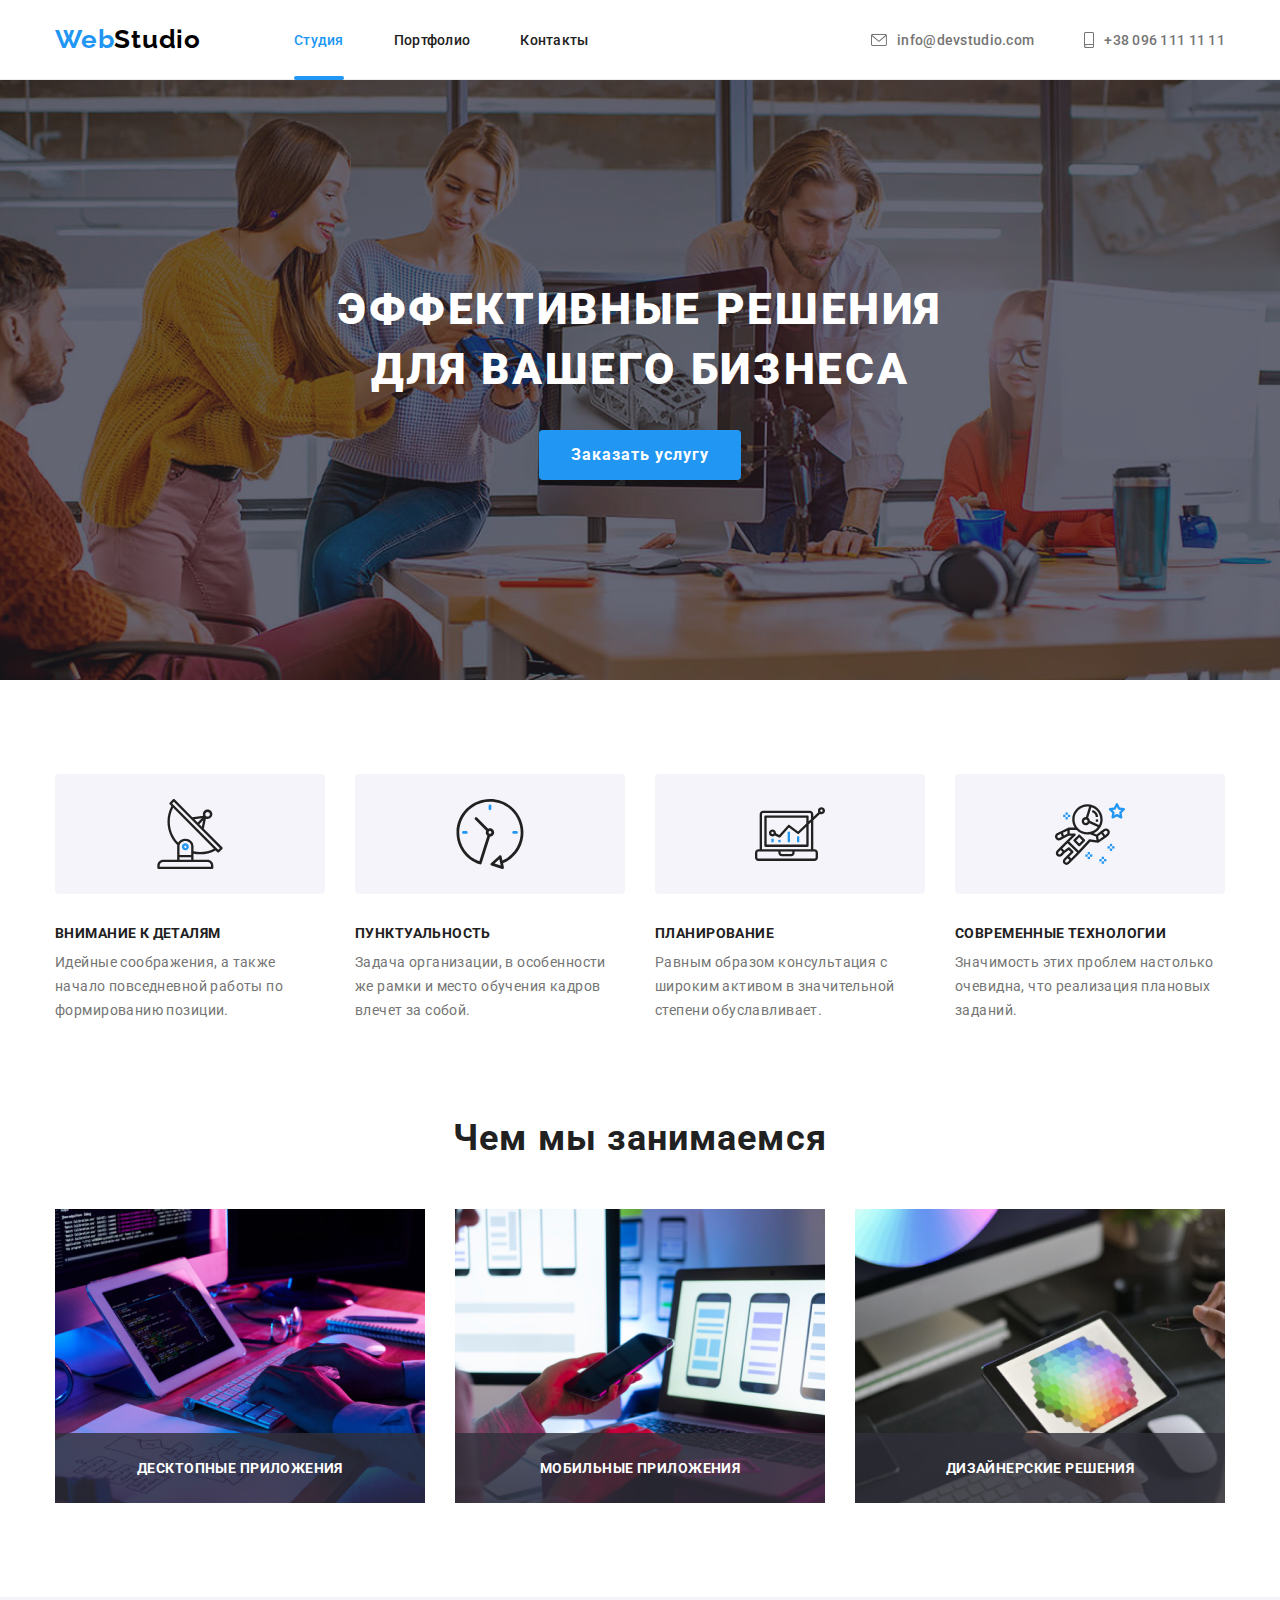
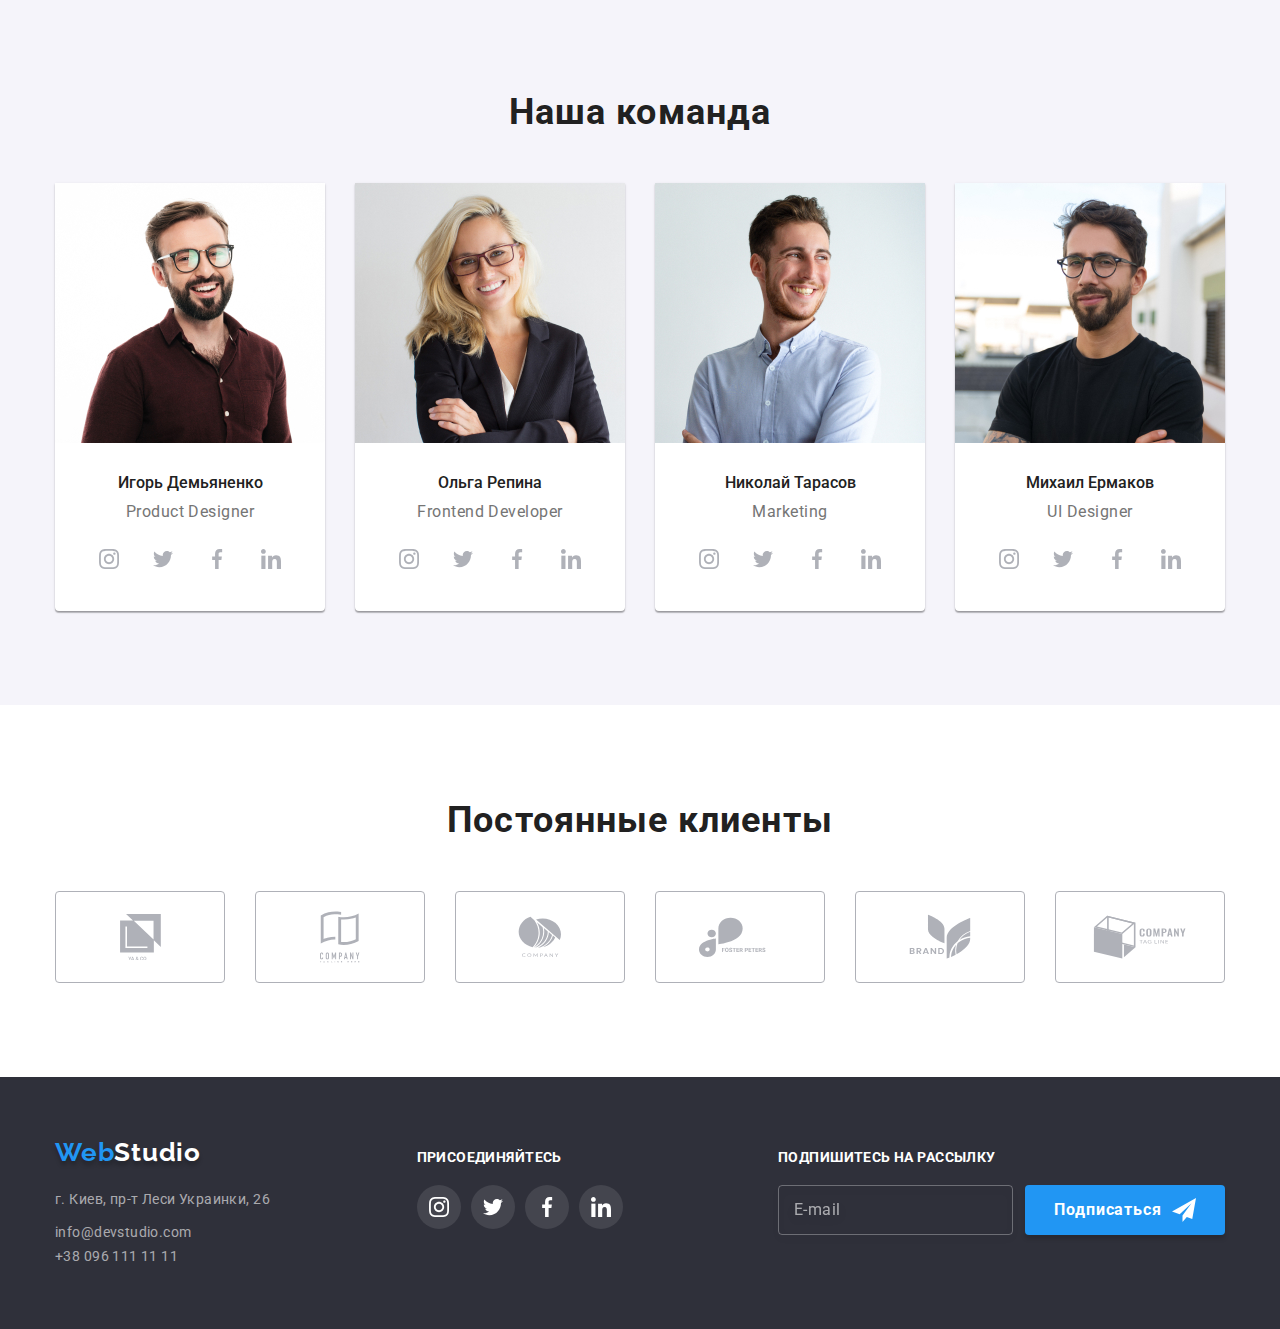
==== commit 035f5207: "fix ftr" ====
--- a/index.html
+++ b/index.html
@@ -15,7 +15,7 @@
       rel="stylesheet"
       href="https://cdnjs.cloudflare.com/ajax/libs/modern-normalize/1.0.0/modern-normalize.min.css"
     />
-    <link rel="stylesheet" href="./sass/main.css" />
+    <link rel="stylesheet" href="/css/main.min.css" />
   </head>
 
   <body>
--- a/css/main.min.css
+++ b/css/main.min.css
@@ -0,0 +1 @@
+:root{--brand-blue-color: #2196f3;--brand-blue-color-overlay: rgba(33, 150, 243, 0.9);--black: #000000;--common-color: #212121;--grey: #757575;--white: #ffffff;--background-black: #2f303a;--background-grey: #f5f4fa;--card-border-grey: #eeeeee;--header-underline: #ececec;--hero-button-hover: #188ce8;--icon-body-grey: #afb1b8;--hero-background-grey: #c4c4c4;--apply-description-background: rgba(47, 48, 58, 0.8);--subscribe-input-border: rgba(255, 255, 255, 0.3);--timing-function: cubic-bezier(0.4, 0, 0.2, 1);--modal-background: rgba(0, 0, 0, 0.2);--modal-close-button-border: rgba(0, 0, 0, 0.1);--modal-form-input-border: rgba(33, 33, 33, 0.2);--modal-form-placeholder-color: rgba(117, 117, 117, 0.5);--modal-box-shadow: 0px 1px 3px rgba(0, 0, 0, 0.12), 0px 1px 1px rgba(0, 0, 0, 0.14), 0px 2px 1px rgba(0, 0, 0, 0.2);--hero-overlay: rgba(47, 48, 58, 0.4);--footer-contacts: rgba(255, 255, 255, 0.6);--footer-soc-icon: rgba(255, 255, 255, 0.1);--footer-logo-shadow: 0px 4px 4px rgba(0, 0, 0, 0.25);--hero-button-shadow: 0px 4px 4px rgba(0, 0, 0, 0.15);--project-cards-shadow: 0px 1px 1px rgba(0, 0, 0, 0.12), 0px 4px 4px rgba(0, 0, 0, 0.06), 1px 4px 6px rgba(0, 0, 0, 0.16);--project-button-shadow: 0px 3px 1px rgba(0, 0, 0, 0.1), 0px 1px 2px rgba(0, 0, 0, 0.08), 0px 2px 2px rgba(0, 0, 0, 0.12);--team-item-shadow: 0px 1px 3px rgba(0, 0, 0, 0.12), 0px 1px 1px rgba(0, 0, 0, 0.14), 0px 2px 1px rgba(0, 0, 0, 0.2);--timing-function: cubic-bezier(0.4, 0, 0.2, 1)}.hide-head{position:absolute;width:1px;height:1px;margin:-1px;border:0;padding:0;white-space:nowrap;-webkit-clip-path:inset(100%);clip-path:inset(100%);clip:rect(0 0 0 0);overflow:hidden}img{display:block}body{font-family:Roboto,"Open Sans","Helvetica Neue",sans-serif;color:var(--common-color);background-color:var(--white);padding-top:80px}.list{list-style:none;margin:0;padding-left:0}.link{text-decoration:none}.container{max-width:1200px;padding-left:15px;padding-right:15px;margin:0 auto}.footer-connect-title,.service-list__item-title,.details__item-title{font-weight:700;font-size:14px;line-height:1.143;text-transform:uppercase;letter-spacing:.03em;margin-top:0}.agreements-checkbox__title,.details__item-description{font-size:14px;line-height:1.714;letter-spacing:.03em;color:var(--grey);margin-top:0;margin-bottom:0}.project-card__type,.team-list__team-position{font-size:16px;letter-spacing:.03em;color:var(--grey);margin-top:0}.logo-web{color:var(--brand-blue-color);font-family:Raleway;font-weight:700;font-size:26px;line-height:1.192;letter-spacing:.03em}.logo-st--theme--header{color:var(--black)}.logo-st--theme--footer{color:var(--white)}.nav-area__logo{margin-right:93px;opacity:1;-webkit-transition:opacity 250ms var(--timing-function);transition:opacity 250ms var(--timing-function)}.nav-area__logo:hover,.nav-area__logo:focus{opacity:.7}.logo-web__shadow{text-shadow:var(--footer-logo-shadow);margin-top:0;margin-bottom:20px}.header-block{border-bottom:1px solid var(--header-underline);position:fixed;width:100%;background-color:#fff;z-index:100;top:0}.header-block__wrapper{display:-webkit-box;display:-ms-flexbox;display:flex;-webkit-box-align:center;-ms-flex-align:center;align-items:center}.mail-phone__link,.nav-area__link{font-family:inherit;font-weight:500;font-size:14px;line-height:1.143;letter-spacing:.02em;padding-top:32px;padding-bottom:31px}.nav-area{display:-webkit-box;display:-ms-flexbox;display:flex;-webkit-box-align:center;-ms-flex-align:center;align-items:center}.nav-area__list{display:-webkit-box;display:-ms-flexbox;display:flex;-webkit-box-align:center;-ms-flex-align:center;align-items:center}.nav-area__link{position:relative;color:var(--common-color);display:inline-block;-webkit-transition:color 250ms var(--timing-function);transition:color 250ms var(--timing-function)}.nav-area__link:hover,.nav-area__link:focus{color:var(--brand-blue-color)}.nav-area__link--current{color:var(--brand-blue-color)}.nav-area__link::after,.nav-area__link--current::after{content:"";display:block;width:100%;background-color:var(--brand-blue-color);height:4px;border-radius:2px;position:absolute;bottom:-1px;-webkit-transform:scalex(0%);transform:scalex(0%);-webkit-transition:-webkit-transform 250ms var(--timing-function);transition:-webkit-transform 250ms var(--timing-function);transition:transform 250ms var(--timing-function);transition:transform 250ms var(--timing-function), -webkit-transform 250ms var(--timing-function)}.nav-area__link--current::after{-webkit-transform:scalex(100%);transform:scalex(100%)}.nav-area__link:hover::after,.nav-area__link:focus::after{-webkit-transform:scalex(100%);transform:scalex(100%)}.nav-area__item:not(:last-child){margin-right:50px}.mail-phone{display:-webkit-box;display:-ms-flexbox;display:flex;-webkit-box-align:center;-ms-flex-align:center;align-items:center;margin-left:auto}.mail-phone__link{display:-webkit-box;display:-ms-flexbox;display:flex;-webkit-box-align:center;-ms-flex-align:center;align-items:center;color:var(--grey);-webkit-transition:color 250ms var(--timing-function);transition:color 250ms var(--timing-function)}.mail-phone__link:hover,.mail-phone__link:focus{color:var(--brand-blue-color)}.mail-phone__item:not(:last-child){margin-right:50px}.mail-phone__icon{margin-right:10px;fill:currentColor}.hero__title{font-weight:900;font-size:44px;line-height:1.3636;text-align:center;letter-spacing:.06em;text-transform:uppercase;color:var(--white);margin:0 auto 30px;max-width:696px}.hero__background{margin:0 auto;max-width:100%;height:600px;padding-top:200px;padding-bottom:200px;background-color:var(--hero-background-grey);background-image:-webkit-gradient(linear, left top, left bottom, from(var(--hero-overlay)), to(var(--hero-overlay))),url(../images/background.jpg);background-image:linear-gradient(var(--hero-overlay), var(--hero-overlay)),url(../images/background.jpg);background-size:cover;background-position:center;background-repeat:no-repeat}.section{padding-top:94px;padding-bottom:94px}.section__details{padding-bottom:0}.details__list{display:-webkit-box;display:-ms-flexbox;display:flex}.details__item{max-width:270px}.details__item:not(:last-child){margin-right:30px}.details__item-title{display:inline-block;margin-bottom:10px}.details__item-icon-block{display:-webkit-box;display:-ms-flexbox;display:flex;margin-bottom:30px;height:120px;background-color:var(--background-grey);border-radius:4px}.details__item-icon{margin:auto}.service-list{display:-webkit-box;display:-ms-flexbox;display:flex;-webkit-box-align:start;-ms-flex-align:start;align-items:flex-start}.service-list__item{position:relative}.service-list__item:not(:last-child){margin-right:30px}.service-list__item-title{position:absolute;bottom:0;left:0;width:100%;padding:27px;margin:0;text-align:center;color:var(--white);background-color:var(--apply-description-background)}.team-section{background-color:var(--background-grey)}.team-list{display:-webkit-box;display:-ms-flexbox;display:flex;-webkit-box-align:start;-ms-flex-align:start;align-items:flex-start}.team-list__item{max-width:270px;background-color:var(--white);-webkit-box-shadow:var(--team-item-shadow);box-shadow:var(--team-item-shadow);border-bottom-right-radius:4px;border-bottom-left-radius:4px}.team-list__item:not(:last-child){margin-right:30px}.team-list__wrapper{padding-top:30px;padding-bottom:30px}.team-list__team-member{font-weight:500;font-size:16px;line-height:1.188;text-align:center;margin-top:0;margin-bottom:10px}.team-list__team-position{line-height:1.188;text-align:center;margin-bottom:16px}.customer-list{display:-webkit-box;display:-ms-flexbox;display:flex}.customer-list__item:not(:last-child){margin-right:30px}.customer-link{display:-webkit-box;display:-ms-flexbox;display:flex;height:92px;width:170px;border:1px solid var(--icon-body-grey);border-radius:4px;fill:var(--icon-body-grey);-webkit-transition:border-color 250ms var(--timing-function),fill 250ms var(--timing-function);transition:border-color 250ms var(--timing-function),fill 250ms var(--timing-function)}.customer-link:hover,.customer-link:focus{border-color:var(--brand-blue-color);fill:var(--brand-blue-color)}.customer-link__icon{margin:auto}.portfolio-link{display:block;color:inherit;-webkit-transition:-webkit-box-shadow 250ms var(--timing-function);transition:-webkit-box-shadow 250ms var(--timing-function);transition:box-shadow 250ms var(--timing-function);transition:box-shadow 250ms var(--timing-function), -webkit-box-shadow 250ms var(--timing-function)}.portfolio-link:hover,.portfolio-link:focus{-webkit-box-shadow:var(--project-cards-shadow);box-shadow:var(--project-cards-shadow)}.project-card-list{display:-webkit-box;display:-ms-flexbox;display:flex;-webkit-box-align:start;-ms-flex-align:start;align-items:flex-start;-ms-flex-wrap:wrap;flex-wrap:wrap}.project-card-list__item{width:370px}.project-card-list__item:not(:nth-child(3n)){margin-right:30px}.project-card-list__item:not(:nth-last-child(-n+3)){margin-bottom:30px}.project-card__description-box{padding:19px 23px;border:1px solid var(--card-border-grey)}.portfolio-link__image-box{position:relative;overflow:hidden}.project-overlay{position:absolute;top:0;left:0;display:-webkit-box;display:-ms-flexbox;display:flex;-webkit-box-align:center;-ms-flex-align:center;align-items:center;width:100%;height:100%;padding:24px;background-color:var(--brand-blue-color-overlay);-webkit-transform:translatey(100%);transform:translatey(100%);-webkit-transition:-webkit-transform 250ms var(--timing-function);transition:-webkit-transform 250ms var(--timing-function);transition:transform 250ms var(--timing-function);transition:transform 250ms var(--timing-function), -webkit-transform 250ms var(--timing-function)}.portfolio-link:hover .project-overlay,.portfolio-link:focus .project-overlay{-webkit-transform:translatey(0);transform:translatey(0)}.project-overlay__description{font-size:18px;line-height:1.555;letter-spacing:.03em;color:var(--white);overflow:auto;height:auto;max-height:100%;margin:0}.project-card__name{font-weight:700;font-size:18px;line-height:2;letter-spacing:.06em;margin-top:0;margin-bottom:4px}.project-card__type{line-height:1.875;margin-bottom:0}.footer-block{background-color:var(--background-black);padding-top:60px;padding-bottom:60px}.footer-block__wrapper{display:-webkit-box;display:-ms-flexbox;display:flex}.ftr-logo-adr,.subscribe,.social-network{display:-webkit-box;display:-ms-flexbox;display:flex;-webkit-box-orient:vertical;-webkit-box-direction:normal;-ms-flex-direction:column;flex-direction:column;-ms-flex-preferred-size:100%;flex-basis:100%}.ftr-logo-adr,.social-network{width:270px}.ftr-logo-adr--pos,.social-network--pos{margin-right:30px}.footer-contacts__link,.addres-block{font-style:normal;font-size:14px;line-height:1.714;letter-spacing:.03em}.addres-block{color:var(--white);display:block}.footer-contacts__link{font-family:inherit;color:var(--footer-contacts);-webkit-transition:color 250ms var(--timing-function);transition:color 250ms var(--timing-function)}.footer-contacts__link:hover,.footer-contacts__link:focus{color:var(--white)}.addres-block__phys-address{display:block}.addres-block__phys-address--pos,.footer-contacts__item--pos:first-child{margin-bottom:9px}.footer-connect-title{display:block;padding-top:12px;margin-bottom:20px;color:var(--white)}.subscribe__form-interaction{display:-webkit-box;display:-ms-flexbox;display:flex;-webkit-box-pack:end;-ms-flex-pack:end;justify-content:flex-end;width:100%}.subscribe__input{display:-webkit-box;display:-ms-flexbox;display:flex;-webkit-box-align:center;-ms-flex-align:center;align-items:center;-ms-flex-preferred-size:100%;flex-basis:100%;height:50px;padding:15px;color:var(--white);background-color:transparent;border-radius:4px;border:1px solid var(--subscribe-input-border);-webkit-filter:drop-shadow(var(--hero-button-shadow));filter:drop-shadow(var(--hero-button-shadow));cursor:pointer;-webkit-transition:border-color 250ms var(--timing-function);transition:border-color 250ms var(--timing-function)}.subscribe__input--pos{margin-right:12px}.subscribe__input::-webkit-input-placeholder{color:var(--footer-contacts);font-size:16px;line-height:1.25;letter-spacing:.03em}.subscribe__input::-moz-placeholder{color:var(--footer-contacts);font-size:16px;line-height:1.25;letter-spacing:.03em}.subscribe__input:-ms-input-placeholder{color:var(--footer-contacts);font-size:16px;line-height:1.25;letter-spacing:.03em}.subscribe__input::-ms-input-placeholder{color:var(--footer-contacts);font-size:16px;line-height:1.25;letter-spacing:.03em}.subscribe__input::placeholder{color:var(--footer-contacts);font-size:16px;line-height:1.25;letter-spacing:.03em}.subscribe__input:hover,.subscribe__input:focus{border-color:var(--icon-body-grey)}.section__title{font-weight:700;font-size:36px;line-height:1.1667;text-align:center;letter-spacing:.03em}.section__title--pos{margin-top:0;margin-bottom:50px}.soc-list__team-list{display:-webkit-box;display:-ms-flexbox;display:flex;-webkit-box-align:center;-ms-flex-align:center;align-items:center;-webkit-box-pack:center;-ms-flex-pack:center;justify-content:center}.soc-list__footer-list{display:-webkit-box;display:-ms-flexbox;display:flex;-webkit-box-align:start;-ms-flex-align:start;align-items:flex-start}.soc-list__item:not(:last-child){margin-right:10px}.soc-list__link{display:-webkit-box;display:-ms-flexbox;display:flex;width:44px;height:44px;border-radius:50%;-webkit-transition:background-color 250ms var(--timing-function),fill 250ms var(--timing-function);transition:background-color 250ms var(--timing-function),fill 250ms var(--timing-function)}.soc-list__link--team{background-color:transparent;fill:var(--icon-body-grey)}.soc-list__link--footer{background-color:var(--footer-soc-icon);fill:var(--white)}.soc-list__link:hover,.soc-list__link:focus{background-color:var(--brand-blue-color);fill:var(--white)}.soc-list__icon{margin:auto}.filter-button,.order-btn{font-size:16px;text-align:center;font-family:inherit;border:none;border-radius:4px;cursor:pointer}.order-btn{font-weight:700;line-height:1.875;letter-spacing:.06em;color:var(--white);background-color:var(--brand-blue-color);-webkit-box-shadow:var(--hero-button-shadow);box-shadow:var(--hero-button-shadow);min-width:200px;-webkit-transition:background-color 250ms var(--timing-function);transition:background-color 250ms var(--timing-function)}.order-btn:hover,.order-btn:focus{background-color:var(--hero-button-hover)}.order-btn__hero-modal{display:block;padding:10px 32px}.order-btn__hero{margin:0 auto}.order-btn__subscribe{display:-webkit-box;display:-ms-flexbox;display:flex;-webkit-box-align:center;-ms-flex-align:center;align-items:center;-webkit-box-pack:center;-ms-flex-pack:center;justify-content:center;padding:10px}.order-btn__subscribe-title{margin-right:10px}.order-btn__subscribe-icon{fill:currentColor}.order-btn__modal-form{position:absolute;bottom:0;left:50%;-webkit-transform:translateX(-50%);transform:translateX(-50%)}.filter-button{font-weight:500;line-height:1.625;letter-spacing:.03em;color:var(--common-color);background-color:var(--background-grey);padding:6px 26px;-webkit-transition:background-color 250ms var(--timing-function),color 250ms var(--timing-function),-webkit-box-shadow 250ms var(--timing-function);transition:background-color 250ms var(--timing-function),color 250ms var(--timing-function),-webkit-box-shadow 250ms var(--timing-function);transition:background-color 250ms var(--timing-function),color 250ms var(--timing-function),box-shadow 250ms var(--timing-function);transition:background-color 250ms var(--timing-function),color 250ms var(--timing-function),box-shadow 250ms var(--timing-function),-webkit-box-shadow 250ms var(--timing-function)}.filter-button:hover,.filter-button:focus{color:var(--white);background-color:var(--brand-blue-color);-webkit-box-shadow:var(--project-button-shadow);box-shadow:var(--project-button-shadow)}.filter-button-list{display:-webkit-box;display:-ms-flexbox;display:flex;-webkit-box-align:center;-ms-flex-align:center;align-items:center;-webkit-box-pack:center;-ms-flex-pack:center;justify-content:center;margin-bottom:50px}.filter-button-list__item:not(:last-child){margin-right:8px}.close-button{display:-webkit-box;display:-ms-flexbox;display:flex;-webkit-box-align:center;-ms-flex-align:center;align-items:center;-webkit-box-pack:center;-ms-flex-pack:center;justify-content:center;width:30px;height:30px;padding:3px;fill:var(--black);background-color:var(--white);border-radius:50%;border:1px solid var(--modal-close-button-border);-webkit-transition:fill 250ms var(--timing-function);transition:fill 250ms var(--timing-function);cursor:pointer}.close-button:hover,.close-button:focus{fill:var(--brand-blue-color)}.close-button__modal{position:absolute;top:8px;right:8px}.close-button__icon{margin:auto}.backdrop{position:fixed;top:0;left:0;z-index:200;width:100%;height:100%;background-color:var(--modal-background);opacity:1;-webkit-transition:opacity 250ms var(--timing-function),visibility 250ms var(--timing-function);transition:opacity 250ms var(--timing-function),visibility 250ms var(--timing-function)}.backdrop.is-hidden{visibility:hidden;opacity:0;pointer-events:none}.modal{position:absolute;top:50%;left:50%;-webkit-transform:translate(-50%, -50%) scale(1);transform:translate(-50%, -50%) scale(1);height:581px;min-width:528px;width:auto;padding:40px;background-color:var(--white);border-radius:4px;-webkit-box-shadow:var(--modal-box-shadow);box-shadow:var(--modal-box-shadow);-webkit-transition:-webkit-transform 250ms var(--timing-function);transition:-webkit-transform 250ms var(--timing-function);transition:transform 250ms var(--timing-function);transition:transform 250ms var(--timing-function), -webkit-transform 250ms var(--timing-function)}.backdrop.is-hidden .modal{-webkit-transform:translate(-50%, -50%) scale(0.9);transform:translate(-50%, -50%) scale(0.9)}.modal-form{position:relative;height:100%}.modal-form__title{margin-top:0;margin-bottom:12px;font-weight:bold;font-size:20px;line-height:1.15;text-align:center;letter-spacing:.03em;color:var(--common-color)}.form-field{display:block;margin-bottom:10px;font-size:12px;line-height:1.1667;letter-spacing:.01em;color:var(--grey)}.form-field__textarea-input,.form-field__input{display:block;width:100%;padding:12px 16px;color:var(--common-color);border:1px solid var(--modal-form-input-border);border-radius:4px;outline:none;-webkit-transition:border-color 250ms var(--timing-function);transition:border-color 250ms var(--timing-function)}.form-field__input{height:40px;padding-left:42px}.form-field__input:hover,.form-field__input:focus{border-color:var(--brand-blue-color)}.form-field__input:required:focus:not(:-moz-placeholder-shown):valid{border-color:var(--valid-form-input)}.form-field__input:required:focus:not(:-ms-input-placeholder):valid{border-color:var(--valid-form-input)}.form-field__input:required:focus:not(:placeholder-shown):valid{border-color:var(--valid-form-input)}.form-field__input:required:focus:not(:-moz-placeholder-shown):invalid{border-color:var(--invalid-form-input)}.form-field__input:required:focus:not(:-ms-input-placeholder):invalid{border-color:var(--invalid-form-input)}.form-field__input:required:focus:not(:placeholder-shown):invalid{border-color:var(--invalid-form-input)}.form-field__title{display:block;margin-bottom:4px}.form-field__wrapper{display:block;position:relative}.form-field__icon{position:absolute;top:50%;left:21px;-webkit-transform:translate(-50%, -50%);transform:translate(-50%, -50%);color:inherit;-webkit-transition:fill 250ms var(--timing-function);transition:fill 250ms var(--timing-function)}.form-field__input:hover+.form-field__icon,.form-field__input:focus+.form-field__icon{fill:var(--brand-blue-color)}.form-field__textarea{margin-bottom:20px}.form-field__textarea-input{height:120px;resize:none;min-width:100%}.form-field__textarea-input:hover,.form-field__textarea-input:focus{border-color:var(--brand-blue-color)}.form-field__textarea-input::-webkit-input-placeholder{color:var(--modal-form-placeholder-color)}.form-field__textarea-input::-moz-placeholder{color:var(--modal-form-placeholder-color)}.form-field__textarea-input:-ms-input-placeholder{color:var(--modal-form-placeholder-color)}.form-field__textarea-input::-ms-input-placeholder{color:var(--modal-form-placeholder-color)}.form-field__textarea-input::placeholder{color:var(--modal-form-placeholder-color)}.agreements-checkbox{display:-webkit-box;display:-ms-flexbox;display:flex;-webkit-box-align:center;-ms-flex-align:center;align-items:center;-webkit-box-pack:start;-ms-flex-pack:start;justify-content:start;cursor:pointer}.agreements-checkbox__title-link{color:var(--brand-blue-color);opacity:1;-webkit-transition:opacity 250ms var(--timing-function);transition:opacity 250ms var(--timing-function)}.agreements-checkbox__title-link:hover,.agreements-checkbox__title-link:focus{opacity:.7}.agreements-checkbox__pointer{display:-webkit-box;display:-ms-flexbox;display:flex;-webkit-box-align:center;-ms-flex-align:center;align-items:center;-webkit-box-pack:center;-ms-flex-pack:center;justify-content:center;width:16px;height:15px;margin-right:8px;background-color:var(--white);border:2px solid var(--common-color);-webkit-box-sizing:border-box;box-sizing:border-box;border-radius:2px;fill:var(--white);-webkit-transition:background-color 250ms var(--timing-function),border-color 250ms var(--timing-function);transition:background-color 250ms var(--timing-function),border-color 250ms var(--timing-function)}.agreements-checkbox__pointer:hover,.agreements-checkbox__input:focus+.agreements-checkbox__pointer{border-color:var(--brand-blue-color)}.agreements-checkbox__input:checked+.agreements-checkbox__pointer{background-color:var(--brand-blue-color);border-color:var(--brand-blue-color)}/*# sourceMappingURL=main.min.css.map */